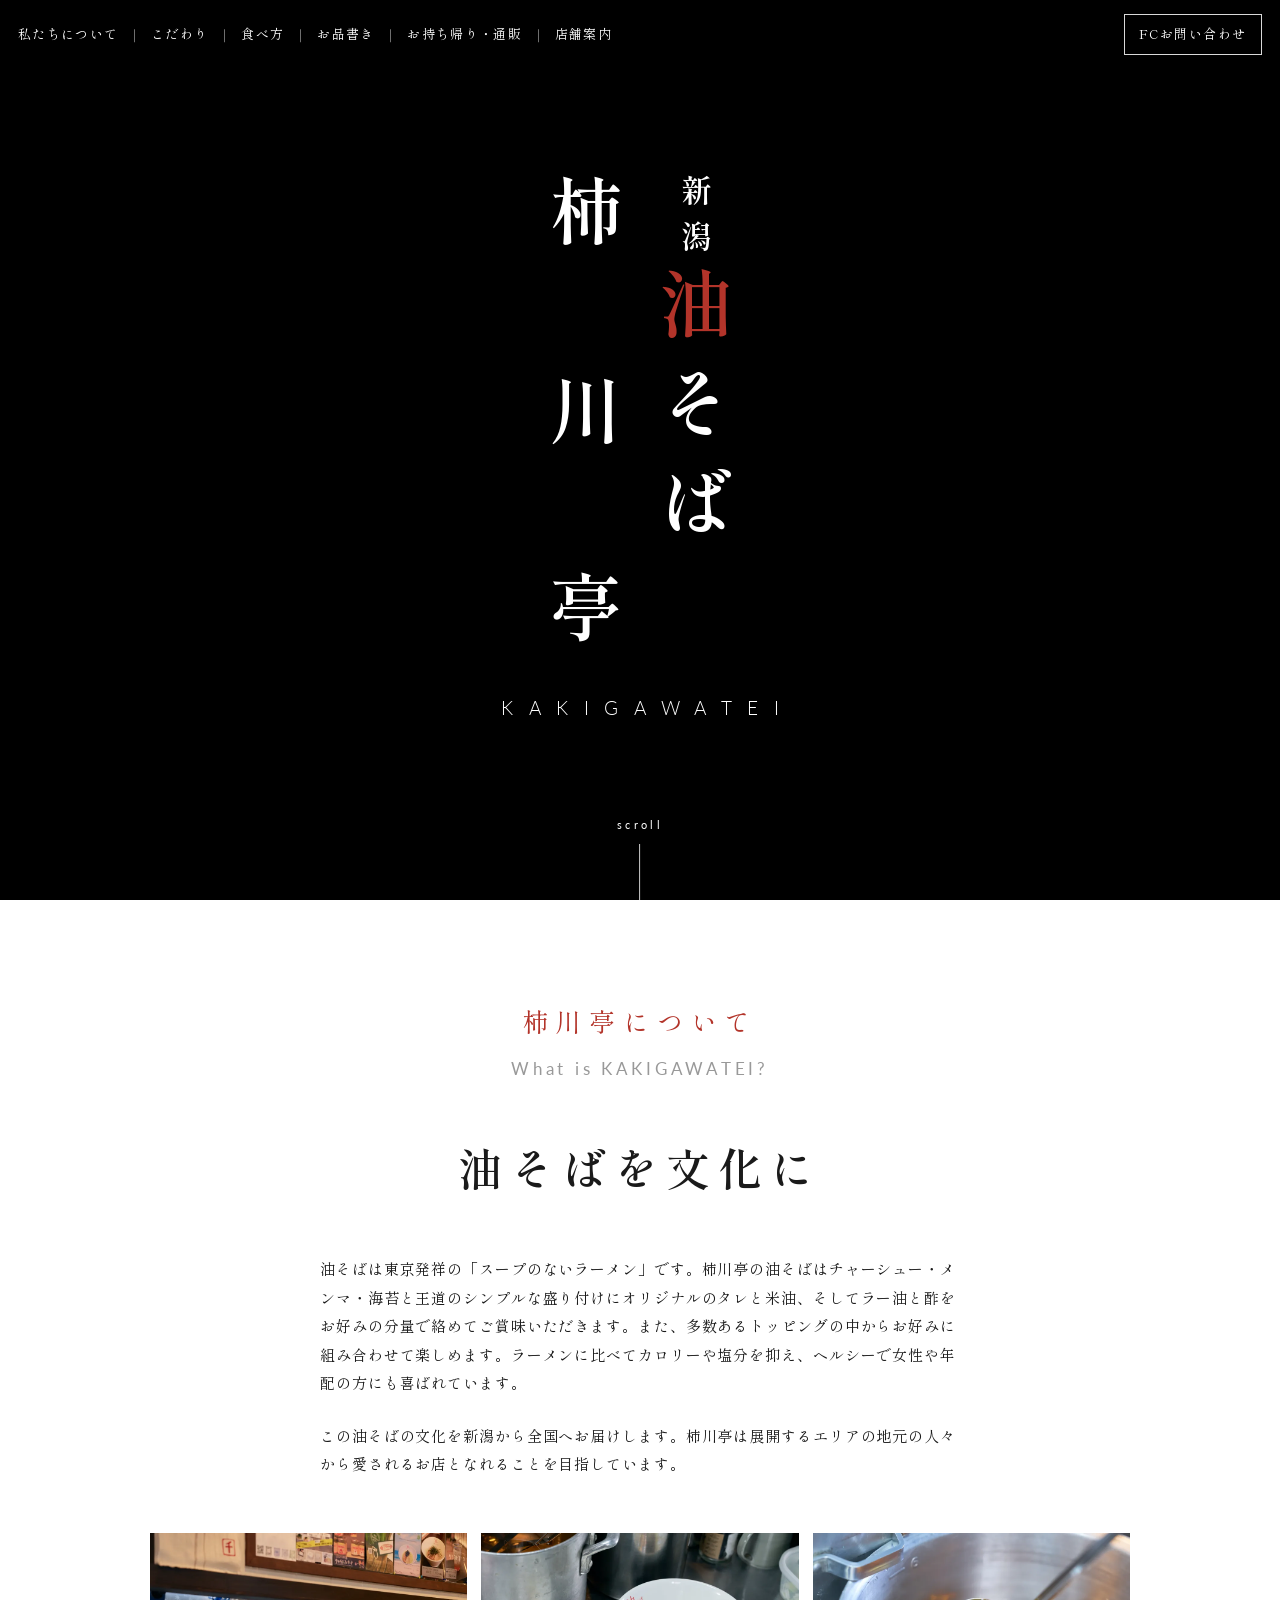
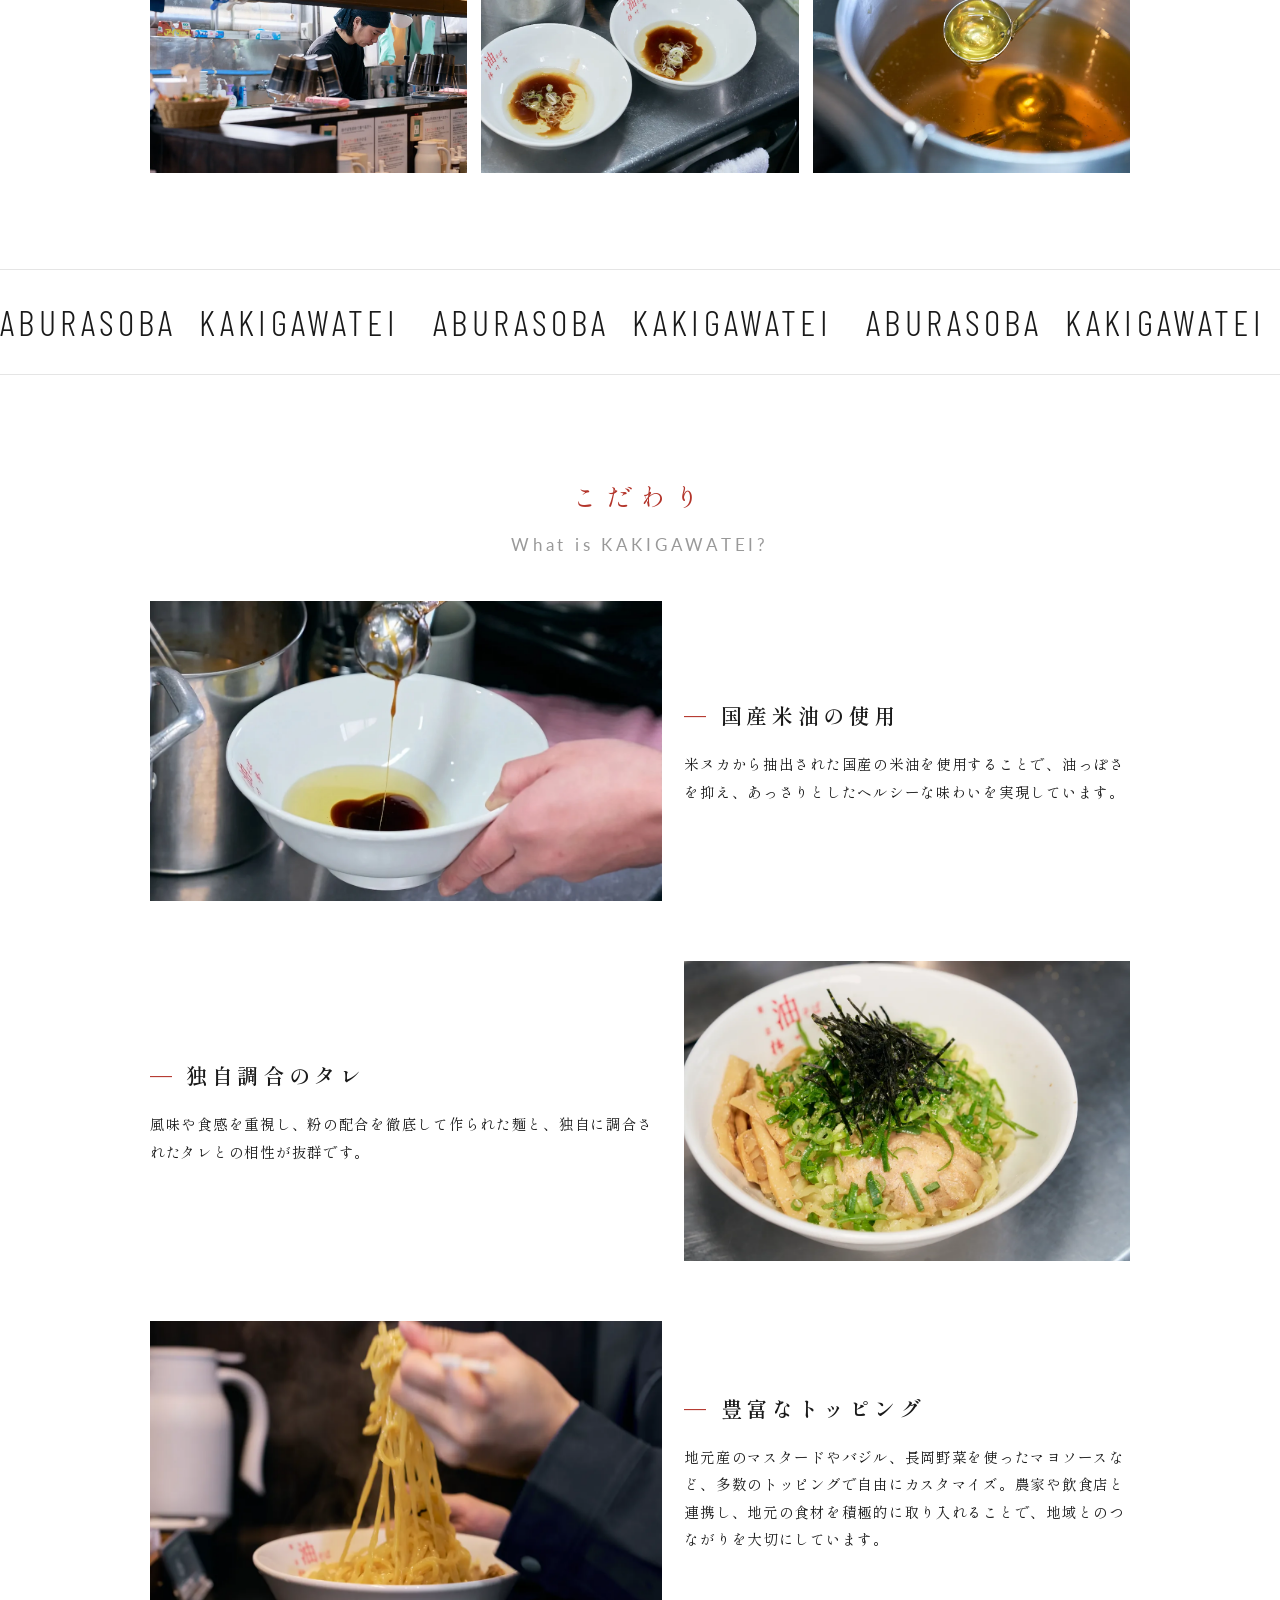
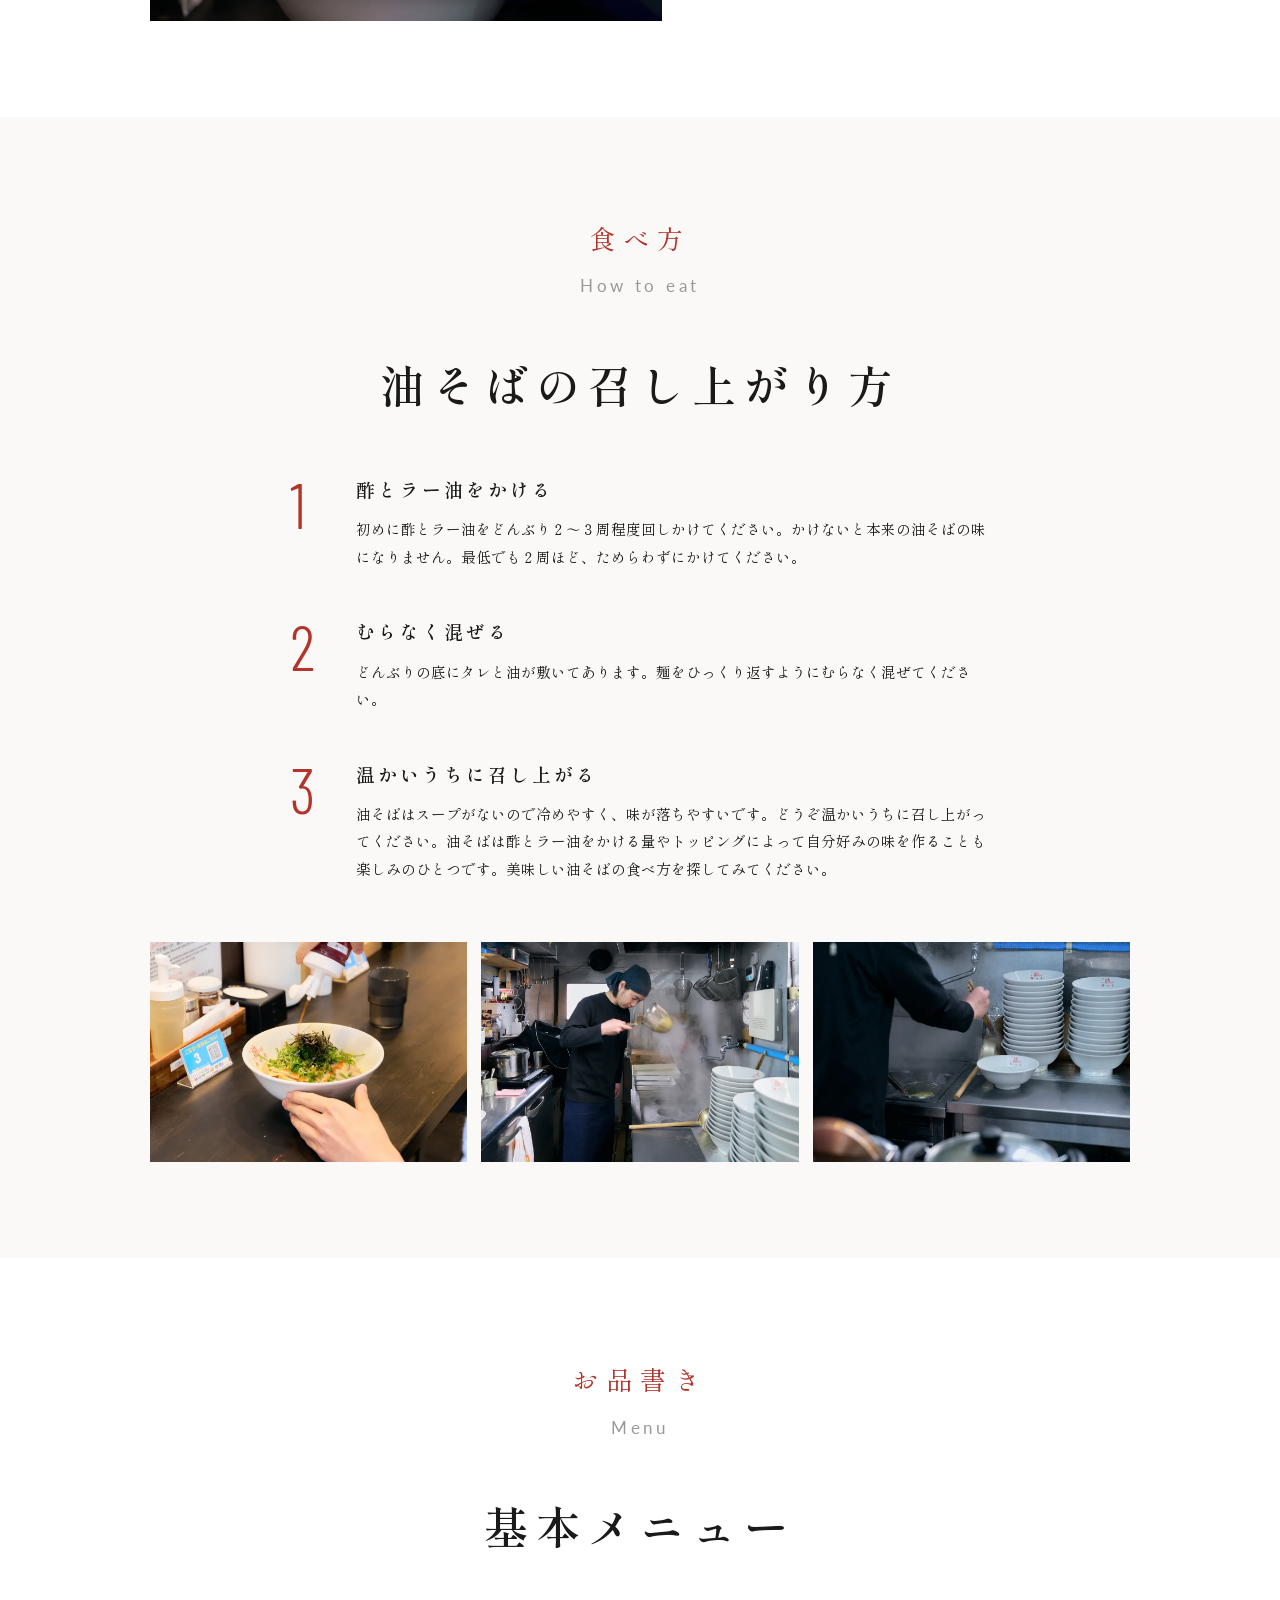
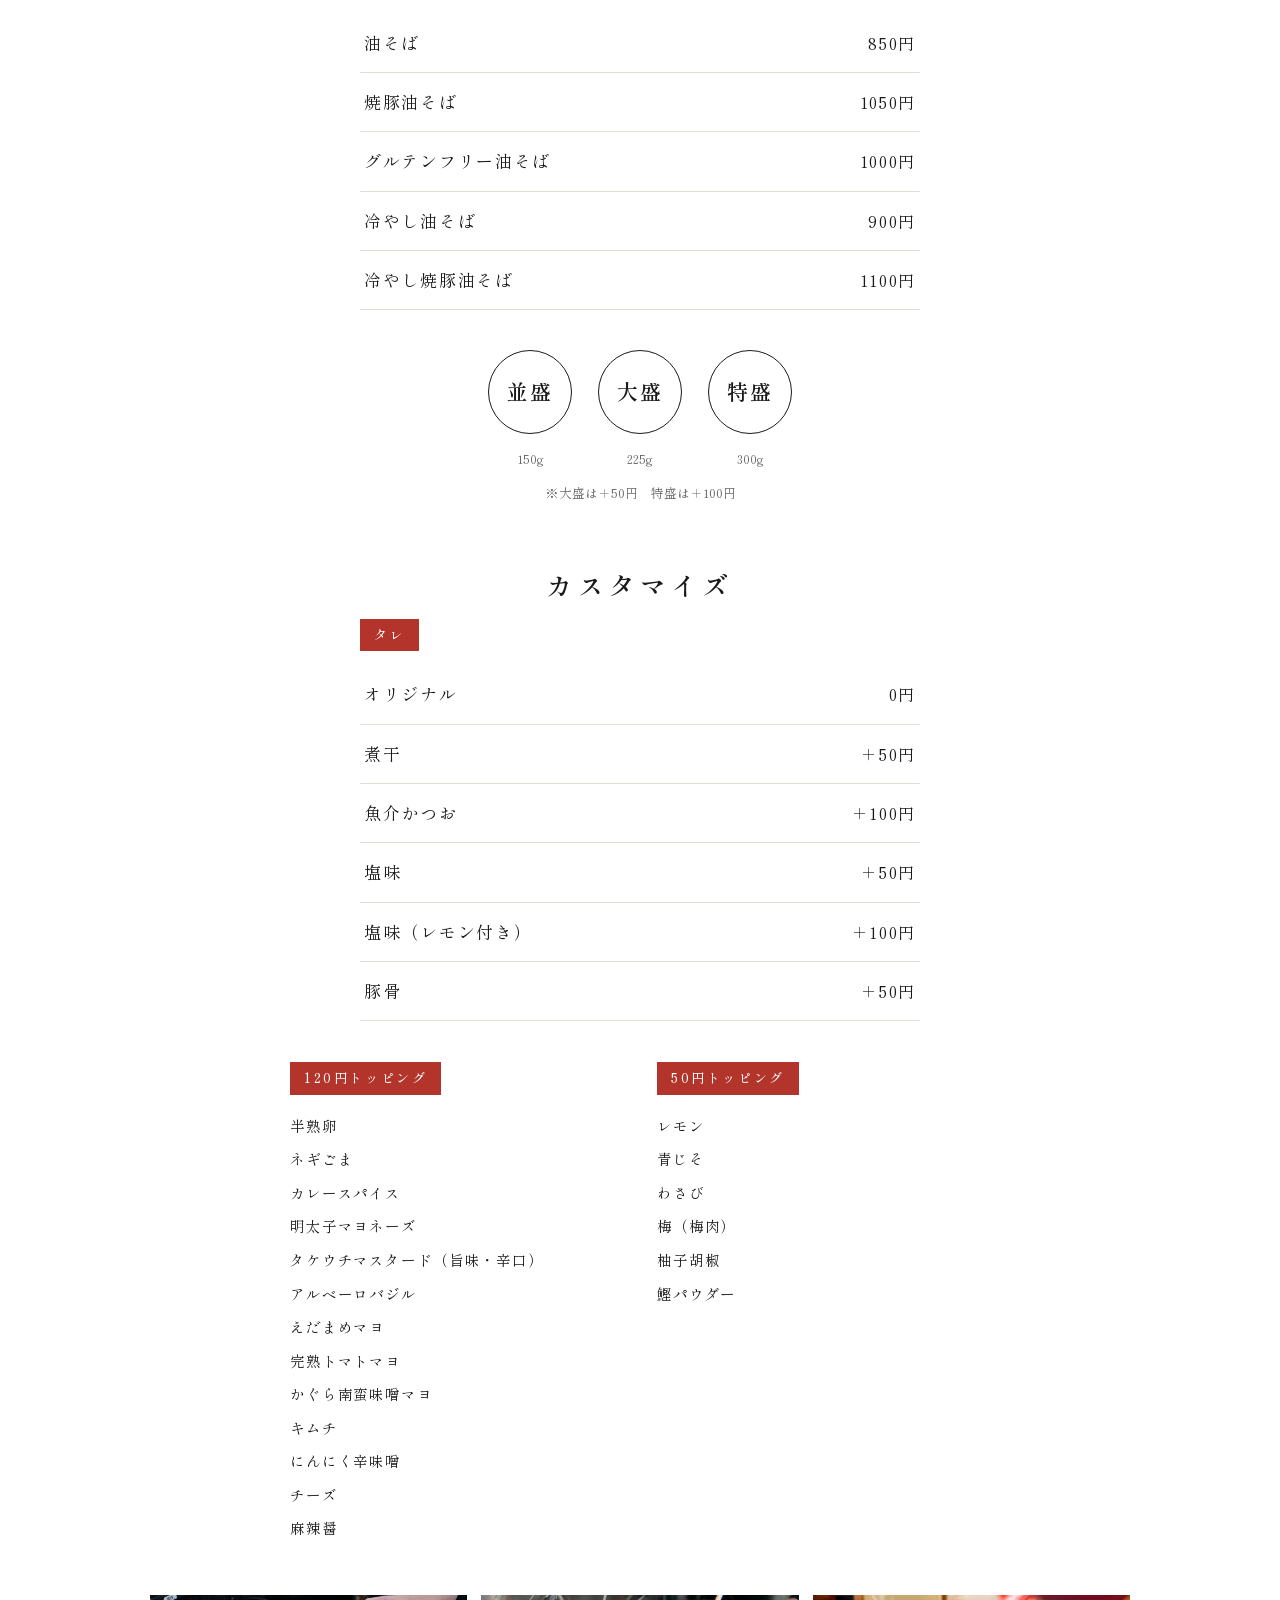
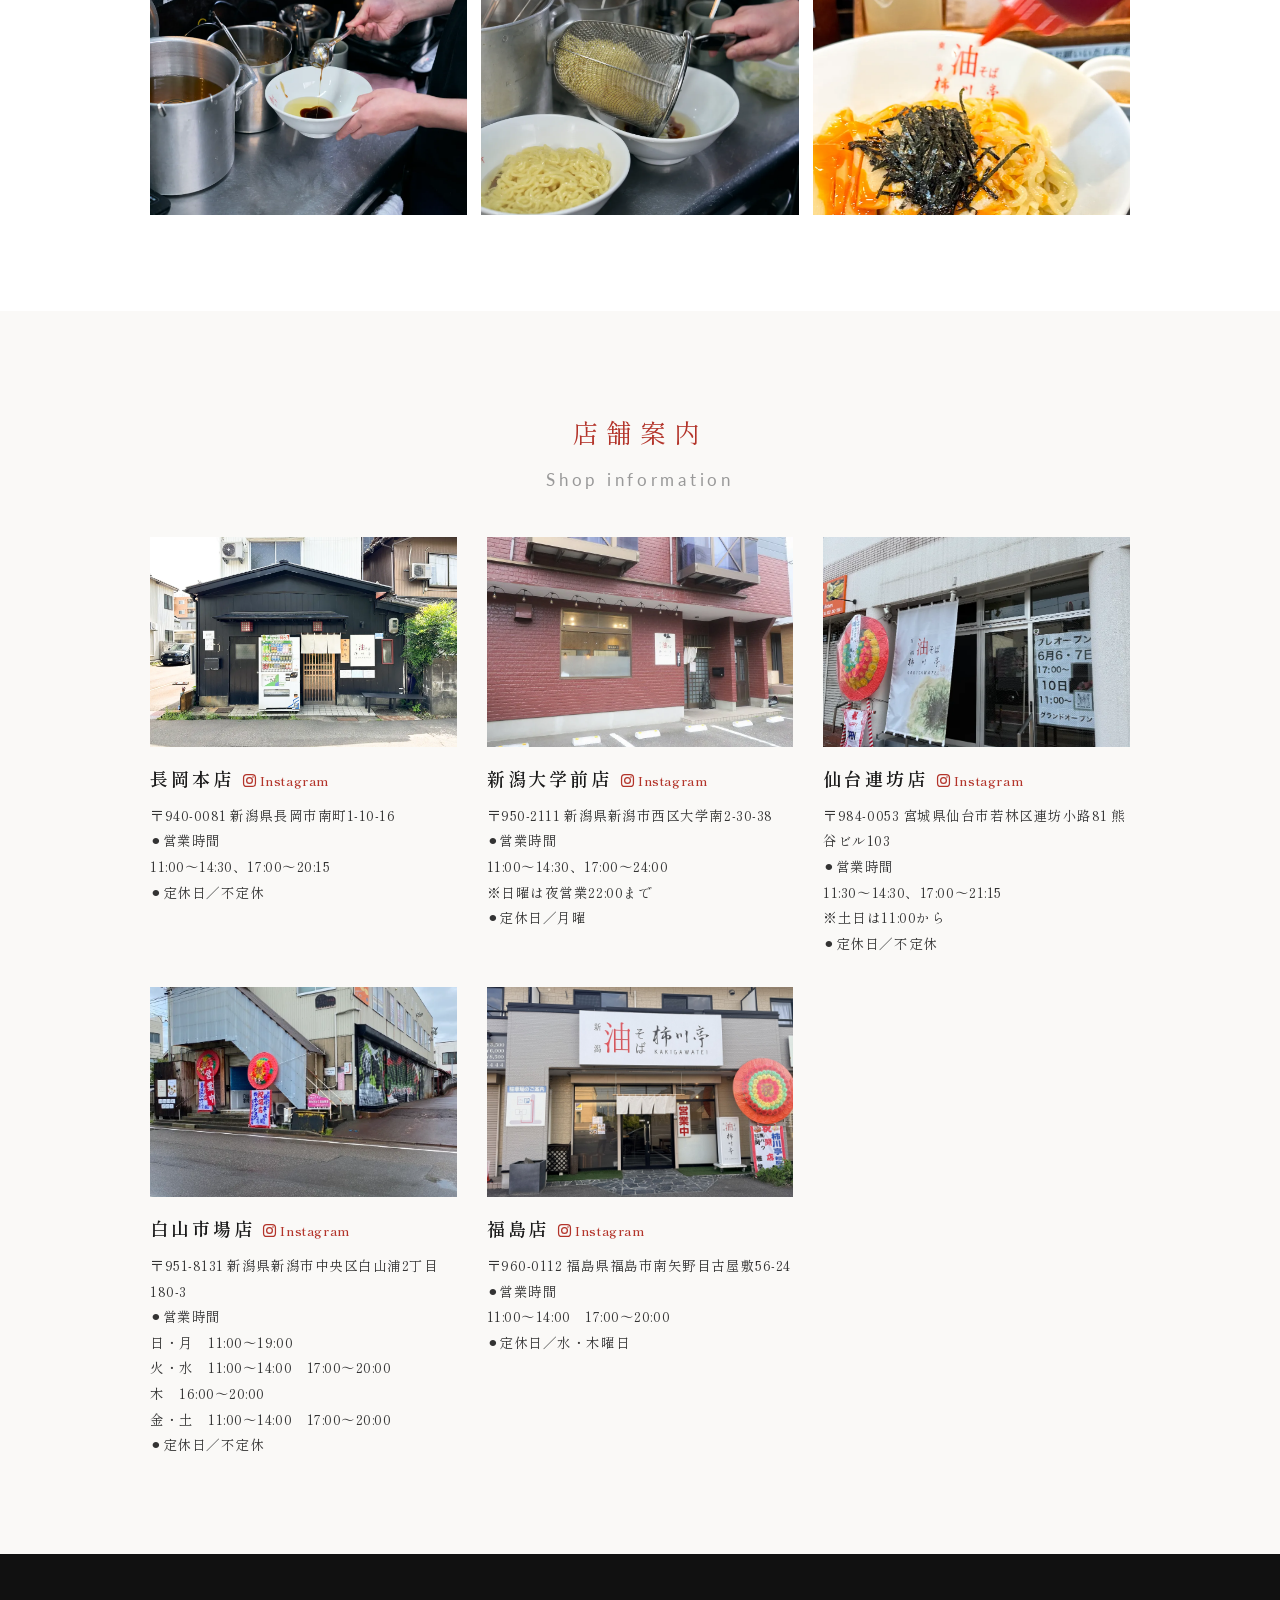
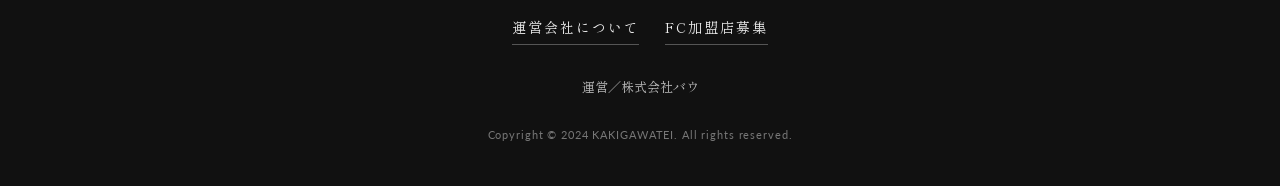
==== index.html @ a72e9637 "menu: replace duplicated photo with the chili-oil shot Co-Authored-By: Claude Fable 5 <noreply@anthr" ====
<!DOCTYPE html>
<html lang="ja">
<head>
<meta charset="UTF-8">
<meta name="viewport" content="width=device-width, initial-scale=1.0">
<title>新潟油そば｜柿川亭グループ</title>
<meta name="description" content="油そばは東京発祥の「スープのないラーメン」。柿川亭の油そばは王道のシンプルな盛り付けにオリジナルのタレと米油、そしてラー油と酢を絡めてご賞味いただきます。この油そばの文化を新潟から全国へお届けします。柿川亭は展開するエリアの地元の人々から愛されるお店となれることを目指しています。FC展開の申し込みも受付中！">
<link rel="preconnect" href="https://fonts.googleapis.com">
<link rel="preconnect" href="https://fonts.gstatic.com" crossorigin>
<link href="https://fonts.googleapis.com/css2?family=Shippori+Mincho:wght@400;500;600;700&family=Lato:wght@300;400;700&family=Barlow+Condensed:wght@300;400&display=swap" rel="stylesheet">
<style>
  :root {
    --shu: #b3342a;
    --sumi: #1a1a1a;
    --hai: #666;
  }
  * { margin: 0; padding: 0; box-sizing: border-box; }
  html { scroll-behavior: smooth; }
  body {
    font-family: "Shippori Mincho", "Yu Mincho", "Hiragino Mincho ProN", serif;
    color: var(--sumi); background: #fff; line-height: 1.9;
  }
  img { max-width: 100%; display: block; }
  .en { font-family: "Lato", sans-serif; }
  .cond { font-family: "Barlow Condensed", sans-serif; }

  /* ===== header ===== */
  header {
    position: fixed; top: 0; left: 0; right: 0; width: 100%; z-index: 100;
    display: flex; align-items: center; justify-content: space-between;
    flex-wrap: wrap; gap: 6px;
    padding: 14px 18px;
    color: #fff; font-size: 13px;
    background: linear-gradient(rgba(0,0,0,.45), transparent);
  }
  header nav { display: flex; gap: 4px; flex-wrap: wrap; align-items: center; min-width: 0; flex: 1 1 200px; }
  header nav a { color: #fff; text-decoration: none; letter-spacing: .1em; white-space: nowrap; }
  header nav .sep { opacity: .55; margin: 0 6px; font-weight: 300; }
  header .fc {
    color: #fff; text-decoration: none; letter-spacing: .12em;
    border: 1px solid rgba(255,255,255,.85); padding: 7px 14px;
    white-space: nowrap; flex: 0 0 auto;
  }
  @media (max-width: 720px) {
    header { font-size: 10.5px; padding: 10px 10px; }
    header .fc { padding: 5px 8px; }
  }

  /* ===== hero ===== */
  .hero { position: relative; height: clamp(560px, 100svh, 920px); overflow: hidden; background: #000; }
  .hero .slide {
    position: absolute; inset: 0; background-size: cover; background-position: center;
    opacity: 0; animation: slidefade 25s infinite;
  }
  .hero .slide:nth-child(1) { animation-delay: 0s; }
  .hero .slide:nth-child(2) { animation-delay: 5s; }
  .hero .slide:nth-child(3) { animation-delay: 10s; }
  .hero .slide:nth-child(4) { animation-delay: 15s; }
  .hero .slide:nth-child(5) { animation-delay: 20s; }
  @keyframes slidefade {
    0% { opacity: 0; } 6% { opacity: 1; } 24% { opacity: 1; } 32% { opacity: 0; } 100% { opacity: 0; }
  }
  .hero::after { content: ""; position: absolute; inset: 0; background: rgba(0,0,0,.28); }
  .hero .logo {
    position: absolute; inset: 0; z-index: 2;
    display: flex; flex-direction: column; align-items: center; justify-content: center;
    color: #fff; text-shadow: 0 1px 14px rgba(0,0,0,.5);
  }
  .hero .logo .v {
    writing-mode: vertical-rl; font-weight: 600; white-space: nowrap;
    font-size: clamp(34px, min(9.6vw, 8.2vh), 84px); letter-spacing: .34em; line-height: 1.5;
  }
  .hero .logo .v .chisai { font-size: .42em; letter-spacing: .5em; }
  .hero .logo .v .abura { color: var(--shu); }
  .hero .logo .roma { margin-top: 20px; font-size: clamp(13px, 2.6vw, 19px); letter-spacing: .82em; text-indent: .82em; font-weight: 300; }
  .hero .scroll {
    position: absolute; z-index: 2; bottom: 0; left: 50%;
    color: #fff; font-size: 11px; letter-spacing: .3em;
    display: flex; flex-direction: column; align-items: center; gap: 8px;
    transform: translateX(-50%);
  }
  .hero .scroll::after { content: ""; width: 1px; height: 56px; background: rgba(255,255,255,.8); }

  /* ===== 共通ラベル ===== */
  section { padding: 96px 22px; }
  .label { text-align: center; margin-bottom: 40px; }
  .label .jp { color: var(--shu); font-size: 26px; letter-spacing: .3em; }
  .label .en2 { display: block; color: #999; font-size: 17px; letter-spacing: .22em; margin-top: 8px; font-family: "Lato", sans-serif; }
  .big {
    text-align: center; font-size: clamp(27px, 6.4vw, 44px);
    font-weight: 600; letter-spacing: .18em; margin-bottom: 46px;
  }
  .inner { max-width: 980px; margin: 0 auto; }

  /* ===== about ===== */
  .about-body { max-width: 640px; margin: 0 auto 54px; font-size: 15px; letter-spacing: .06em; }
  .about-body p + p { margin-top: 1.6em; }
  .about-photos { display: grid; grid-template-columns: repeat(auto-fit, minmax(220px, 1fr)); gap: 14px; max-width: 980px; margin: 0 auto; }
  .about-photos img { width: 100%; height: 240px; object-fit: cover; }

  /* ===== ticker ===== */
  .ticker { border-top: 1px solid #e5e5e5; border-bottom: 1px solid #e5e5e5; overflow: hidden; white-space: nowrap; padding: 18px 0; }
  .ticker span {
    display: inline-block; font-family: "Barlow Condensed", sans-serif;
    font-size: clamp(22px, 4.2vw, 36px); letter-spacing: .12em; color: var(--sumi);
    animation: tick 30s linear infinite; font-weight: 300;
  }
  @keyframes tick { from { transform: translateX(0); } to { transform: translateX(-50%); } }

  /* ===== kodawari ===== */
  .kd { display: grid; gap: 60px; max-width: 980px; margin: 0 auto; }
  .kd-item { display: grid; grid-template-columns: 1fr; gap: 22px; align-items: center; }
  @media (min-width: 760px) {
    .kd-item { grid-template-columns: 1.15fr 1fr; }
    .kd-item:nth-child(even) .kd-photo { order: 2; }
  }
  .kd-photo img { width: 100%; height: 300px; object-fit: cover; }
  .kd-text h3 { font-size: 21px; font-weight: 600; letter-spacing: .22em; margin-bottom: 14px; color: var(--sumi); }
  .kd-text h3::before { content: "— "; color: var(--shu); }
  .kd-text p { font-size: 14.5px; letter-spacing: .05em; }

  /* ===== tabekata ===== */
  .steps { display: grid; gap: 44px; max-width: 700px; margin: 0 auto 60px; }
  .step { display: flex; gap: 22px; align-items: flex-start; }
  .step .num { font-family: "Barlow Condensed", sans-serif; font-size: 64px; color: var(--shu); line-height: 1; font-weight: 300; min-width: 44px; }
  .step h3 { font-size: 18.5px; font-weight: 600; letter-spacing: .16em; margin-bottom: 8px; }
  .step p { font-size: 14.5px; }
  .tk-photos { display: grid; grid-template-columns: repeat(auto-fit, minmax(200px, 1fr)); gap: 14px; max-width: 980px; margin: 0 auto; }
  .tk-photos img { width: 100%; height: 220px; object-fit: cover; }

  /* ===== menu ===== */
  .menu-bg { background: #faf9f7; }
  .menu-list { max-width: 560px; margin: 0 auto 40px; }
  .menu-row { display: flex; justify-content: space-between; align-items: baseline; padding: 13px 4px; border-bottom: 1px solid #e2ded6; font-size: 17px; letter-spacing: .1em; }
  .menu-row .p { font-size: 16px; }
  .sizes { display: flex; gap: 26px; justify-content: center; margin: 36px 0 8px; }
  .size { text-align: center; }
  .size .maru {
    width: 84px; height: 84px; border: 1px solid var(--sumi); border-radius: 50%;
    display: flex; align-items: center; justify-content: center; flex-direction: column;
    font-size: 21px; font-weight: 600; letter-spacing: .1em; margin: 0 auto 8px;
  }
  .size .g { font-size: 12px; color: var(--hai); }
  .size-note { text-align: center; font-size: 12.5px; color: var(--hai); margin-bottom: 44px; }
  .tare h4, .tp h4 {
    display: inline-block; background: var(--shu); color: #fff;
    font-size: 13px; letter-spacing: .2em; font-weight: 500; padding: 4px 14px; margin-bottom: 14px;
  }
  .tare { max-width: 560px; margin: 0 auto 40px; }
  .tp-wrap { display: grid; grid-template-columns: repeat(auto-fit, minmax(240px, 1fr)); gap: 34px; max-width: 700px; margin: 0 auto 50px; }
  .tp ul { list-style: none; font-size: 14.5px; letter-spacing: .06em; }
  .tp li { padding: 3px 0; }
  .menu-photos { display: grid; grid-template-columns: repeat(auto-fit, minmax(200px, 1fr)); gap: 14px; max-width: 980px; margin: 0 auto; }
  .menu-photos img { width: 100%; height: 220px; object-fit: cover; }

  /* ===== shop ===== */
  .shops { display: grid; grid-template-columns: repeat(auto-fit, minmax(260px, 1fr)); gap: 30px; max-width: 980px; margin: 0 auto; }
  .shop-card img { width: 100%; height: 210px; object-fit: cover; margin-bottom: 14px; }
  .shop-card h3 { font-size: 18px; font-weight: 600; letter-spacing: .16em; margin-bottom: 8px; }
  .shop-card h3 a { color: var(--sumi); text-decoration: none; }
  .shop-card h3 .ig { font-size: 12px; color: var(--shu); margin-left: 8px; letter-spacing: .05em; white-space: nowrap; }
  .shop-card h3 .ig svg { width: 15px; height: 15px; vertical-align: -2.5px; margin-right: 3px; }
  .shop-card p { font-size: 13.5px; color: #333; letter-spacing: .04em; line-height: 1.9; }
  .shop-card .open { color: var(--shu); font-weight: 600; }

  /* ===== footer ===== */
  footer { background: #111; color: #eee; padding: 60px 22px 40px; text-align: center; }
  footer .flinks { display: flex; gap: 26px; justify-content: center; flex-wrap: wrap; margin-bottom: 30px; }
  footer .flinks a { color: #eee; text-decoration: none; font-size: 14px; letter-spacing: .14em; border-bottom: 1px solid #555; padding-bottom: 3px; }
  footer .un { font-size: 13px; color: #bbb; margin-bottom: 26px; }
  footer .cp { font-size: 11px; color: #777; letter-spacing: .08em; font-family: "Lato", sans-serif; }
</style>
</head>
<body>

<header>
  <nav class="cond-nav">
    <a href="#about">私たちについて</a><span class="sep">｜</span>
    <a href="#kodawari">こだわり</a><span class="sep">｜</span>
    <a href="#tabekata">食べ方</a><span class="sep">｜</span>
    <a href="#menu">お品書き</a><span class="sep">｜</span>
    <a href="shop.html">お持ち帰り・通販</a><span class="sep">｜</span>
    <a href="#shop">店舗案内</a>
  </nav>
  <a class="fc" href="fc.html">FCお問い合わせ</a>
</header>

<div class="hero">
  <div class="slide" style="background-image:url('assets/s-2400x1601_v-frms_webp_0baad882-9eae-4a06-b4d8-a6057e43362a.webp')"></div>
  <div class="slide" style="background-image:url('assets/s-2400x1601_v-frms_webp_5b145f1c-3665-4850-8364-5ec2a7b749ff.webp')"></div>
  <div class="slide" style="background-image:url('assets/s-2400x1601_v-frms_webp_f18cfd95-57c5-4f96-8f11-a9c2c007b874.webp')"></div>
  <div class="slide" style="background-image:url('assets/s-2400x1601_v-frms_webp_f67d4a2a-49f4-480c-9101-075db5a5b9a3.webp')"></div>
  <div class="slide" style="background-image:url('assets/s-2400x1601_v-frms_webp_f483af4a-6b31-4eff-a465-026971982562.webp')"></div>
  <div class="logo">
    <div class="v"><span class="chisai">新潟</span><span class="abura">油</span>そば<br>柿　川　亭</div>
    <div class="roma en">KAKIGAWATEI</div>
  </div>
  <div class="scroll en">scroll</div>
</div>

<section id="about">
  <div class="label"><span class="jp">柿川亭について</span><span class="en2">What is KAKIGAWATEI?</span></div>
  <h2 class="big">油そばを文化に</h2>
  <div class="about-body">
    <p>油そばは東京発祥の「スープのないラーメン」です。柿川亭の油そばはチャーシュー・メンマ・海苔と王道のシンプルな盛り付けにオリジナルのタレと米油、そしてラー油と酢をお好みの分量で絡めてご賞味いただきます。また、多数あるトッピングの中からお好みに組み合わせて楽しめます。ラーメンに比べてカロリーや塩分を抑え、ヘルシーで女性や年配の方にも喜ばれています。</p>
    <p>この油そばの文化を新潟から全国へお届けします。柿川亭は展開するエリアの地元の人々から愛されるお店となれることを目指しています。</p>
  </div>
  <div class="about-photos">
    <img src="assets/s-2400x1601_v-frms_webp_7df5c69b-74ec-4191-9546-46c50089843d_middle.webp" alt="店内のようす">
    <img src="assets/s-2400x1601_v-frms_webp_8817bc62-6c14-4146-af7d-d1e45c3cfa68_middle.webp" alt="仕込みのようす">
    <img src="assets/s-2400x1601_v-frms_webp_490c41a1-f0b1-4d69-ab1b-51b68235bcba_middle.webp" alt="タレの器">
  </div>
</section>

<div class="ticker"><span>ABURASOBA&nbsp;&nbsp;KAKIGAWATEI&nbsp;&nbsp;&nbsp;ABURASOBA&nbsp;&nbsp;KAKIGAWATEI&nbsp;&nbsp;&nbsp;ABURASOBA&nbsp;&nbsp;KAKIGAWATEI&nbsp;&nbsp;&nbsp;ABURASOBA&nbsp;&nbsp;KAKIGAWATEI&nbsp;&nbsp;&nbsp;</span></div>

<section id="kodawari">
  <div class="label"><span class="jp">こだわり</span><span class="en2">What is KAKIGAWATEI?</span></div>
  <div class="kd">
    <div class="kd-item">
      <div class="kd-photo"><img src="assets/kodawari-komeabura.webp" alt="国産米油"></div>
      <div class="kd-text">
        <h3>国産米油の使用</h3>
        <p>米ヌカから抽出された国産の米油を使用することで、油っぽさを抑え、あっさりとしたヘルシーな味わいを実現しています。</p>
      </div>
    </div>
    <div class="kd-item">
      <div class="kd-photo"><img src="assets/s-2400x1601_v-frms_webp_5b145f1c-3665-4850-8364-5ec2a7b749ff_middle.webp" alt="独自調合のタレ"></div>
      <div class="kd-text">
        <h3>独自調合のタレ</h3>
        <p>風味や食感を重視し、粉の配合を徹底して作られた麺と、独自に調合されたタレとの相性が抜群です。</p>
      </div>
    </div>
    <div class="kd-item">
      <div class="kd-photo"><img src="assets/s-2400x1601_v-frms_webp_bf62875e-ea1b-48c4-af7d-51327308245a_middle.webp" alt="豊富なトッピング"></div>
      <div class="kd-text">
        <h3>豊富なトッピング</h3>
        <p>地元産のマスタードやバジル、長岡野菜を使ったマヨソースなど、多数のトッピングで自由にカスタマイズ。農家や飲食店と連携し、地元の食材を積極的に取り入れることで、地域とのつながりを大切にしています。</p>
      </div>
    </div>
  </div>
</section>

<section id="tabekata" style="background:#faf9f7">
  <div class="label"><span class="jp">食べ方</span><span class="en2">How to eat</span></div>
  <h2 class="big">油そばの召し上がり方</h2>
  <div class="steps">
    <div class="step">
      <div class="num">1</div>
      <div>
        <h3>酢とラー油をかける</h3>
        <p>初めに酢とラー油をどんぶり２〜３周程度回しかけてください。かけないと本来の油そばの味になりません。最低でも２周ほど、ためらわずにかけてください。</p>
      </div>
    </div>
    <div class="step">
      <div class="num">2</div>
      <div>
        <h3>むらなく混ぜる</h3>
        <p>どんぶりの底にタレと油が敷いてあります。麺をひっくり返すようにむらなく混ぜてください。</p>
      </div>
    </div>
    <div class="step">
      <div class="num">3</div>
      <div>
        <h3>温かいうちに召し上がる</h3>
        <p>油そばはスープがないので冷めやすく、味が落ちやすいです。どうぞ温かいうちに召し上がってください。油そばは酢とラー油をかける量やトッピングによって自分好みの味を作ることも楽しみのひとつです。美味しい油そばの食べ方を探してみてください。</p>
      </div>
    </div>
  </div>
  <div class="tk-photos">
    <img src="assets/s-2400x1601_v-frms_webp_71ac1973-0d76-4467-84bd-2d392a3df30a_middle.webp" alt="食べ方1">
    <img src="assets/s-2400x1601_v-frms_webp_fcfb6867-cef2-4c68-a608-bc56808cc090_middle.webp" alt="食べ方2">
    <img src="assets/s-2400x1601_v-frms_webp_10c63cbe-a76b-4a90-92e0-cf79517a3c8e_middle.webp" alt="食べ方3">
  </div>
</section>

<section id="menu" class="menu-bg" style="background:#fff">
  <div class="label"><span class="jp">お品書き</span><span class="en2">Menu</span></div>
  <h2 class="big">基本メニュー</h2>
  <div class="menu-list">
    <div class="menu-row"><span>油そば</span><span class="p">850円</span></div>
    <div class="menu-row"><span>焼豚油そば</span><span class="p">1050円</span></div>
    <div class="menu-row"><span>グルテンフリー油そば</span><span class="p">1000円</span></div>
    <div class="menu-row"><span>冷やし油そば</span><span class="p">900円</span></div>
    <div class="menu-row"><span>冷やし焼豚油そば</span><span class="p">1100円</span></div>
  </div>
  <div class="sizes">
    <div class="size"><div class="maru">並盛</div><span class="g">150g</span></div>
    <div class="size"><div class="maru">大盛</div><span class="g">225g</span></div>
    <div class="size"><div class="maru">特盛</div><span class="g">300g</span></div>
  </div>
  <p class="size-note">※大盛は＋50円　特盛は＋100円</p>
  <h3 style="text-align:center;font-size:26px;letter-spacing:.2em;margin:56px 0 8px;font-weight:600">カスタマイズ</h3>
  <div class="tare">
    <h4>タレ</h4>
    <div class="menu-row"><span>オリジナル</span><span class="p">0円</span></div>
    <div class="menu-row"><span>煮干</span><span class="p">＋50円</span></div>
    <div class="menu-row"><span>魚介かつお</span><span class="p">＋100円</span></div>
    <div class="menu-row"><span>塩味</span><span class="p">＋50円</span></div>
    <div class="menu-row"><span>塩味（レモン付き）</span><span class="p">＋100円</span></div>
    <div class="menu-row"><span>豚骨</span><span class="p">＋50円</span></div>
  </div>
  <div class="tp-wrap">
    <div class="tp">
      <h4>120円トッピング</h4>
      <ul>
        <li>半熟卵</li><li>ネギごま</li><li>カレースパイス</li><li>明太子マヨネーズ</li>
        <li>タケウチマスタード（旨味・辛口）</li><li>アルベーロバジル</li><li>えだまめマヨ</li>
        <li>完熟トマトマヨ</li><li>かぐら南蛮味噌マヨ</li><li>キムチ</li><li>にんにく辛味噌</li>
        <li>チーズ</li><li>麻辣醤</li>
      </ul>
    </div>
    <div class="tp">
      <h4>50円トッピング</h4>
      <ul>
        <li>レモン</li><li>青じそ</li><li>わさび</li><li>梅（梅肉）</li><li>柚子胡椒</li><li>鰹パウダー</li>
      </ul>
    </div>
  </div>
  <div class="menu-photos">
    <img src="assets/s-2400x1601_v-frms_webp_718b47f8-d4a5-4a68-9108-22fee5236984_middle.webp" alt="油そば">
    <img src="assets/s-2400x1601_v-frms_webp_c7fc94dd-6321-4689-a970-6301c13cf560_middle.webp" alt="調理のようす">
    <img src="assets/s-2400x1501_v-frms_webp_f42036ed-b778-4042-bbd1-b6780b6b722f_middle.webp" alt="ラー油をかける">
  </div>
</section>

<section id="shop" style="background:#faf9f7">
  <div class="label"><span class="jp">店舗案内</span><span class="en2">Shop information</span></div>
  <div class="shops">
    <div class="shop-card">
      <img src="assets/s-2400x1801_v-frms_webp_27291dc1-9cae-443f-a1bb-c097e0380a34_middle.webp" alt="長岡本店">
      <h3><a href="https://www.instagram.com/kakigawatei/">長岡本店<span class="ig"><svg viewBox="0 0 24 24" fill="none" stroke="currentColor" stroke-width="2"><rect x="2.5" y="2.5" width="19" height="19" rx="5.2"/><circle cx="12" cy="12" r="4.6"/><circle cx="17.6" cy="6.4" r="1.3" fill="currentColor" stroke="none"/></svg>Instagram</span></a></h3>
      <p>〒940-0081 新潟県長岡市南町1-10-16<br>
      ⚫︎営業時間<br>11:00〜14:30、17:00〜20:15<br>⚫︎定休日／不定休</p>
    </div>
    <div class="shop-card">
      <img src="assets/s-1024x768_v-fs_webp_284312ee-35c1-4979-b2da-364fe519c2ea.webp" alt="新潟大学前店">
      <h3><a href="https://www.instagram.com/kakigawateisindaimae/">新潟大学前店<span class="ig"><svg viewBox="0 0 24 24" fill="none" stroke="currentColor" stroke-width="2"><rect x="2.5" y="2.5" width="19" height="19" rx="5.2"/><circle cx="12" cy="12" r="4.6"/><circle cx="17.6" cy="6.4" r="1.3" fill="currentColor" stroke="none"/></svg>Instagram</span></a></h3>
      <p>〒950-2111 新潟県新潟市西区大学南2-30-38<br>
      ⚫︎営業時間<br>11:00〜14:30、17:00〜24:00<br>※日曜は夜営業22:00まで<br>⚫︎定休日／月曜</p>
    </div>
    <div class="shop-card">
      <img src="assets/s-4284x5712_v-frms_webp_f7a834cf-44d1-43e3-8b5f-614df53a375e_middle.webp" alt="仙台連坊店">
      <h3><a href="https://www.instagram.com/kakigawatei_sendai">仙台連坊店<span class="ig"><svg viewBox="0 0 24 24" fill="none" stroke="currentColor" stroke-width="2"><rect x="2.5" y="2.5" width="19" height="19" rx="5.2"/><circle cx="12" cy="12" r="4.6"/><circle cx="17.6" cy="6.4" r="1.3" fill="currentColor" stroke="none"/></svg>Instagram</span></a></h3>
      <p>〒984-0053 宮城県仙台市若林区連坊小路81 熊谷ビル103<br>
      ⚫︎営業時間<br>11:30〜14:30、17:00〜21:15<br>※土日は11:00から<br>⚫︎定休日／不定休</p>
    </div>
    <div class="shop-card">
      <img src="assets/s-1108x1477_v-fms_webp_06f59b2a-444e-4d89-ba84-b69775ebe040_middle.webp" alt="白山市場店">
      <h3><a href="https://www.instagram.com/kakigawatei_hakusan">白山市場店<span class="ig"><svg viewBox="0 0 24 24" fill="none" stroke="currentColor" stroke-width="2"><rect x="2.5" y="2.5" width="19" height="19" rx="5.2"/><circle cx="12" cy="12" r="4.6"/><circle cx="17.6" cy="6.4" r="1.3" fill="currentColor" stroke="none"/></svg>Instagram</span></a></h3>
      <p>〒951-8131 新潟県新潟市中央区白山浦2丁目180-3<br>
      ⚫︎営業時間<br>日・月　11:00〜19:00<br>火・水　11:00〜14:00　17:00〜20:00<br>木　16:00〜20:00<br>金・土　11:00〜14:00　17:00〜20:00<br>⚫︎定休日／不定休</p>
    </div>
    <div class="shop-card">
      <img src="assets/fukushima-shop-web.jpg" alt="福島店">
      <h3><a href="https://www.instagram.com/kakigawatei_fukushima">福島店<span class="ig"><svg viewBox="0 0 24 24" fill="none" stroke="currentColor" stroke-width="2"><rect x="2.5" y="2.5" width="19" height="19" rx="5.2"/><circle cx="12" cy="12" r="4.6"/><circle cx="17.6" cy="6.4" r="1.3" fill="currentColor" stroke="none"/></svg>Instagram</span></a></h3>
      <p>〒960-0112 福島県福島市南矢野目古屋敷56-24<br>
      ⚫︎営業時間<br>11:00〜14:00　17:00〜20:00<br>⚫︎定休日／水・木曜日</p>
    </div>
  </div>
</section>

<footer>
  <div class="flinks">
    <a href="company.html">運営会社について</a>
    <a href="fc.html">FC加盟店募集</a>
  </div>
  <p class="un">運営／株式会社バウ</p>
  <p class="cp">Copyright © 2024 KAKIGAWATEI. All rights reserved.</p>
</footer>

</body>
</html>
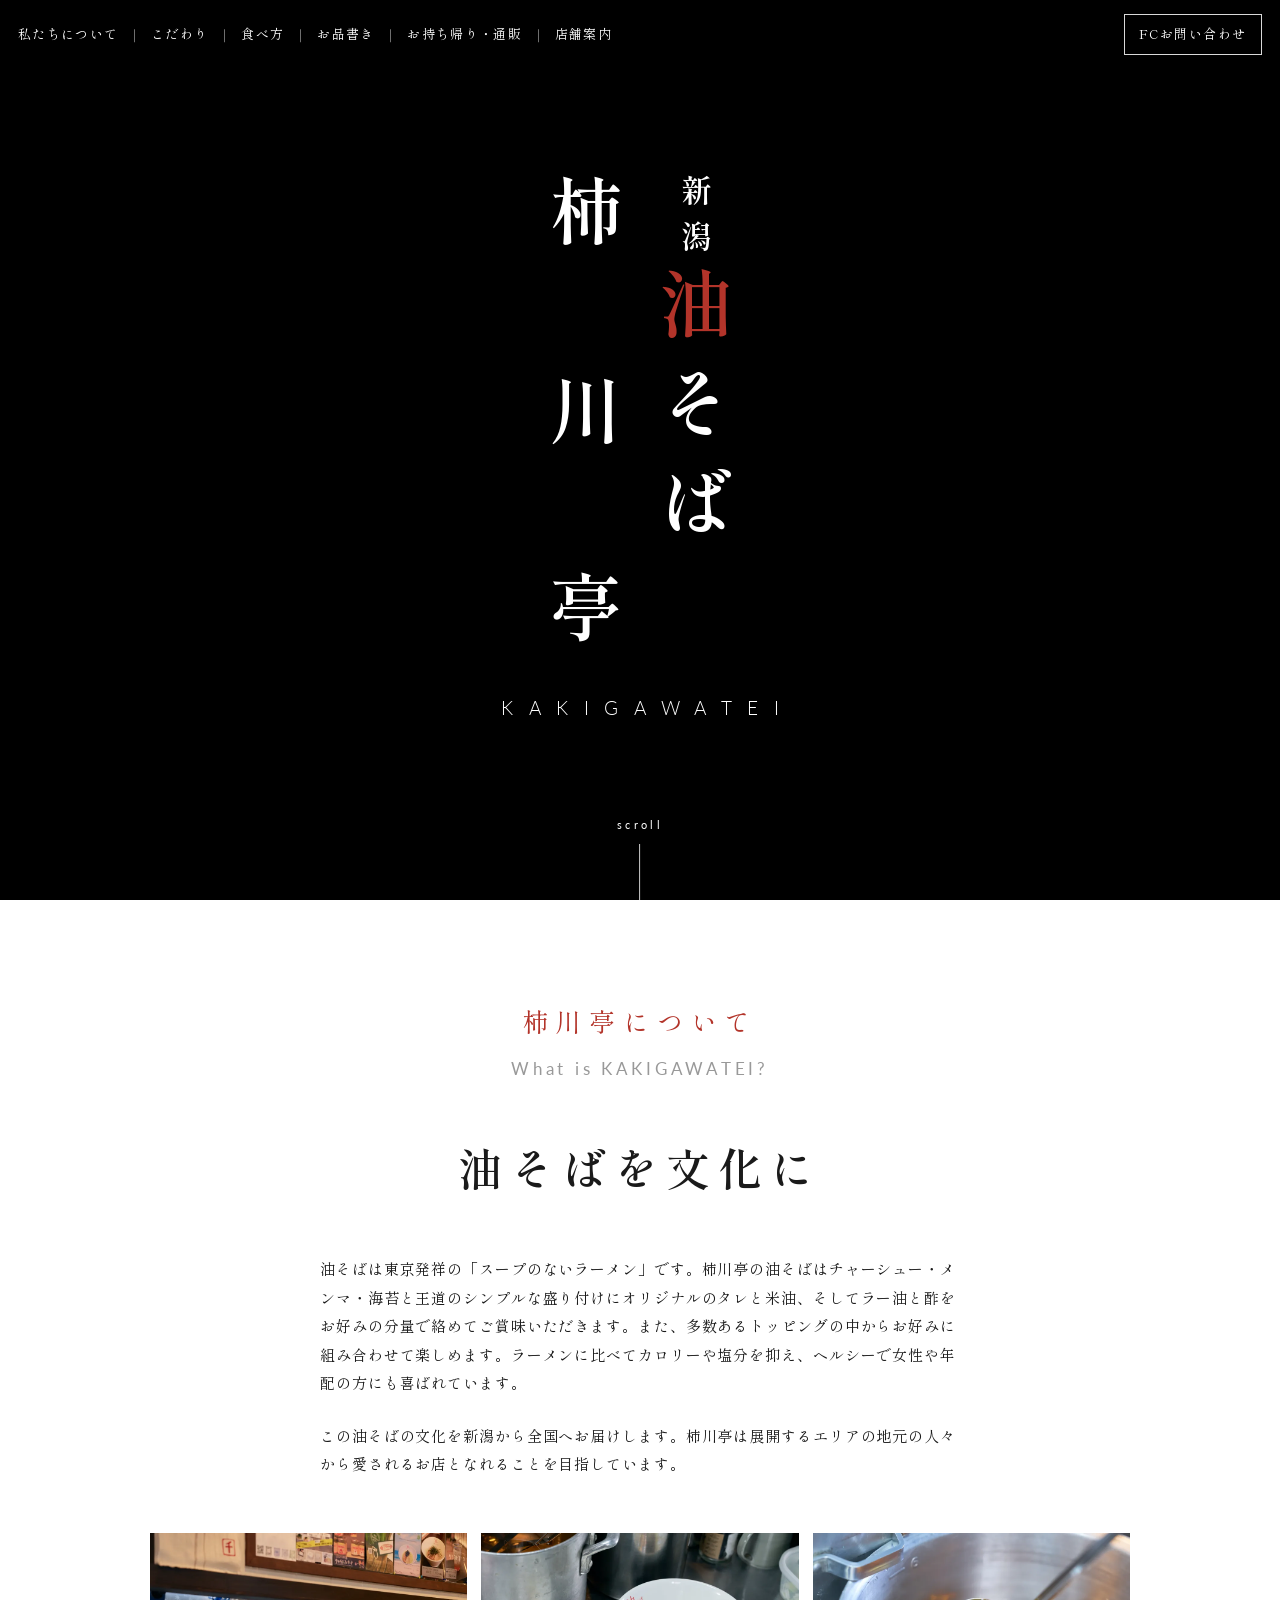
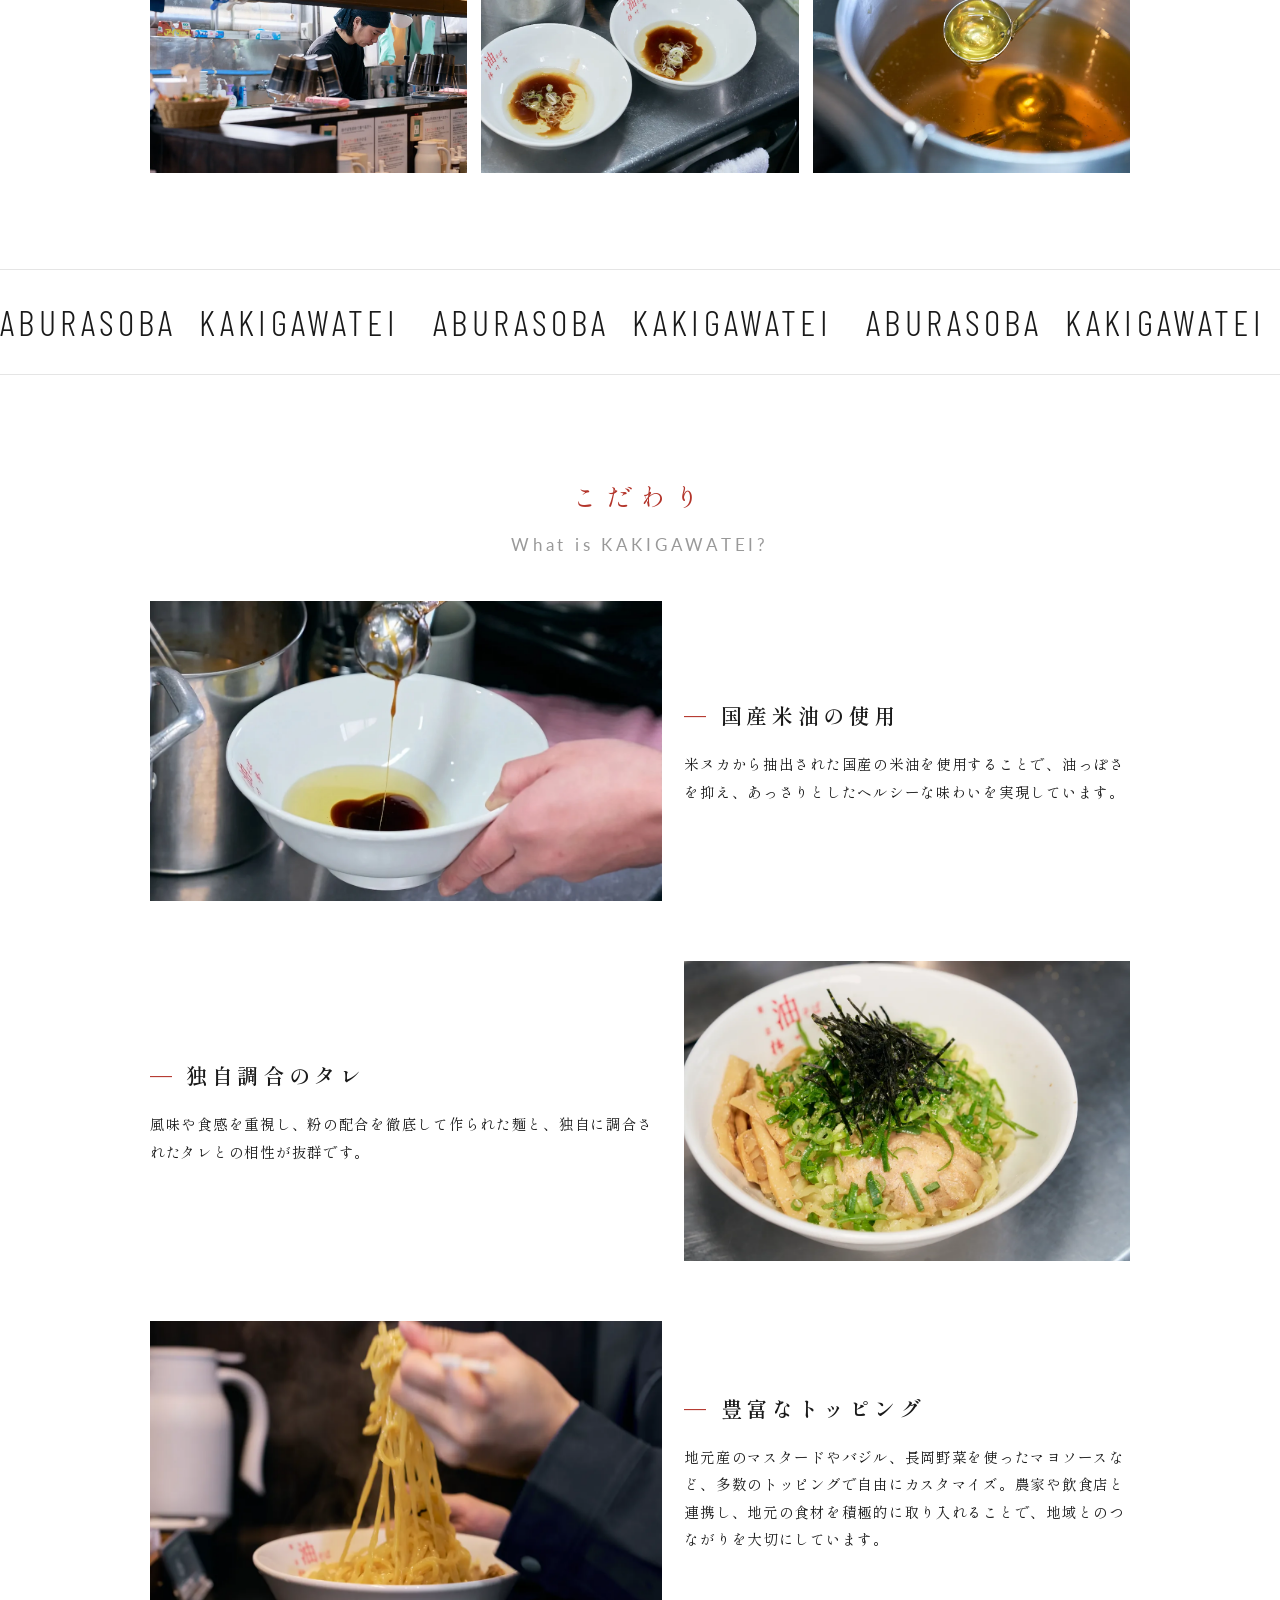
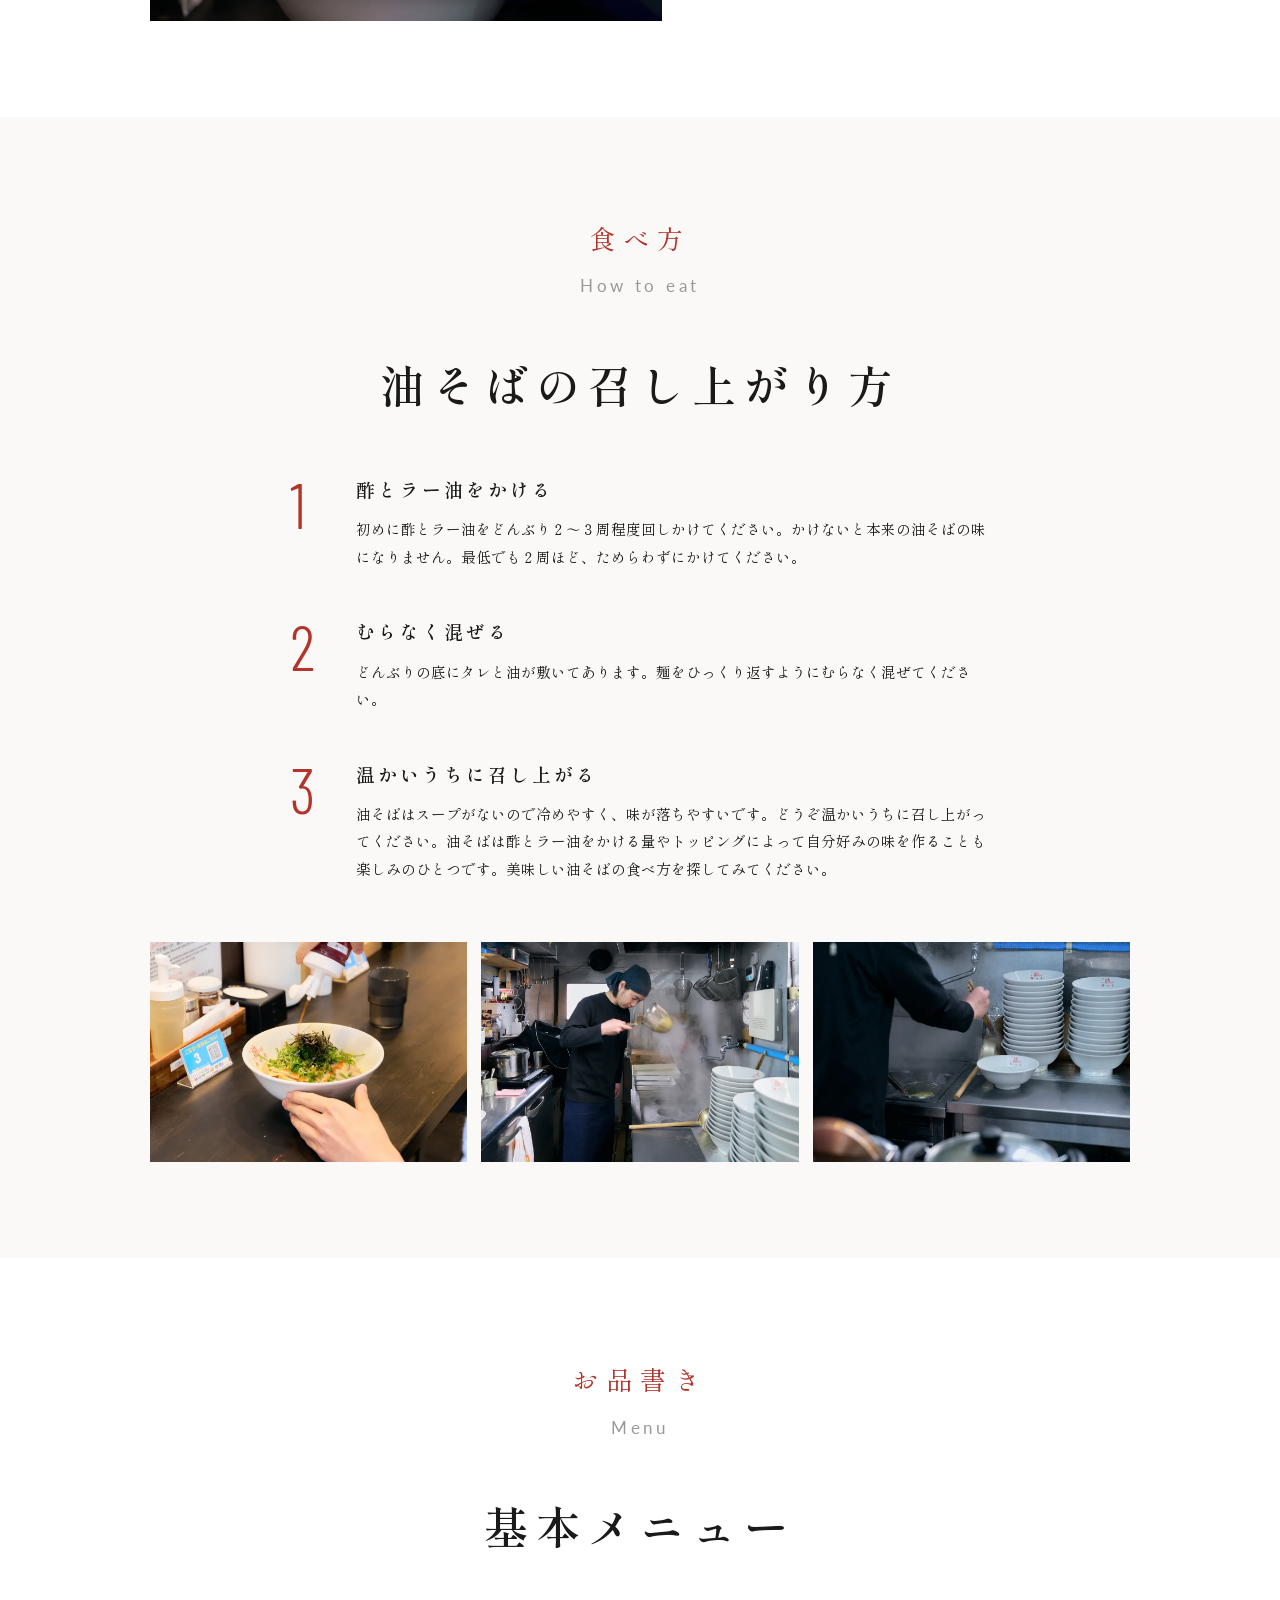
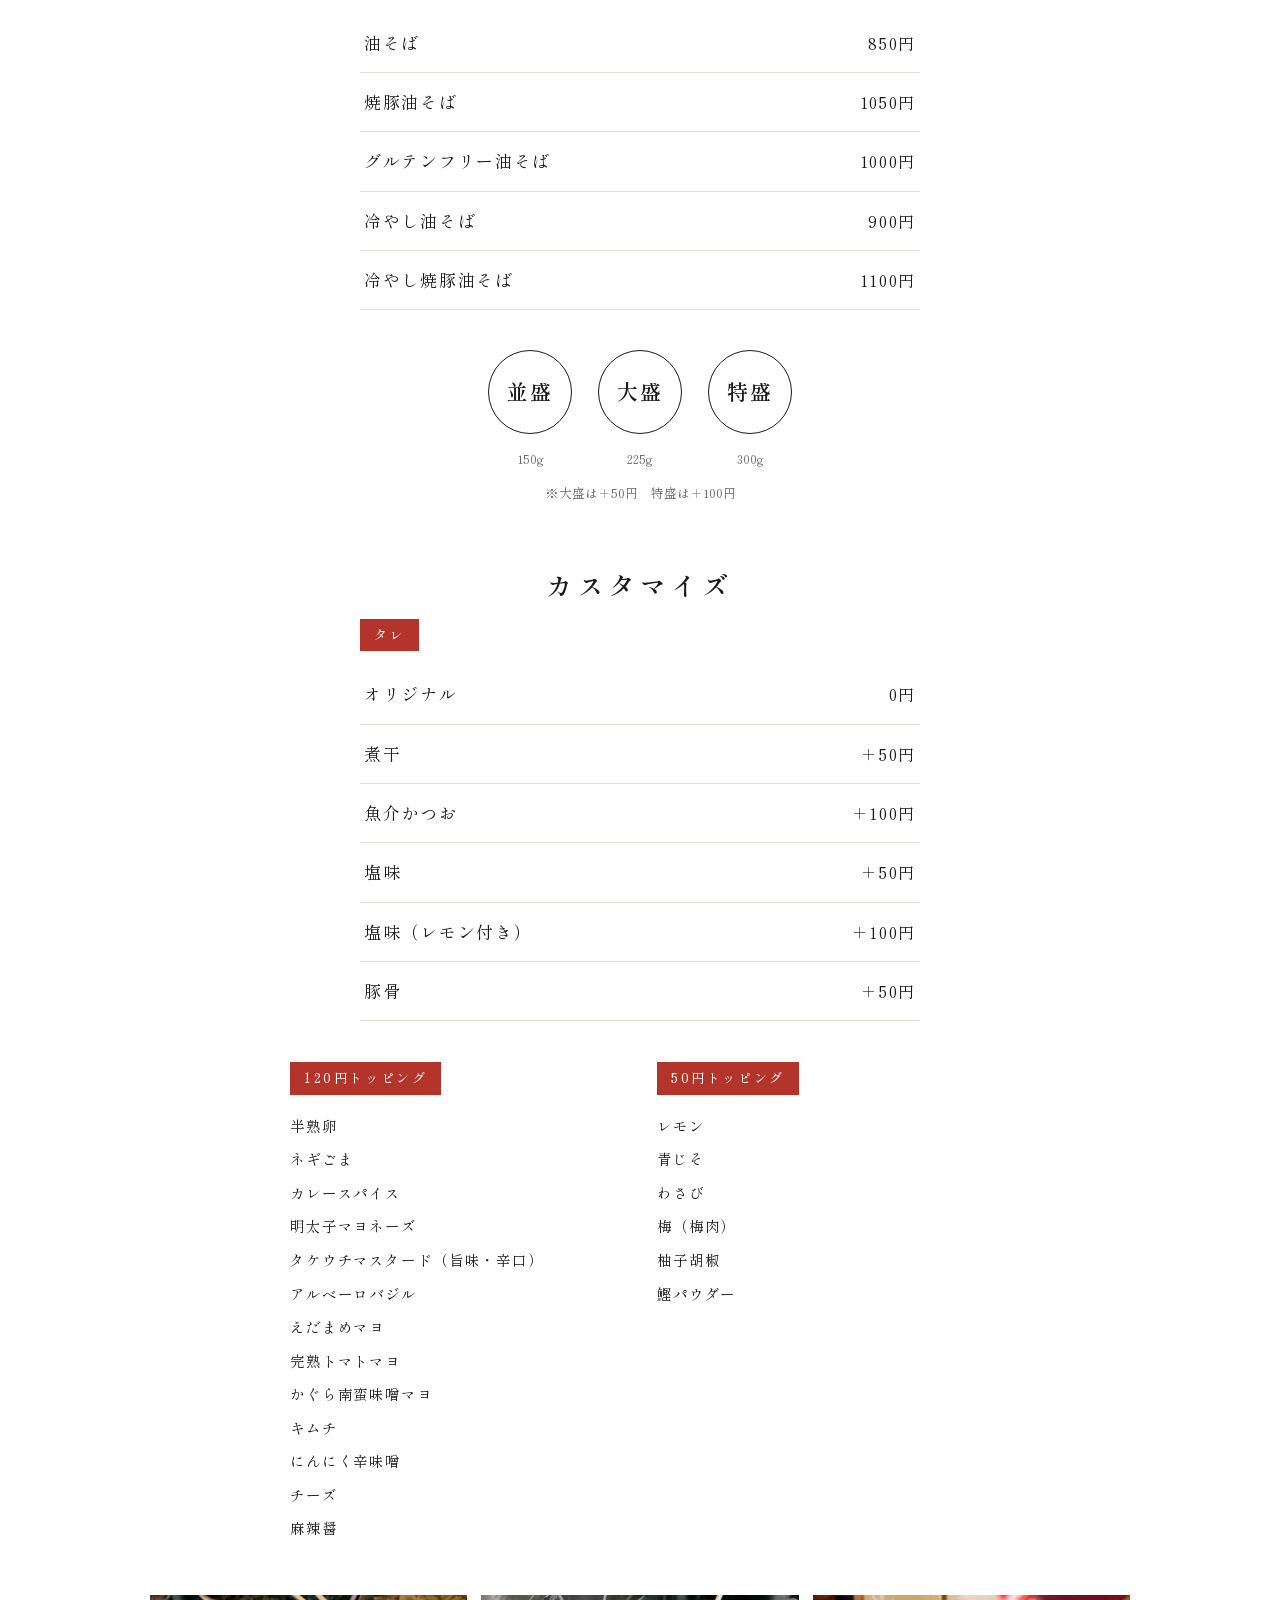
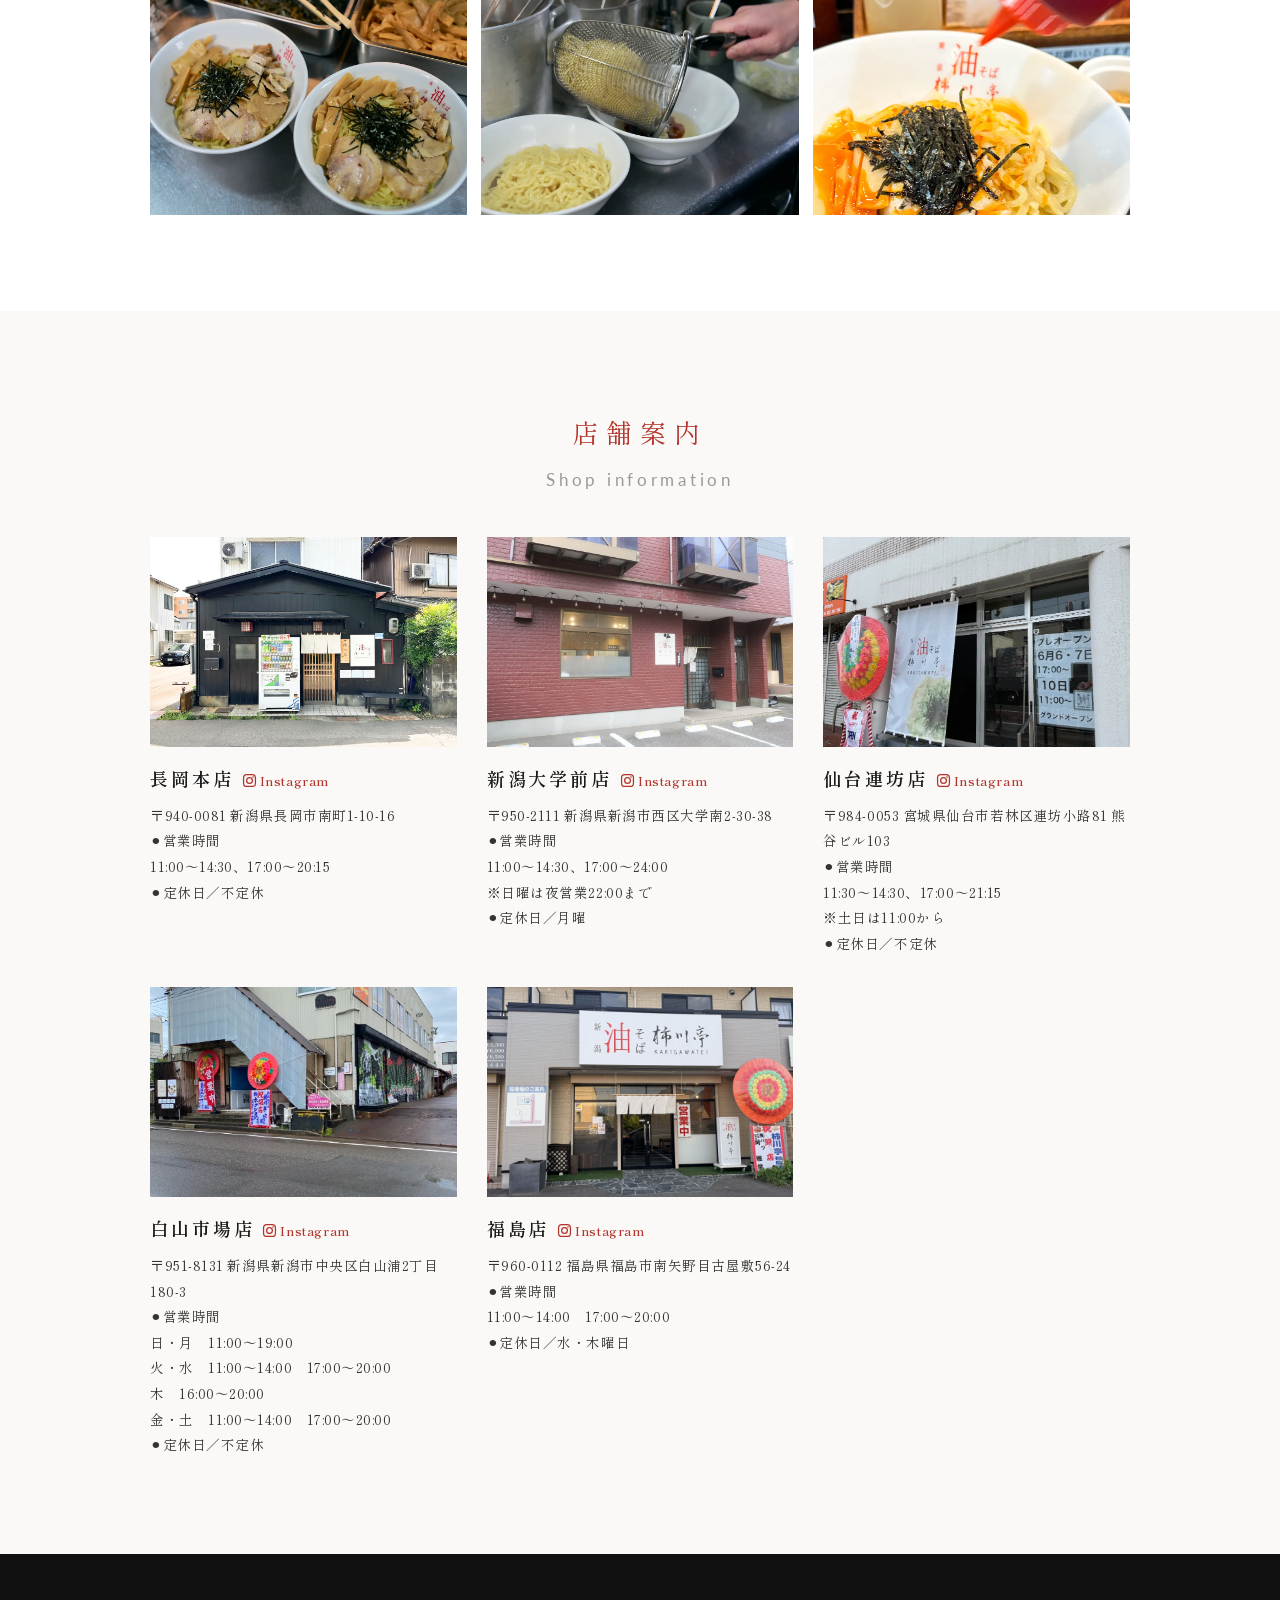
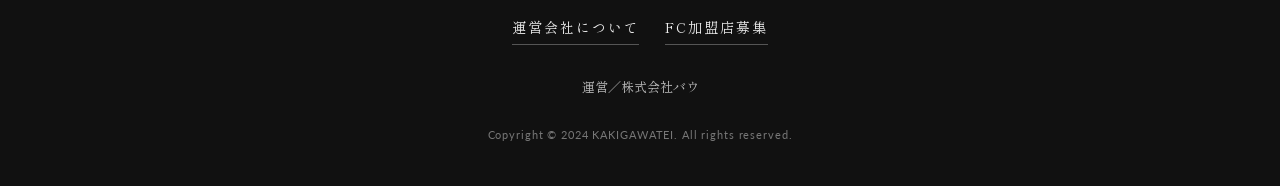
==== commit 35e00fa0: "menu: swap the drip-marked sauce photo for the finished aburasoba shot Co-Authored-By: Claude Opus 5" ====
--- a/index.html
+++ b/index.html
@@ -318,7 +318,7 @@
     </div>
   </div>
   <div class="menu-photos">
-    <img src="assets/s-2400x1601_v-frms_webp_718b47f8-d4a5-4a68-9108-22fee5236984_middle.webp" alt="油そば">
+    <img src="assets/menu-aburasoba.webp" alt="油そば">
     <img src="assets/s-2400x1601_v-frms_webp_c7fc94dd-6321-4689-a970-6301c13cf560_middle.webp" alt="調理のようす">
     <img src="assets/s-2400x1501_v-frms_webp_f42036ed-b778-4042-bbd1-b6780b6b722f_middle.webp" alt="ラー油をかける">
   </div>
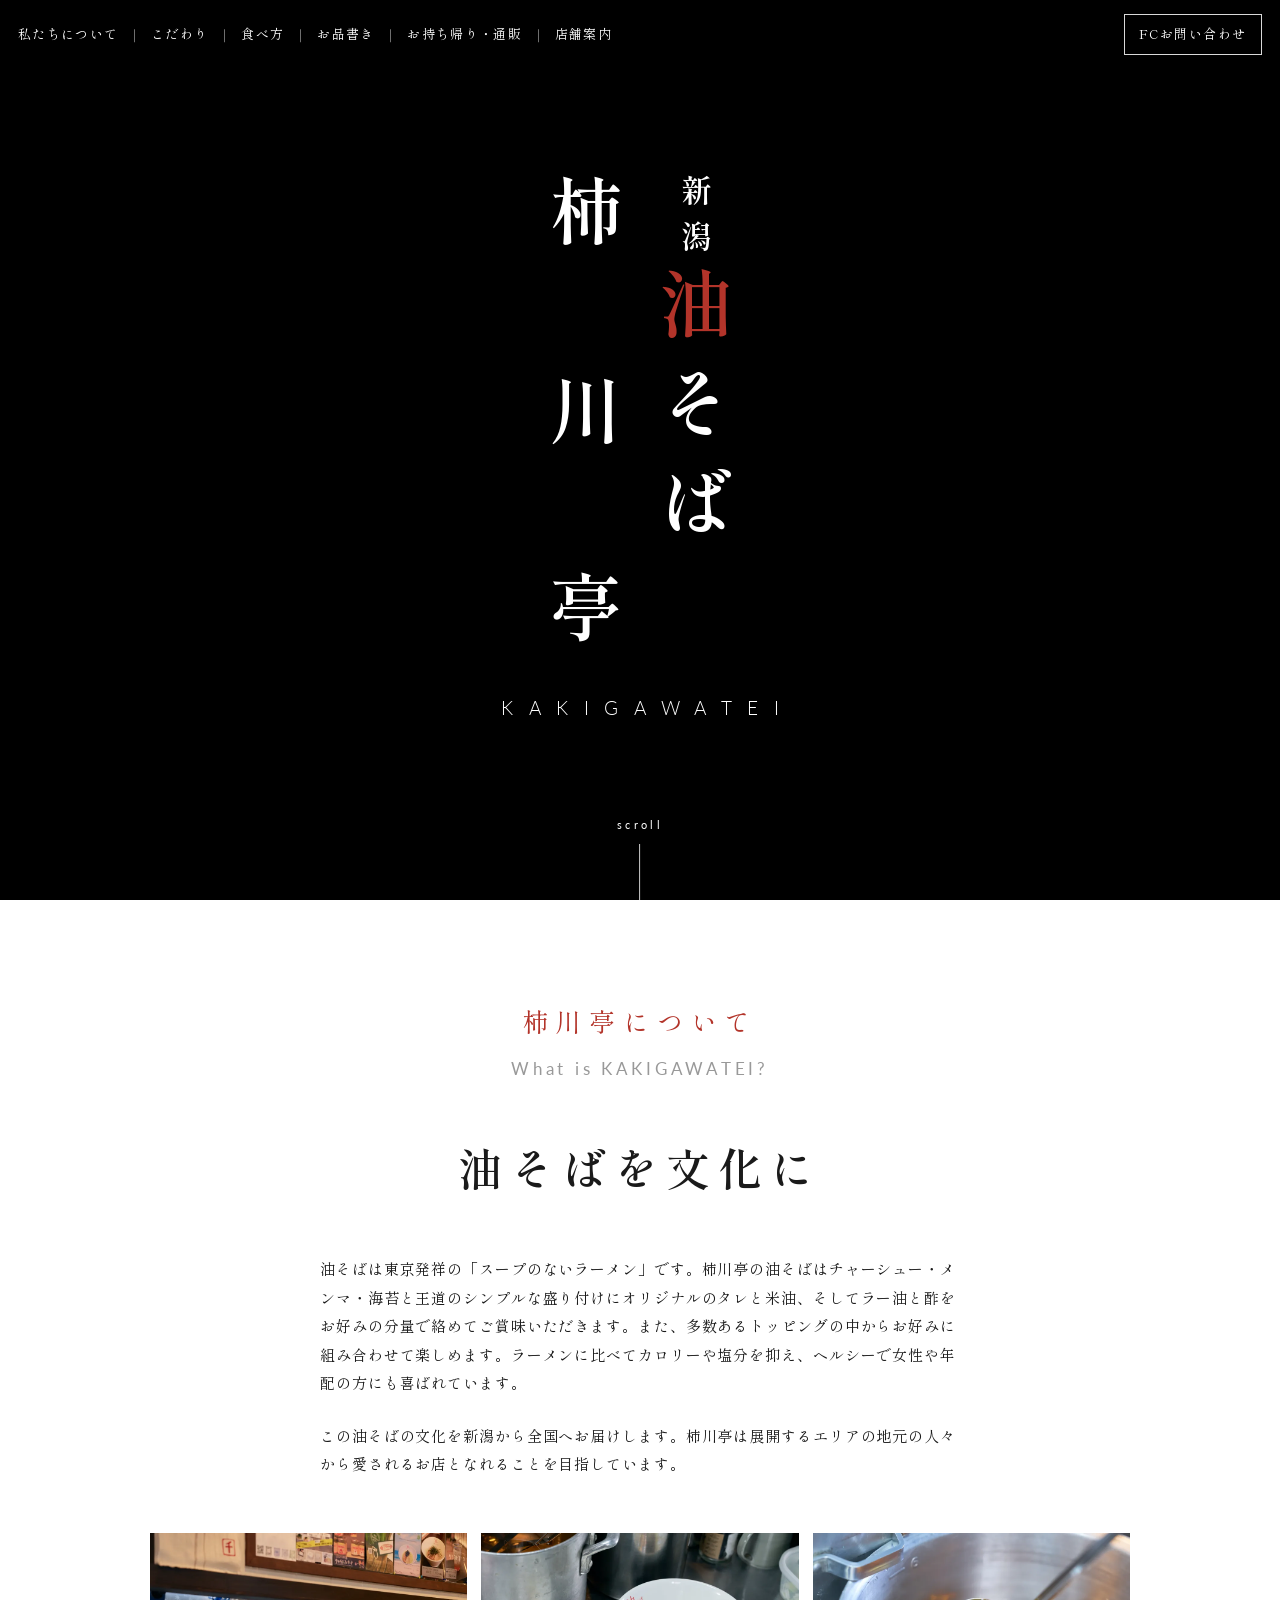
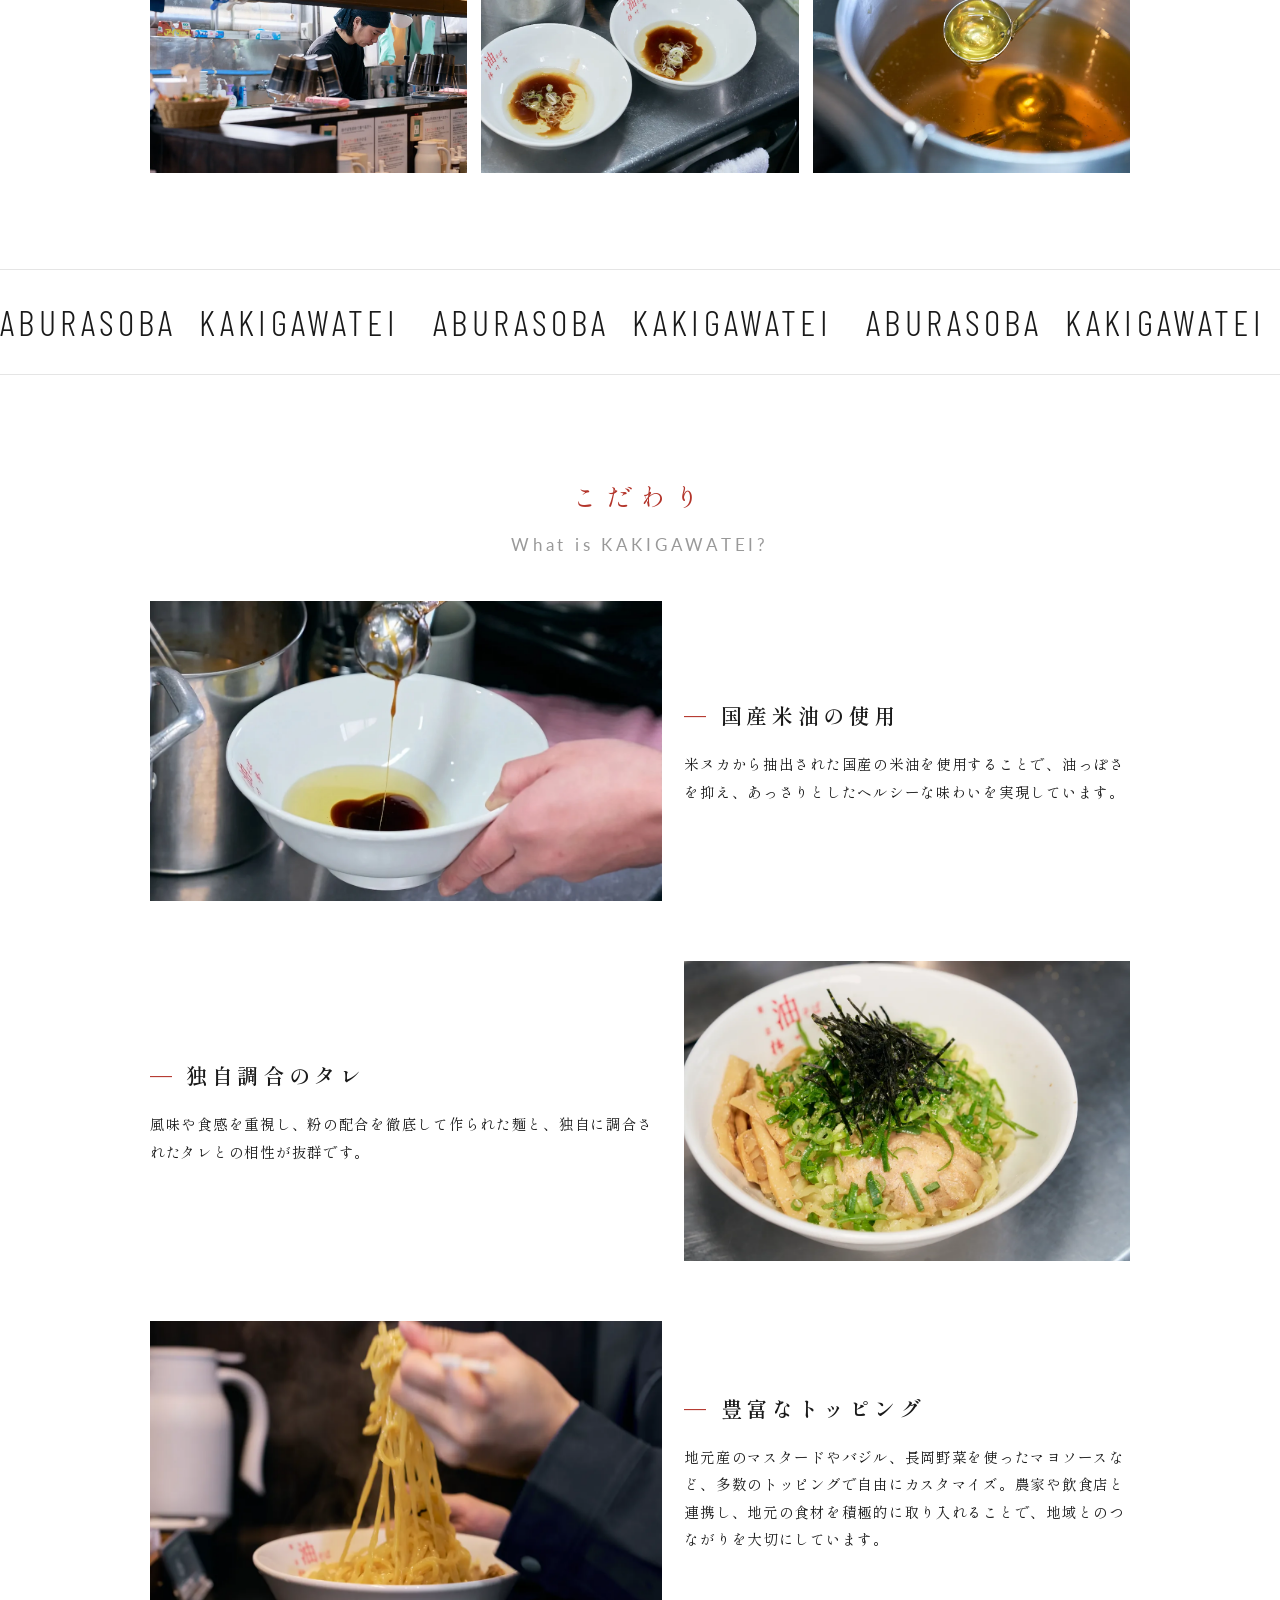
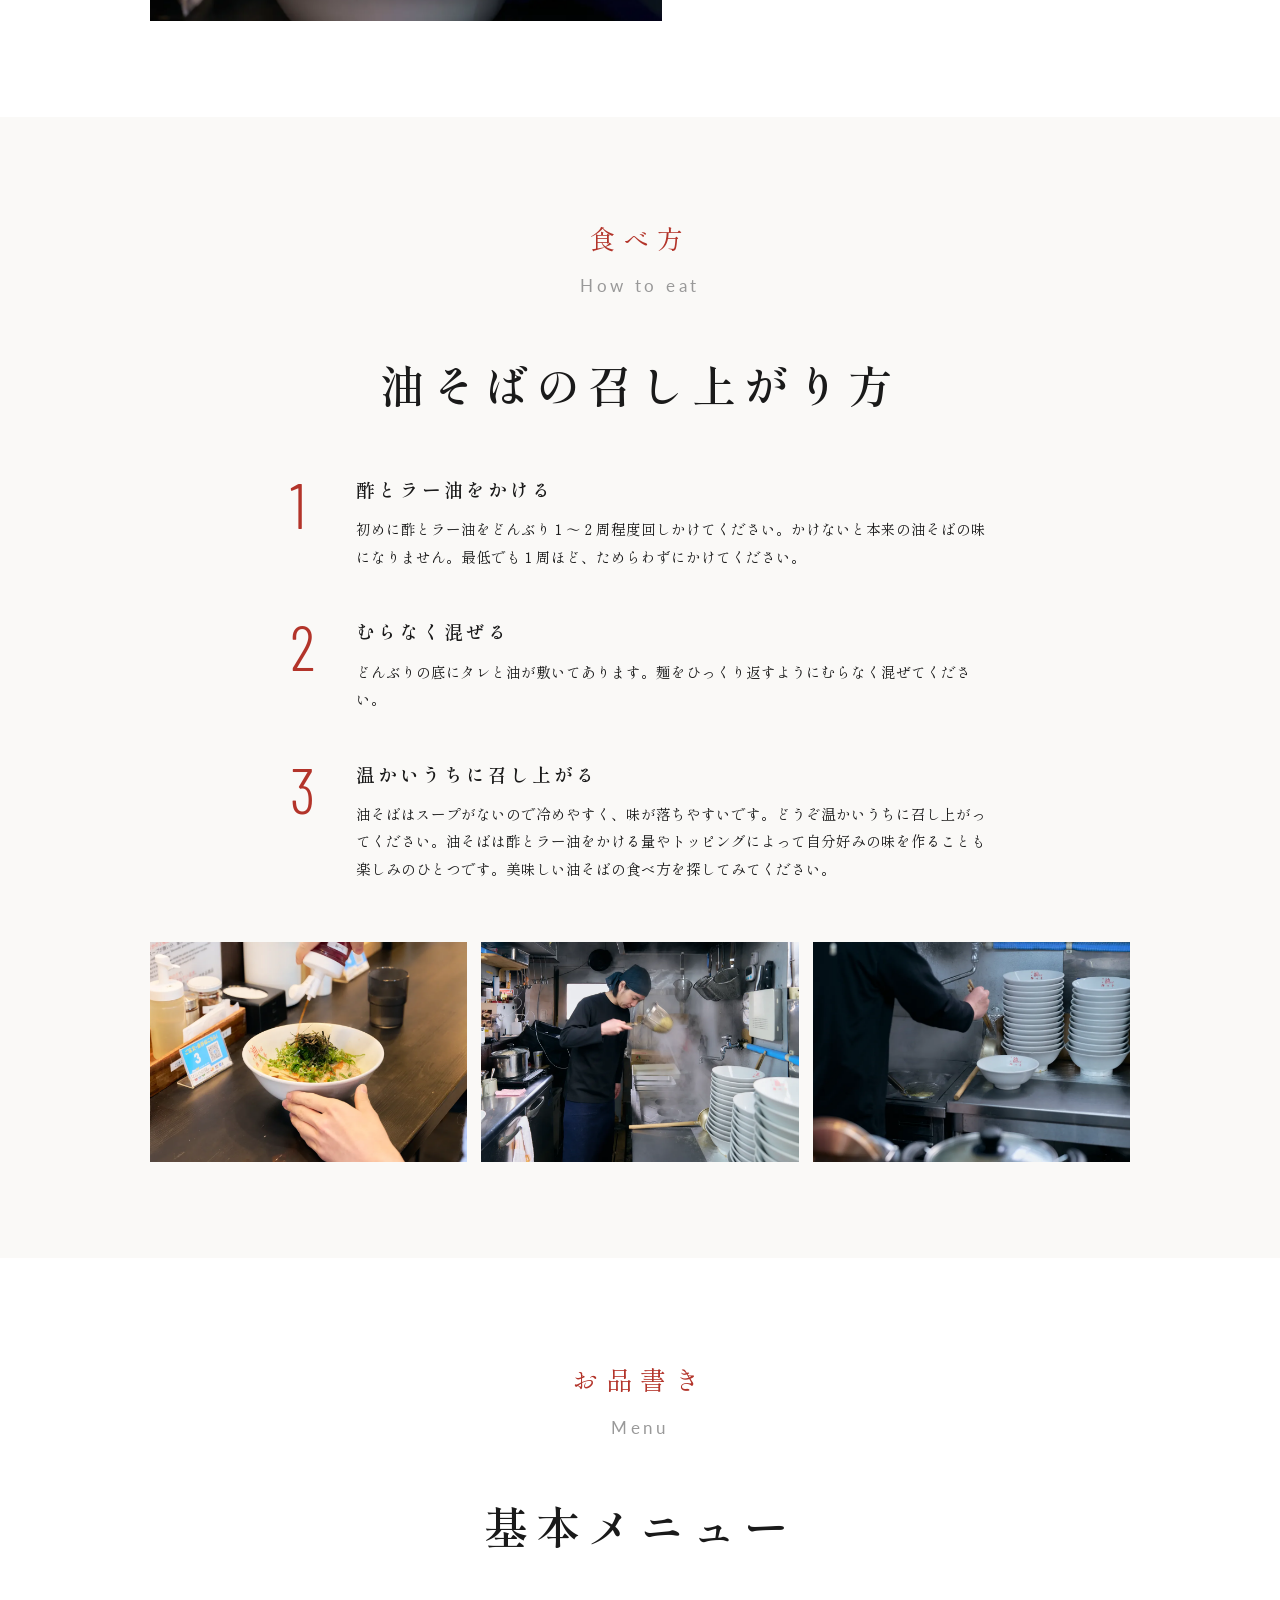
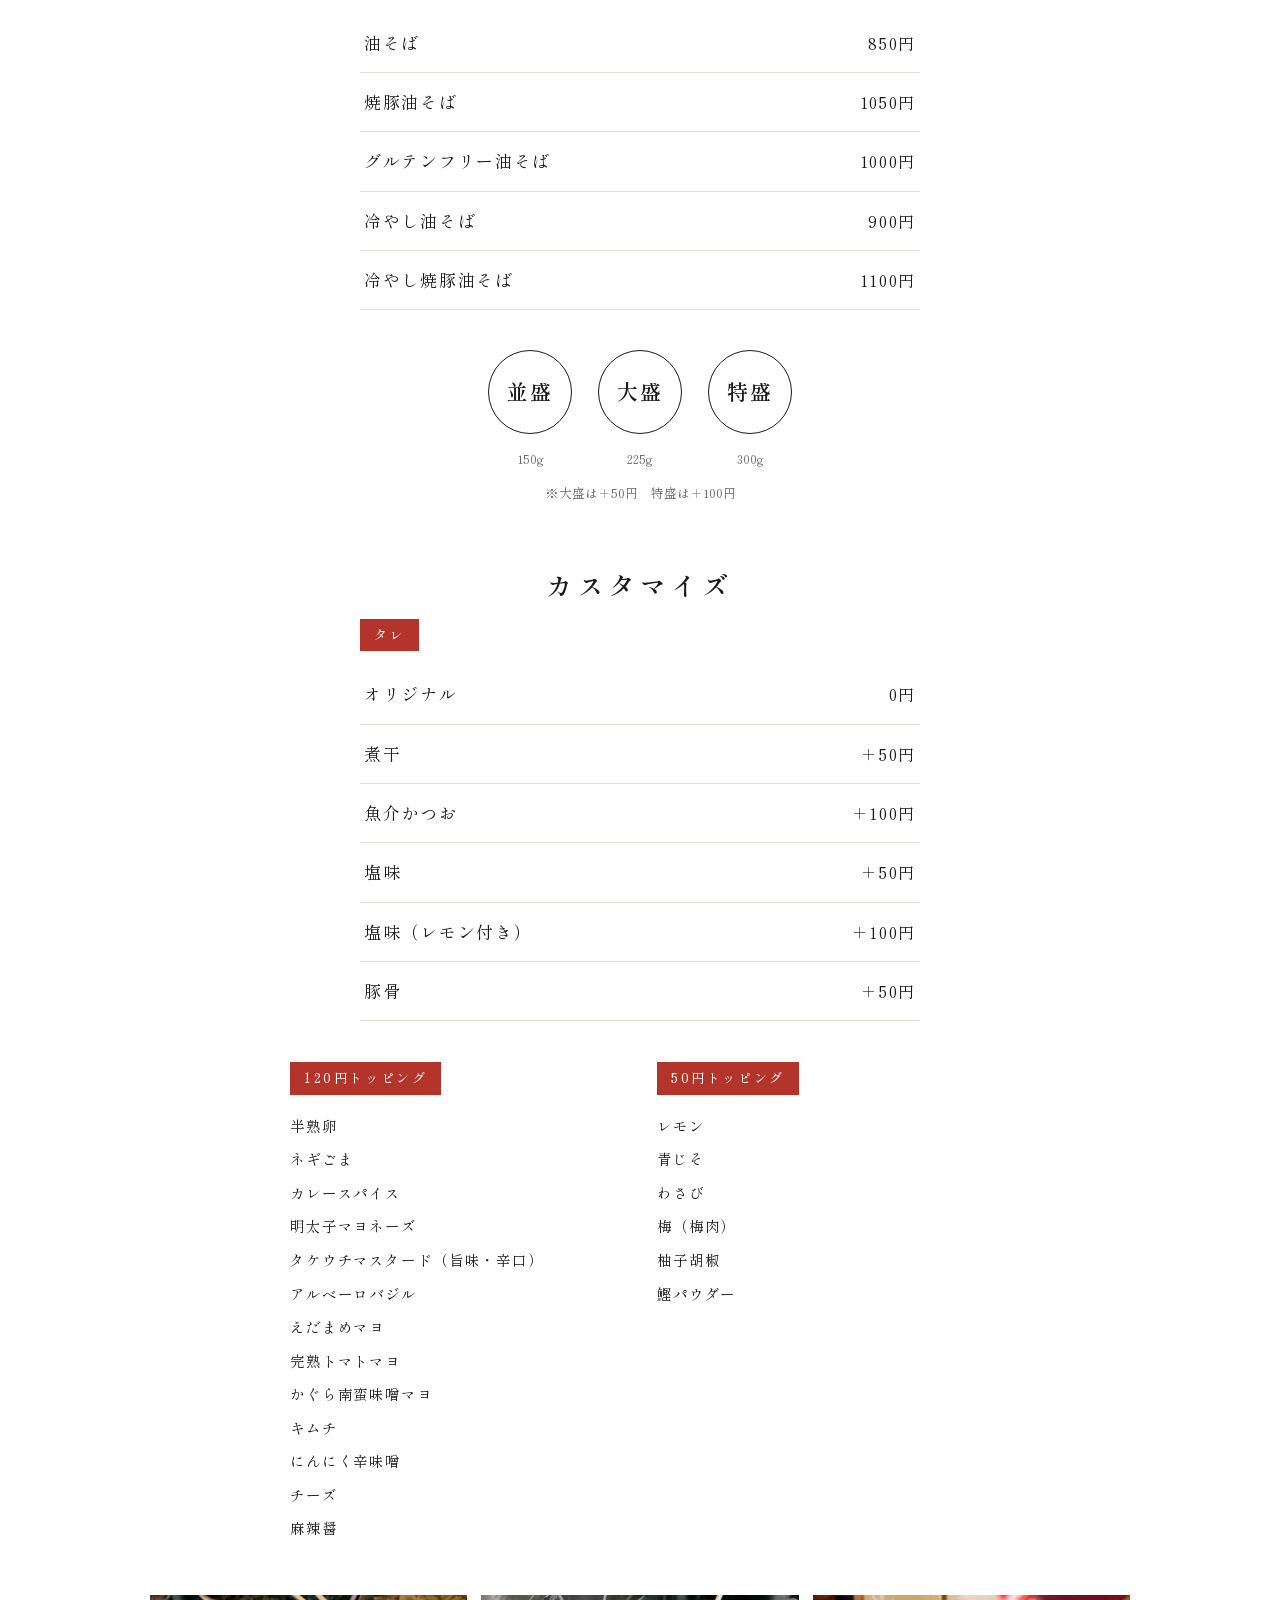
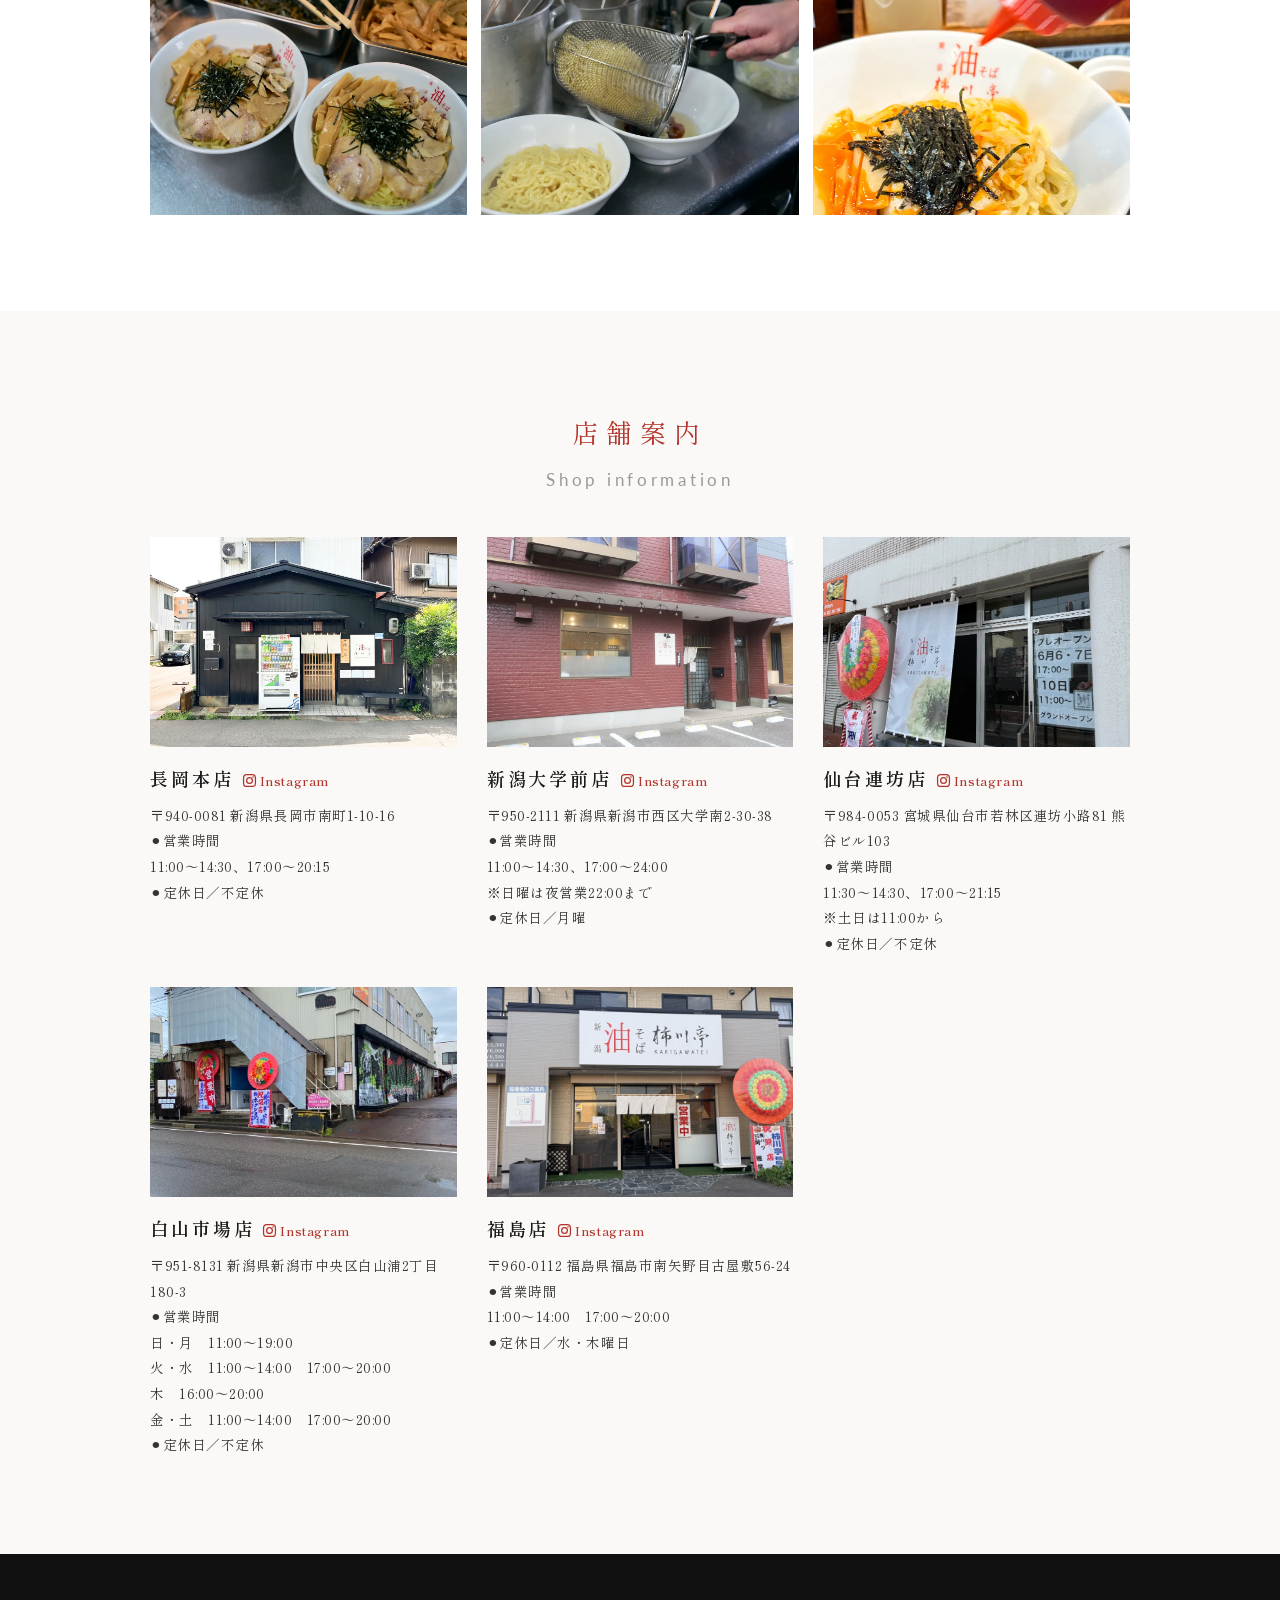
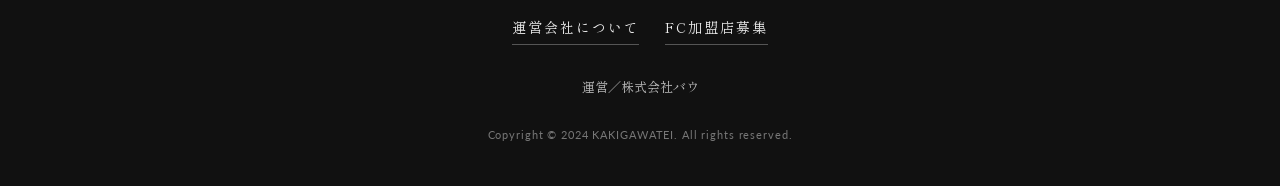
==== commit fe3f25bd: "食べ方の説明を「酢とラー油は1〜2周」に変更（masa指示） - 2〜3周・最低でも2周 → 1〜2周・最低でも1周 - 英語/中国語の同じ文も合わせて修正 - 本番トップとプレビューの両方に反映  " ====
--- a/index.html
+++ b/index.html
@@ -249,7 +249,7 @@
       <div class="num">1</div>
       <div>
         <h3>酢とラー油をかける</h3>
-        <p>初めに酢とラー油をどんぶり２〜３周程度回しかけてください。かけないと本来の油そばの味になりません。最低でも２周ほど、ためらわずにかけてください。</p>
+        <p>初めに酢とラー油をどんぶり１〜２周程度回しかけてください。かけないと本来の油そばの味になりません。最低でも１周ほど、ためらわずにかけてください。</p>
       </div>
     </div>
     <div class="step">
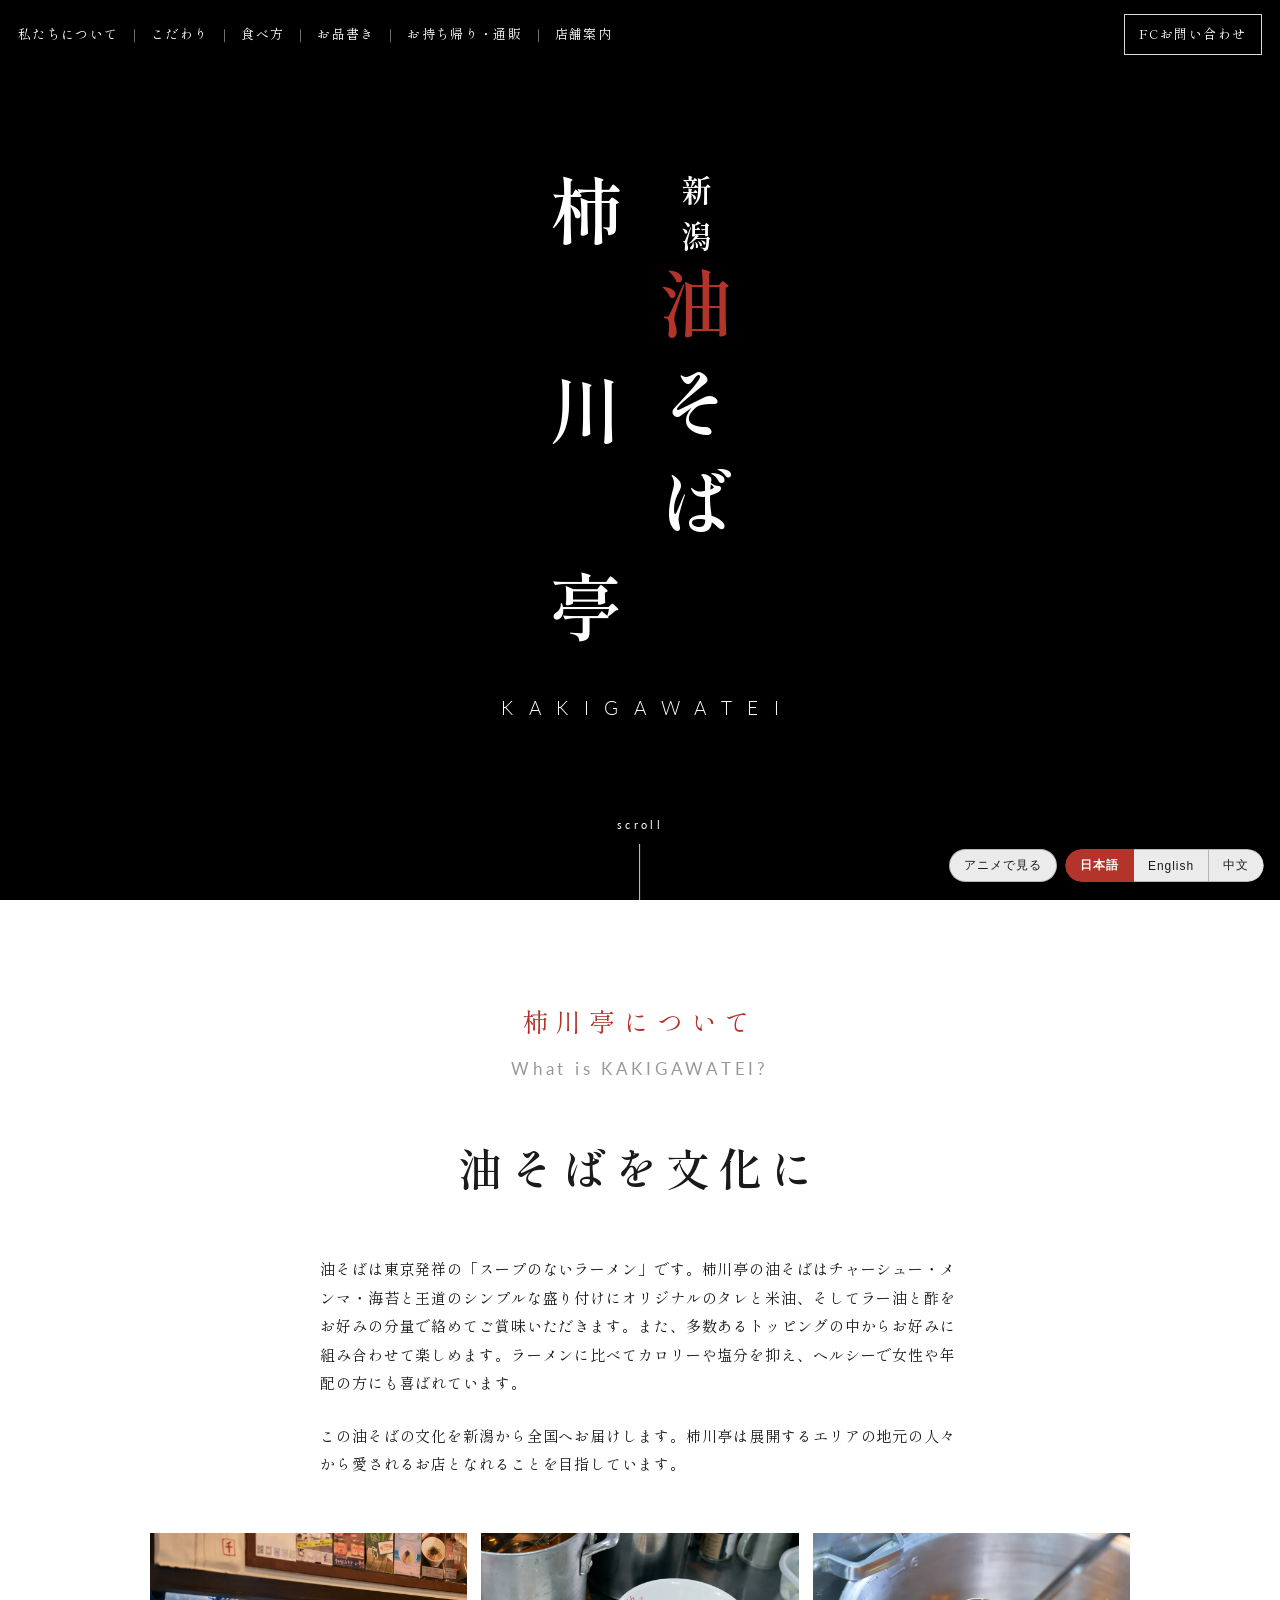
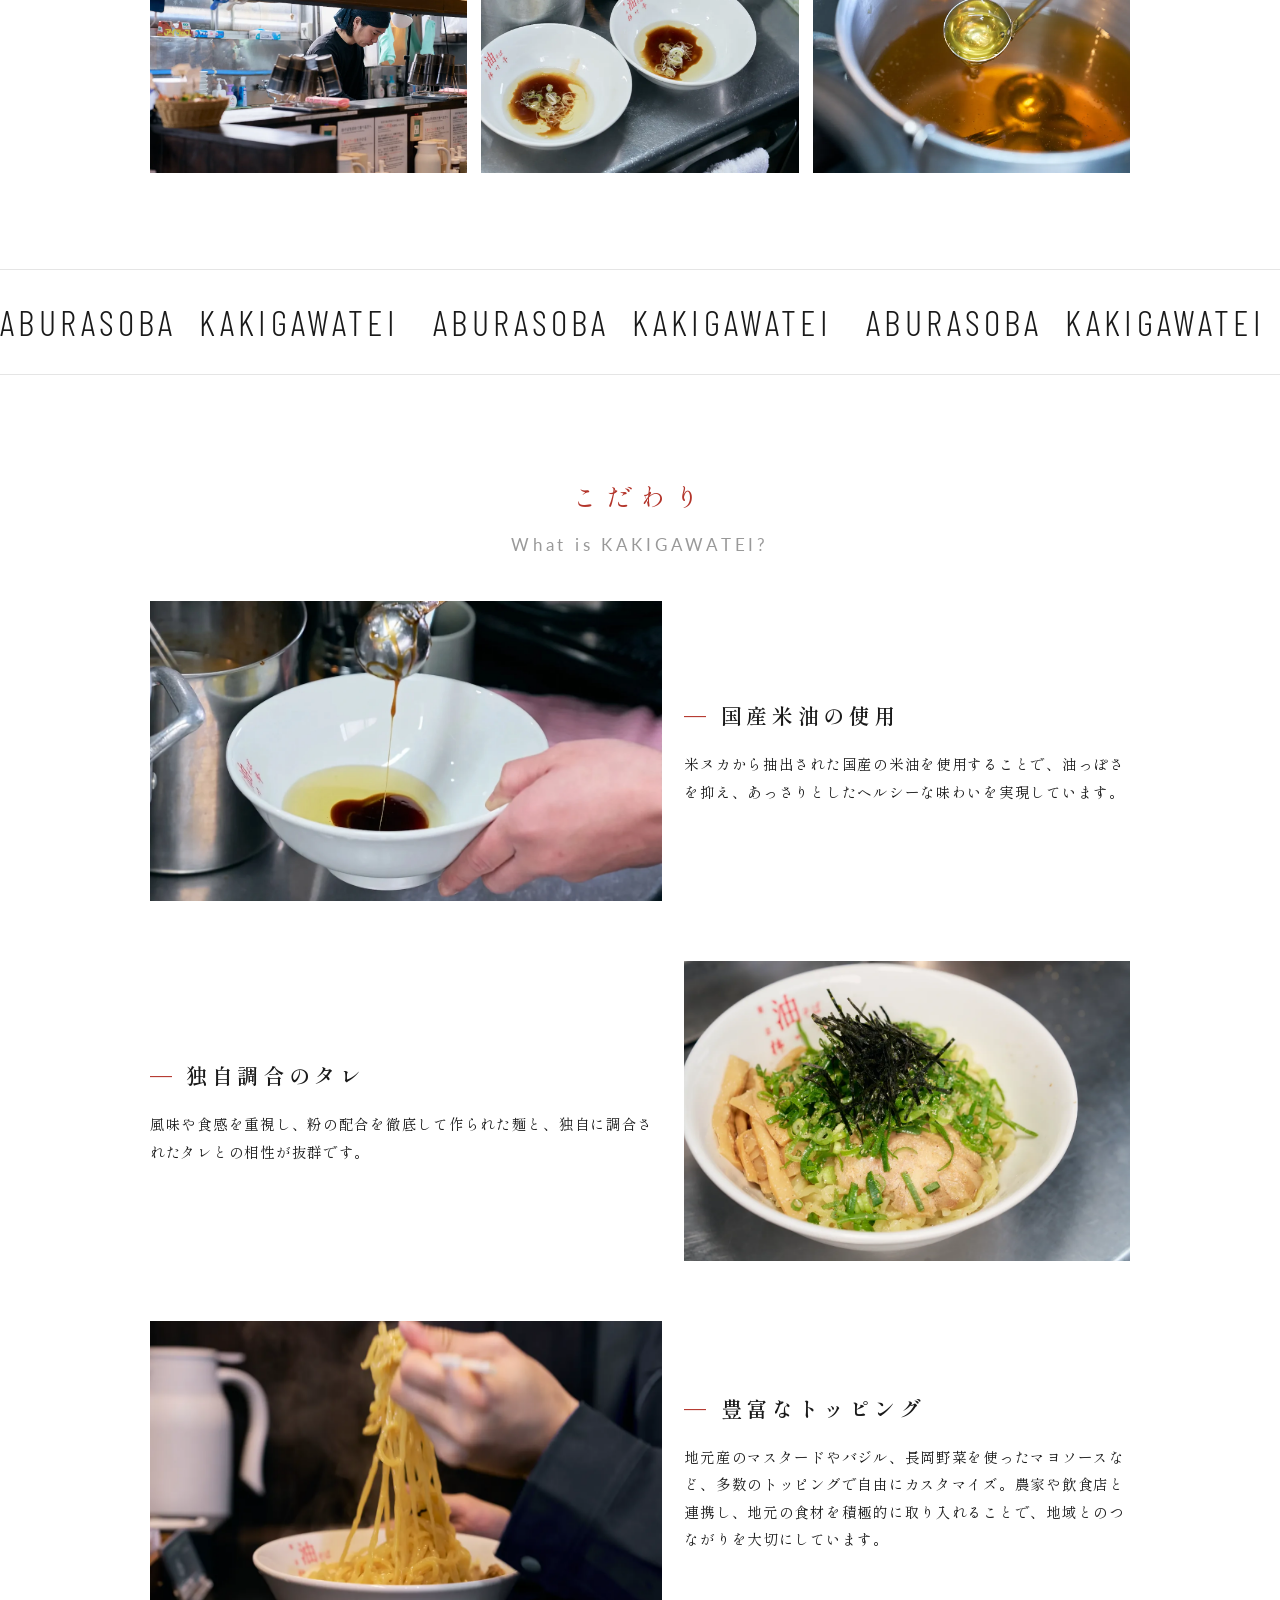
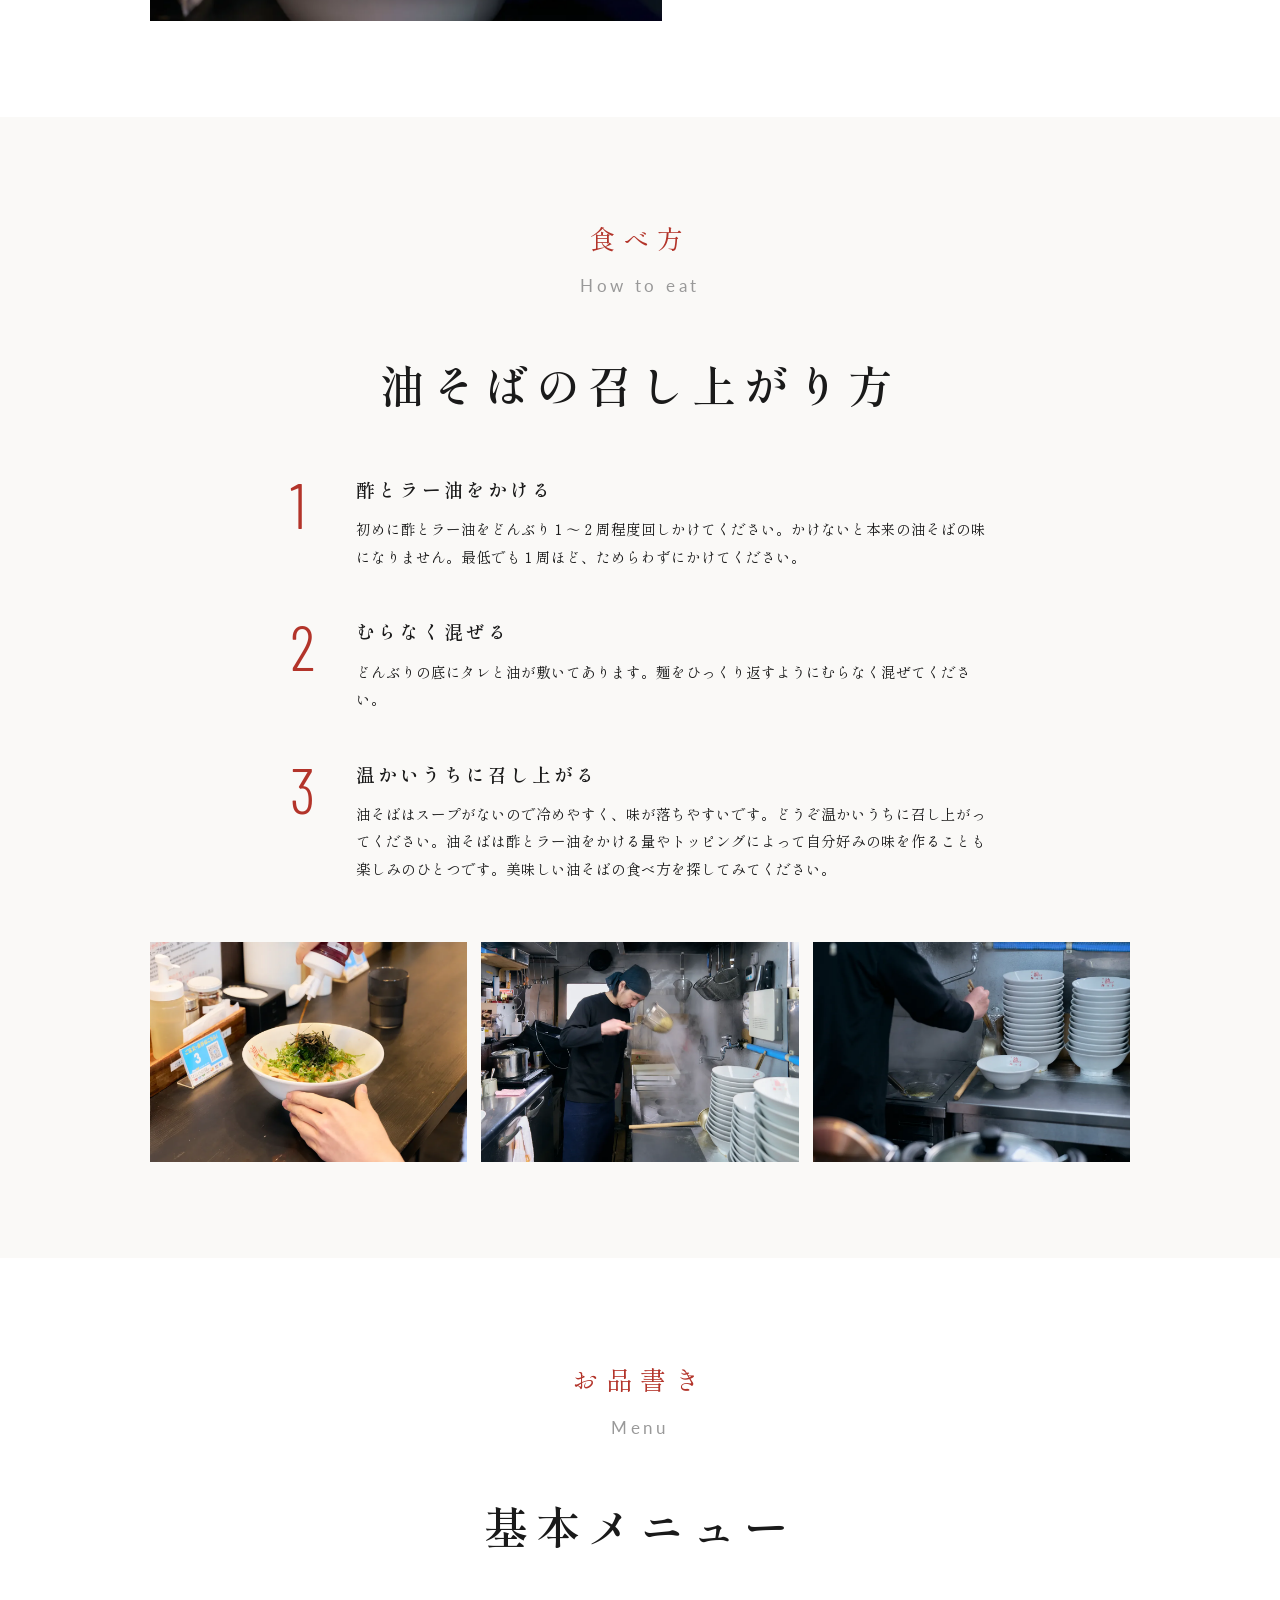
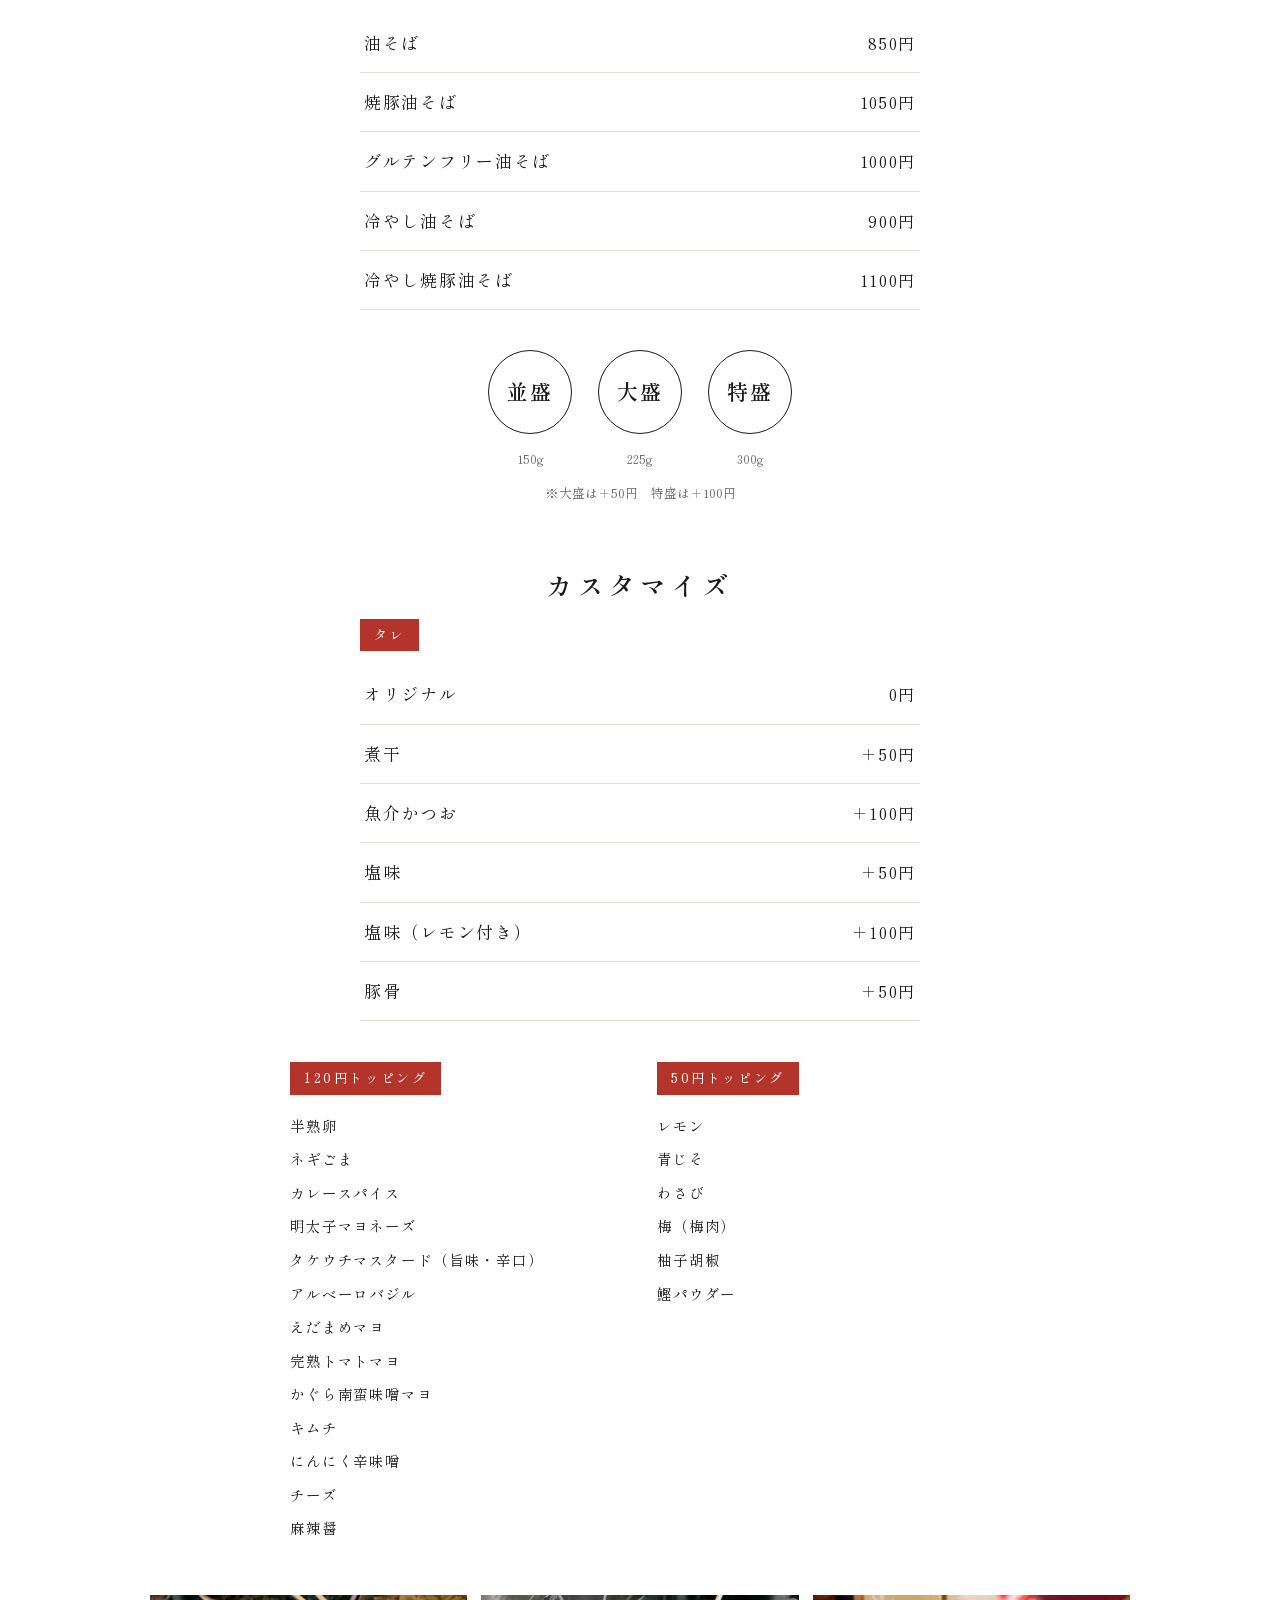
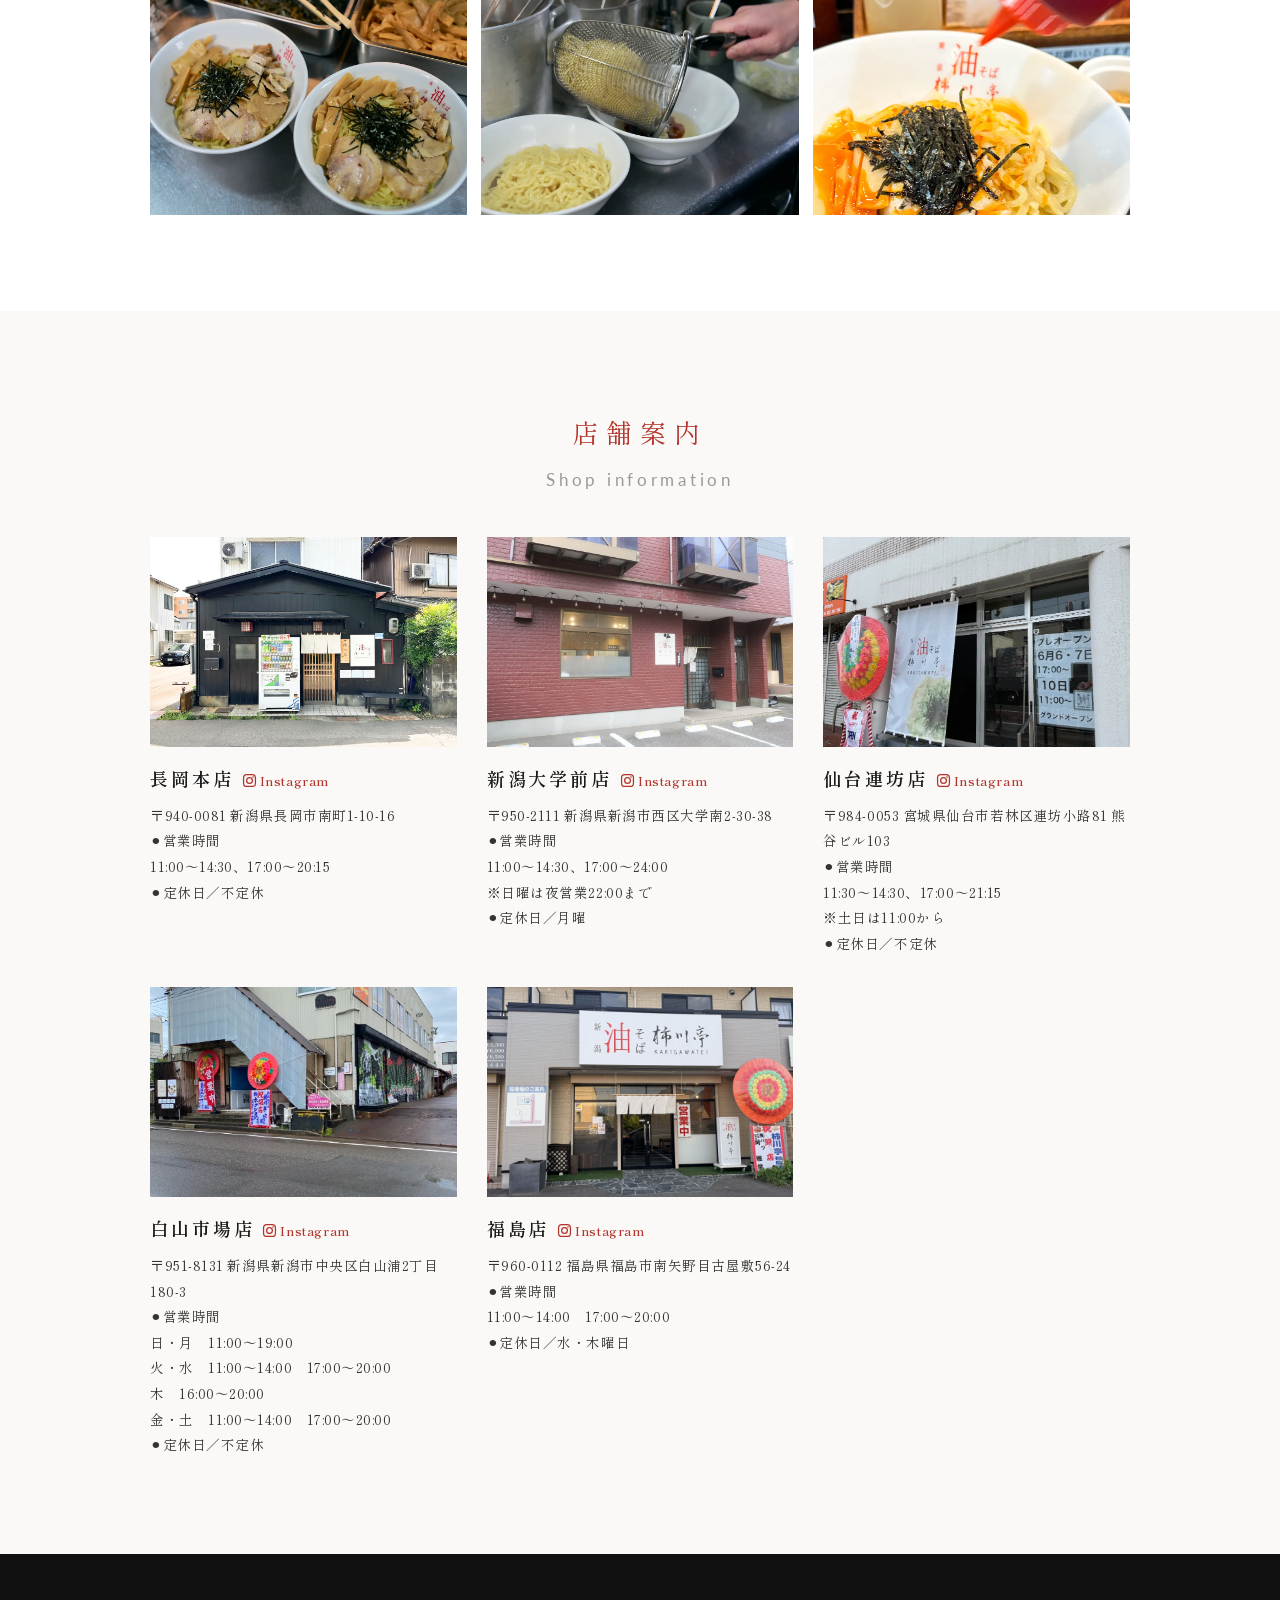
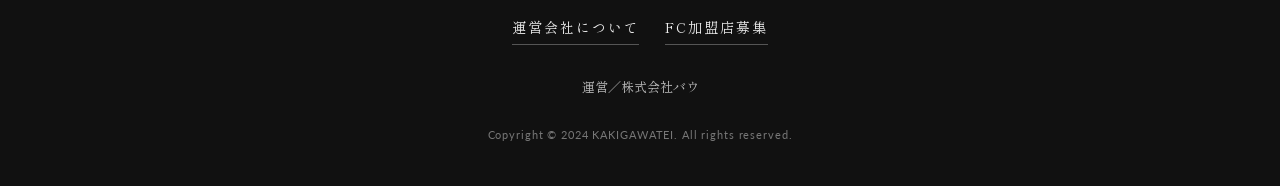
==== commit c4fb177b: "本番トップにアニメ／多言語の切替を反映（masa承認 2026-08-22） - assets/mode.css?v=4 と assets/mode.js?v=4 を読み込み、Zen Maru Got" ====
--- a/index.html
+++ b/index.html
@@ -7,7 +7,7 @@
 <meta name="description" content="油そばは東京発祥の「スープのないラーメン」。柿川亭の油そばは王道のシンプルな盛り付けにオリジナルのタレと米油、そしてラー油と酢を絡めてご賞味いただきます。この油そばの文化を新潟から全国へお届けします。柿川亭は展開するエリアの地元の人々から愛されるお店となれることを目指しています。FC展開の申し込みも受付中！">
 <link rel="preconnect" href="https://fonts.googleapis.com">
 <link rel="preconnect" href="https://fonts.gstatic.com" crossorigin>
-<link href="https://fonts.googleapis.com/css2?family=Shippori+Mincho:wght@400;500;600;700&family=Lato:wght@300;400;700&family=Barlow+Condensed:wght@300;400&display=swap" rel="stylesheet">
+<link href="https://fonts.googleapis.com/css2?family=Shippori+Mincho:wght@400;500;600;700&family=Lato:wght@300;400;700&family=Barlow+Condensed:wght@300;400&family=Zen+Maru+Gothic:wght@500;700;900&display=swap" rel="stylesheet">
 <style>
   :root {
     --shu: #b3342a;
@@ -170,6 +170,7 @@
   footer .un { font-size: 13px; color: #bbb; margin-bottom: 26px; }
   footer .cp { font-size: 11px; color: #777; letter-spacing: .08em; font-family: "Lato", sans-serif; }
 </style>
+<link rel="stylesheet" href="assets/mode.css?v=4">
 </head>
 <body>
 
@@ -369,6 +370,7 @@
   <p class="cp">Copyright © 2024 KAKIGAWATEI. All rights reserved.</p>
 </footer>
 
+<script src="assets/mode.js?v=4"></script>
 </body>
 </html>
 
--- a/assets/mode.css
+++ b/assets/mode.css
@@ -0,0 +1,102 @@
+/* ===== 切替モード（絵柄・言語）=====
+   masa依頼 2026-08-22「タブを1個つけると全部アニメ調になる／外国人向けになる」
+   レイアウト・並び順・構造は一切いじらない。中身（写真・書体・色・文章）だけ差し替える。 */
+
+/* --- 切替ボタン（右上・ヘッダーの下） --- */
+.modebar {
+  position: fixed;
+  right: 16px;
+  bottom: 18px;          /* ヘッダーのナビと重なるので下に逃がした（masa指摘 2026-08-22） */
+  z-index: 120;
+  display: flex;
+  align-items: center;
+  gap: 8px;
+  font-family: "Lato", sans-serif;
+}
+.modebar .langs {
+  display: inline-flex;
+  gap: 0;
+  border-radius: 999px;
+  overflow: hidden;
+}
+.modebar .langs button { border-radius: 0; border-left-width: 0; }
+.modebar .langs button:first-child { border-radius: 999px 0 0 999px; border-left-width: 1px; }
+.modebar .langs button:last-child { border-radius: 0 999px 999px 0; }
+@media (max-width: 720px) {
+  .modebar { right: 10px; bottom: 12px; gap: 6px; }
+}
+.modebar button {
+  appearance: none;
+  border: 1px solid rgba(26, 26, 26, .25);
+  background: rgba(255, 255, 255, .92);
+  color: #1a1a1a;
+  border-radius: 999px;
+  padding: 7px 14px;
+  font-size: 12px;
+  letter-spacing: .08em;
+  cursor: pointer;
+  backdrop-filter: blur(6px);
+  transition: background .25s, color .25s, border-color .25s;
+  white-space: nowrap;
+}
+@media (max-width: 720px) {
+  .modebar button { padding: 6px 11px; font-size: 11px; }
+}
+.modebar button:hover { background: #fff; }
+.modebar button[aria-pressed="true"] {
+  background: #b3342a;
+  color: #fff;
+  border-color: #b3342a;
+  font-weight: 700;
+}
+/* ヒーローを過ぎたら地の色に馴染ませる */
+.modebar.solid button {
+  border-color: rgba(26, 26, 26, .3);
+  background: rgba(255, 255, 255, .9);
+  color: #1a1a1a;
+}
+.modebar.solid button[aria-pressed="true"] { background: #b3342a; color: #fff; border-color: #b3342a; }
+
+/* --- 切り替わる瞬間をなめらかに（絵が"描き変わる"ように見せる） --- */
+.hero .slide, section img { transition: opacity .45s ease; }
+html.swapping .hero .slide, html.swapping section img { opacity: 0; }
+
+/* --- アニメモード --- */
+html[data-art="anime"] body {
+  font-family: "Zen Maru Gothic", "Hiragino Maru Gothic ProN", "Yu Gothic", sans-serif;
+}
+html[data-art="anime"] {
+  --shu: #d8452f;
+}
+html[data-art="anime"] .hero::after { background: rgba(0, 0, 0, .18); }
+/* 明朝の縦組みロゴだけは書体を残す（店の顔なので） */
+html[data-art="anime"] .hero .logo .v {
+  font-family: "Shippori Mincho", "Yu Mincho", serif;
+}
+html[data-art="anime"] section img { border-radius: 10px; }
+
+/* アニメモードのヒーロー動画（実写モードでは出さない） */
+.hero-anime {
+  position: absolute;
+  inset: 0;
+  width: 100%;
+  height: 100%;
+  object-fit: cover;
+  opacity: 0;
+  transition: opacity .6s ease;
+  pointer-events: none;
+  z-index: 1;
+}
+html[data-art="anime"] .hero-anime { opacity: 1; }
+html[data-art="anime"] .hero .slide { animation: none; opacity: 0; }
+
+/* --- 英語モード --- */
+html[data-lang="en"] body {
+  font-family: "Lato", "Helvetica Neue", Arial, sans-serif;
+  line-height: 1.75;
+}
+html[data-lang="en"] .hero .logo .v {
+  font-family: "Shippori Mincho", "Yu Mincho", serif;
+}
+/* 英語だと文字数が伸びるので、詰まりやすい所だけ余白を足す */
+html[data-lang="en"] .label .en2 { display: none; }
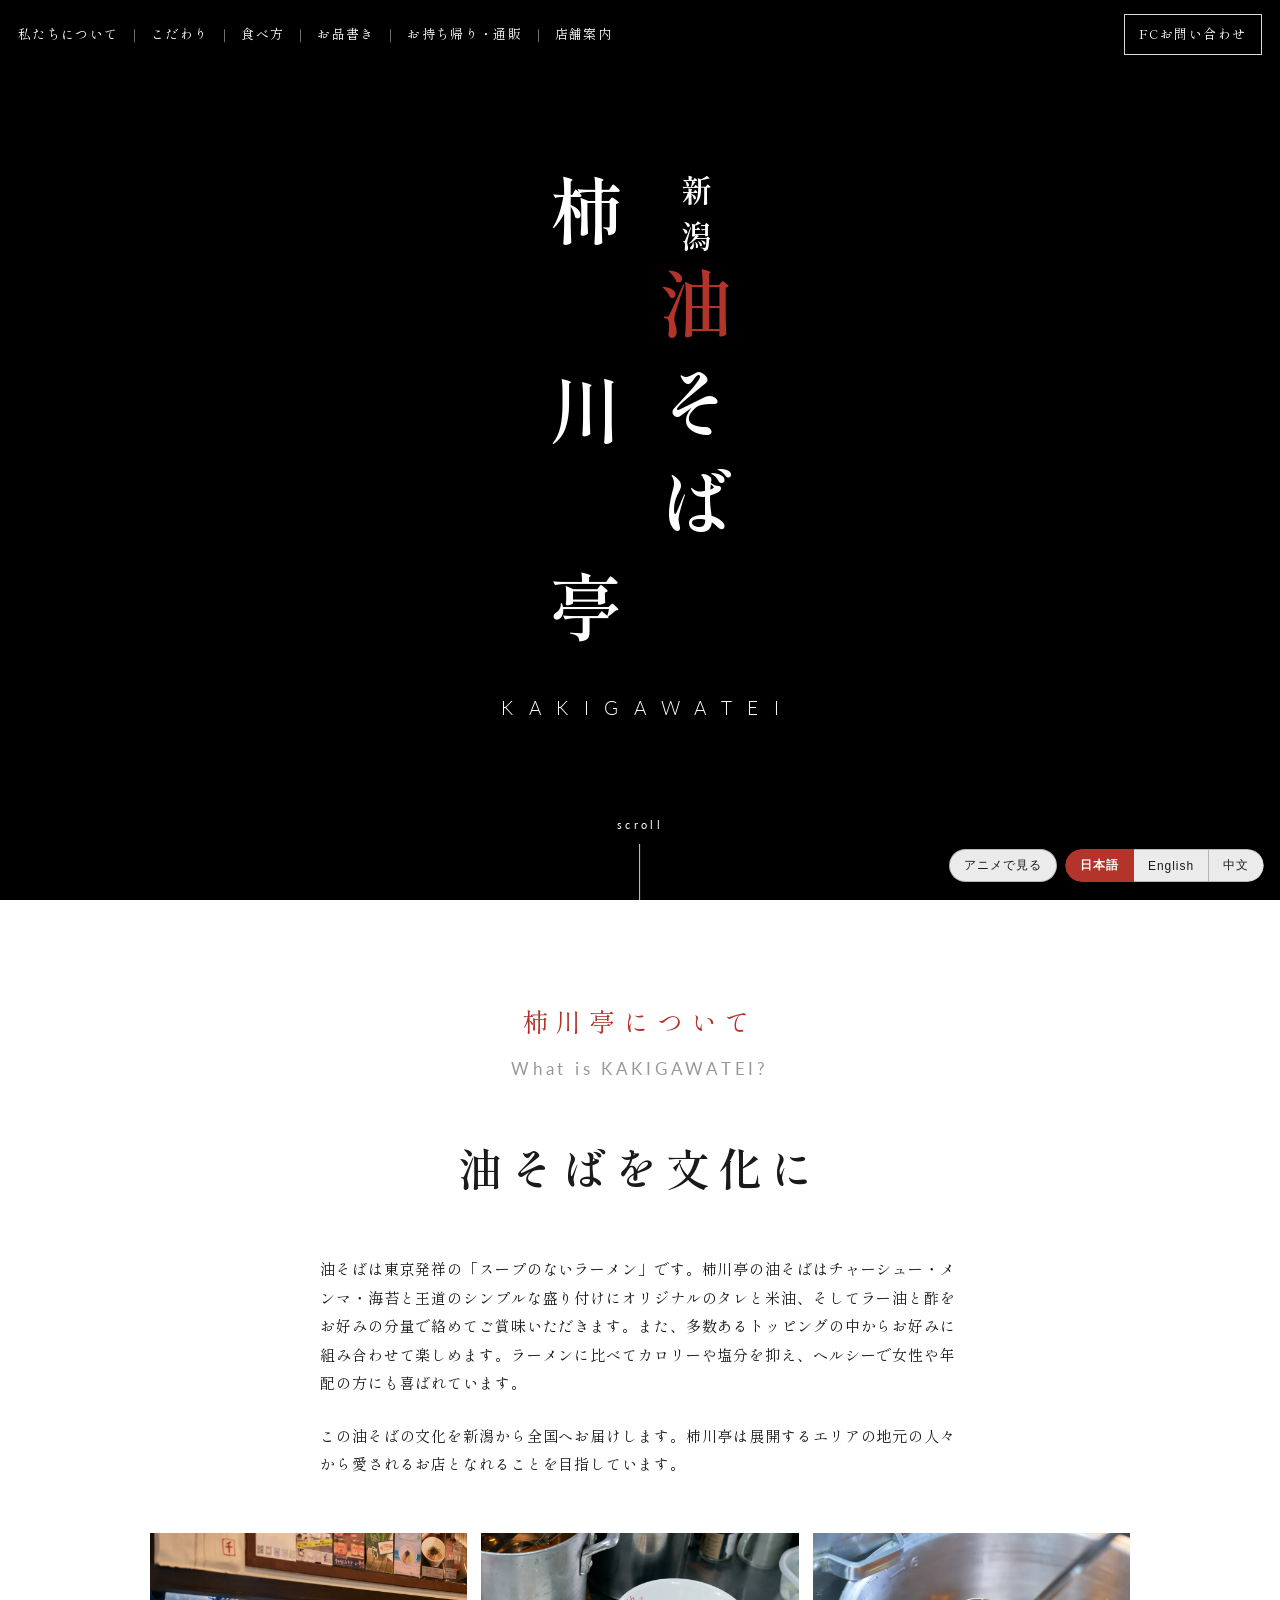
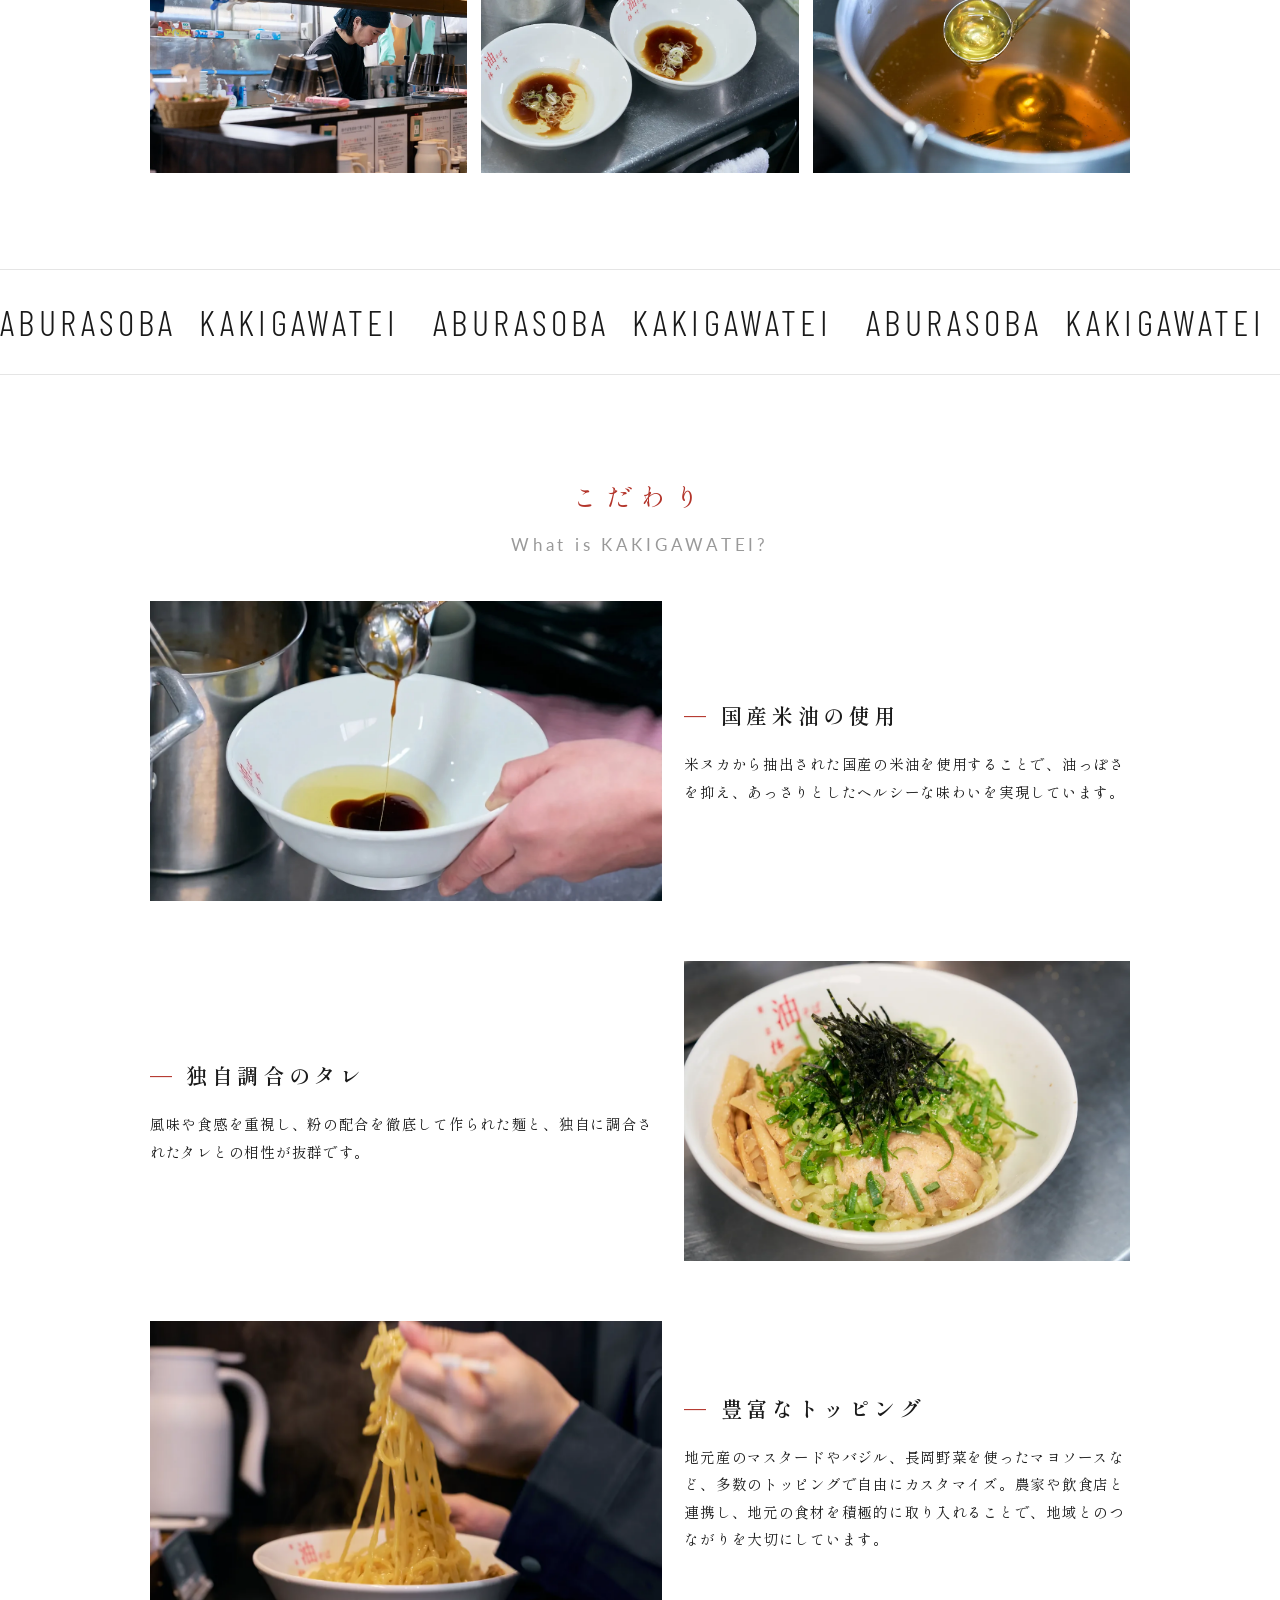
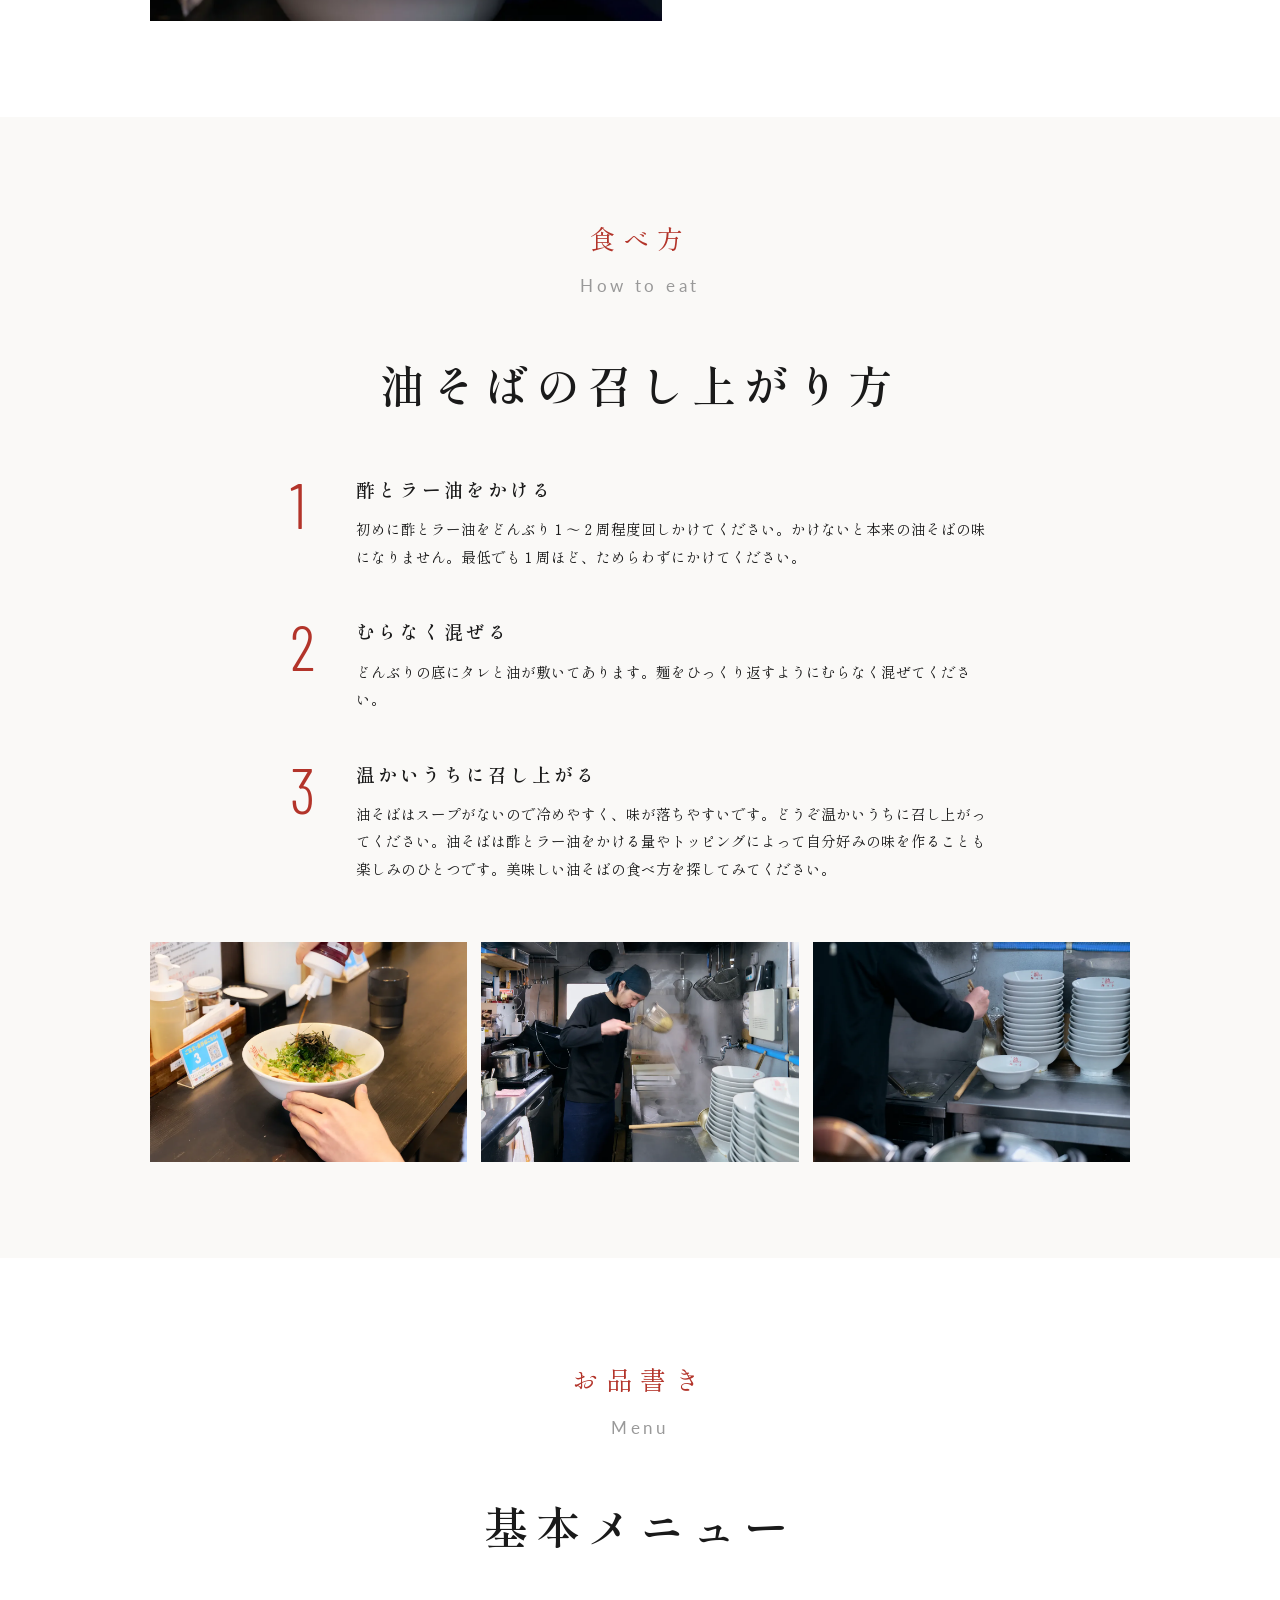
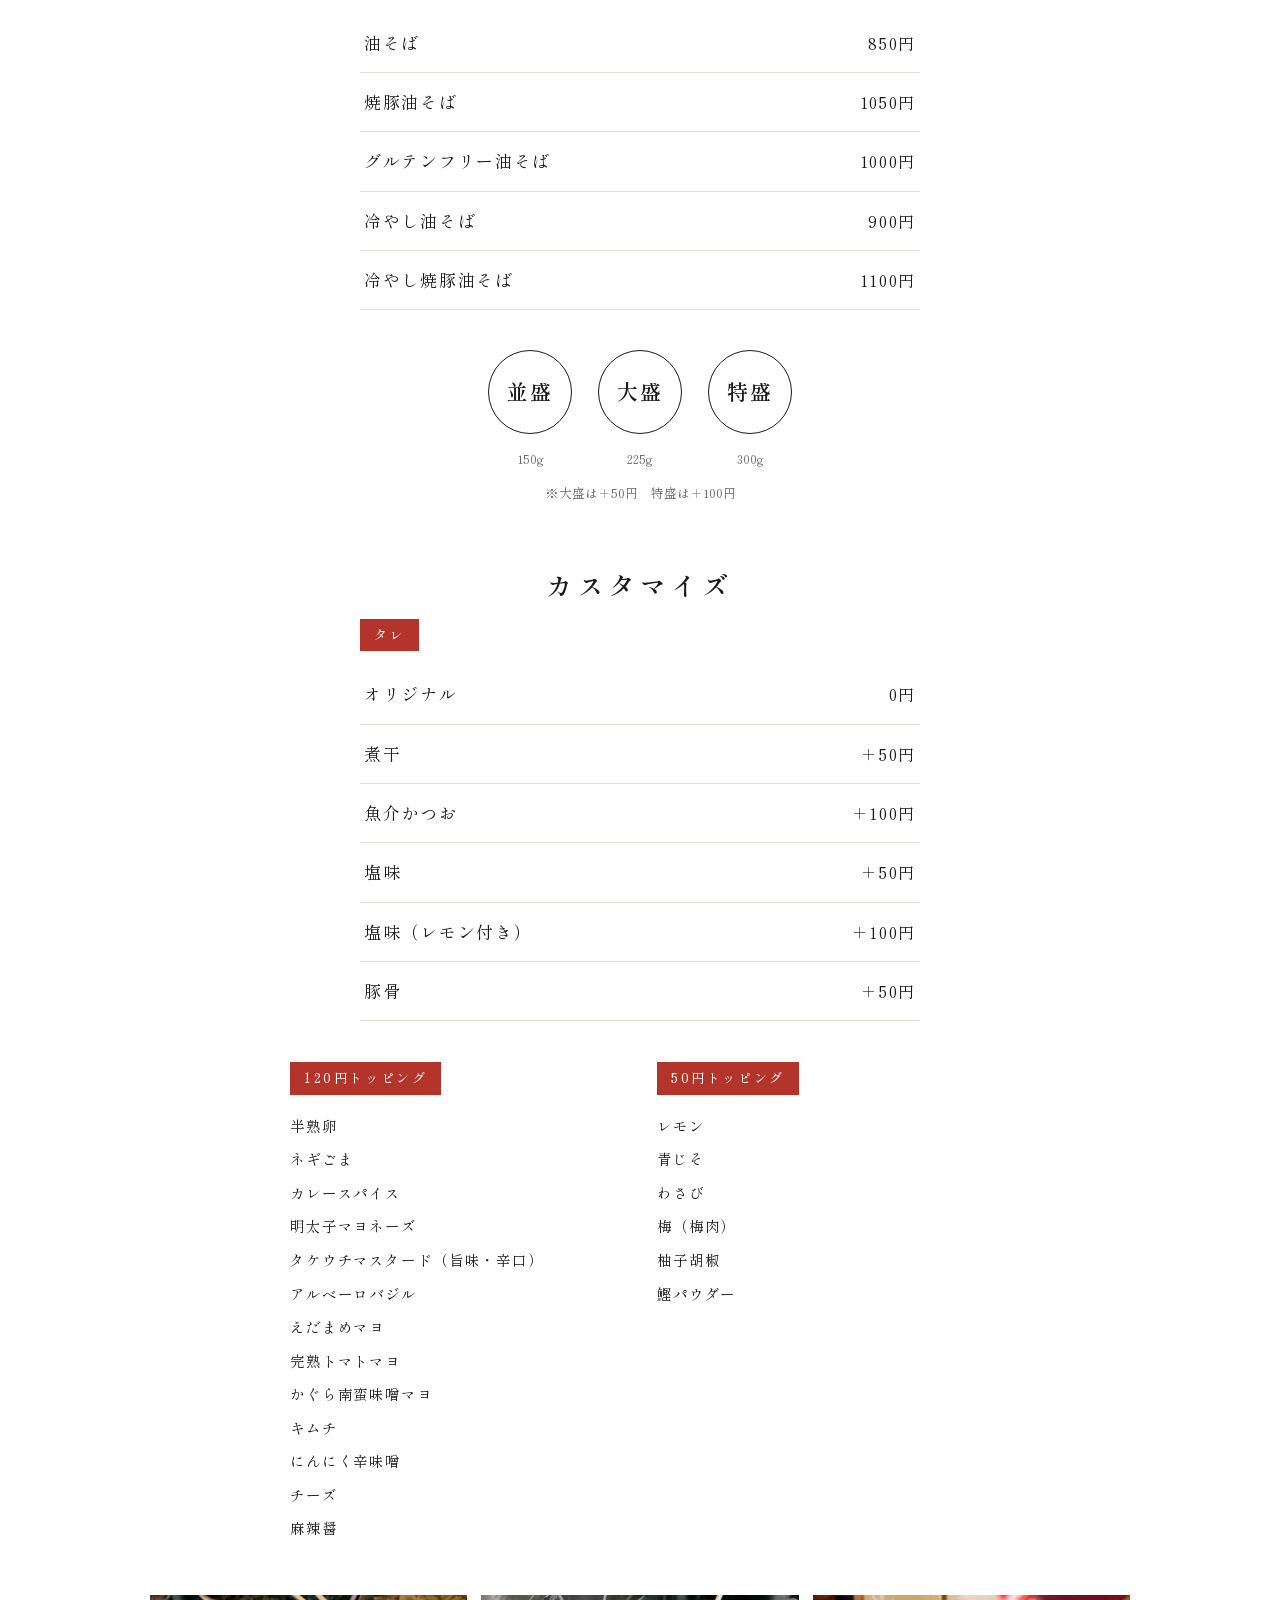
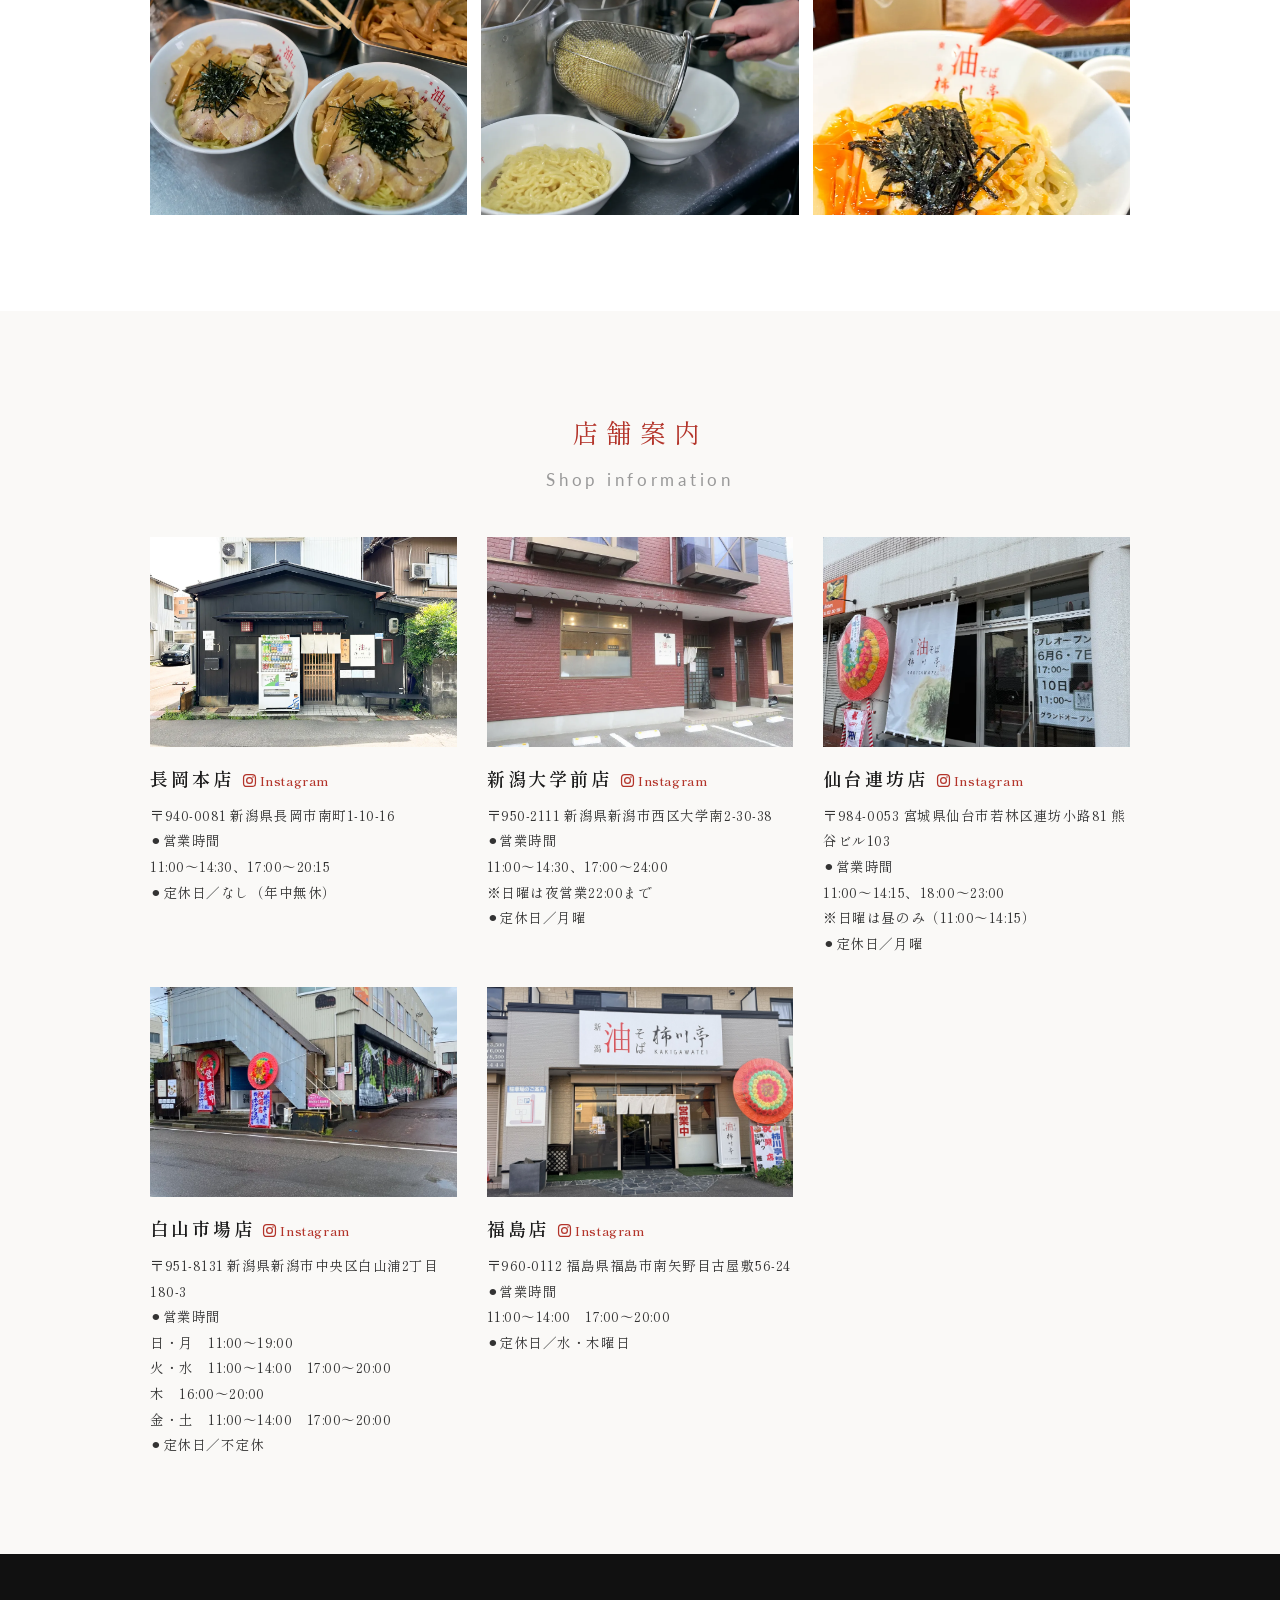
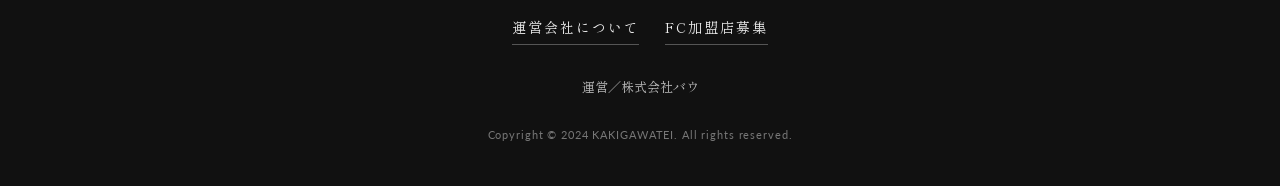
==== commit df307e4a: "店舗情報を実態に修正（仙台連坊店の営業時間・長岡本店の定休日） - 仙台連坊店: 11:30〜14:30/17:00〜21:15・不定休 → 11:00〜14:15/18:00〜23:00・月曜定休 " ====
--- a/index.html
+++ b/index.html
@@ -170,7 +170,7 @@
   footer .un { font-size: 13px; color: #bbb; margin-bottom: 26px; }
   footer .cp { font-size: 11px; color: #777; letter-spacing: .08em; font-family: "Lato", sans-serif; }
 </style>
-<link rel="stylesheet" href="assets/mode.css?v=4">
+<link rel="stylesheet" href="assets/mode.css?v=6">
 </head>
 <body>
 
@@ -332,7 +332,7 @@
       <img src="assets/s-2400x1801_v-frms_webp_27291dc1-9cae-443f-a1bb-c097e0380a34_middle.webp" alt="長岡本店">
       <h3><a href="https://www.instagram.com/kakigawatei/">長岡本店<span class="ig"><svg viewBox="0 0 24 24" fill="none" stroke="currentColor" stroke-width="2"><rect x="2.5" y="2.5" width="19" height="19" rx="5.2"/><circle cx="12" cy="12" r="4.6"/><circle cx="17.6" cy="6.4" r="1.3" fill="currentColor" stroke="none"/></svg>Instagram</span></a></h3>
       <p>〒940-0081 新潟県長岡市南町1-10-16<br>
-      ⚫︎営業時間<br>11:00〜14:30、17:00〜20:15<br>⚫︎定休日／不定休</p>
+      ⚫︎営業時間<br>11:00〜14:30、17:00〜20:15<br>⚫︎定休日／なし（年中無休）</p>
     </div>
     <div class="shop-card">
       <img src="assets/s-1024x768_v-fs_webp_284312ee-35c1-4979-b2da-364fe519c2ea.webp" alt="新潟大学前店">
@@ -344,7 +344,7 @@
       <img src="assets/s-4284x5712_v-frms_webp_f7a834cf-44d1-43e3-8b5f-614df53a375e_middle.webp" alt="仙台連坊店">
       <h3><a href="https://www.instagram.com/kakigawatei_sendai">仙台連坊店<span class="ig"><svg viewBox="0 0 24 24" fill="none" stroke="currentColor" stroke-width="2"><rect x="2.5" y="2.5" width="19" height="19" rx="5.2"/><circle cx="12" cy="12" r="4.6"/><circle cx="17.6" cy="6.4" r="1.3" fill="currentColor" stroke="none"/></svg>Instagram</span></a></h3>
       <p>〒984-0053 宮城県仙台市若林区連坊小路81 熊谷ビル103<br>
-      ⚫︎営業時間<br>11:30〜14:30、17:00〜21:15<br>※土日は11:00から<br>⚫︎定休日／不定休</p>
+      ⚫︎営業時間<br>11:00〜14:15、18:00〜23:00<br>※日曜は昼のみ（11:00〜14:15）<br>⚫︎定休日／月曜</p>
     </div>
     <div class="shop-card">
       <img src="assets/s-1108x1477_v-fms_webp_06f59b2a-444e-4d89-ba84-b69775ebe040_middle.webp" alt="白山市場店">
@@ -370,7 +370,7 @@
   <p class="cp">Copyright © 2024 KAKIGAWATEI. All rights reserved.</p>
 </footer>
 
-<script src="assets/mode.js?v=4"></script>
+<script src="assets/mode.js?v=6"></script>
 </body>
 </html>
 
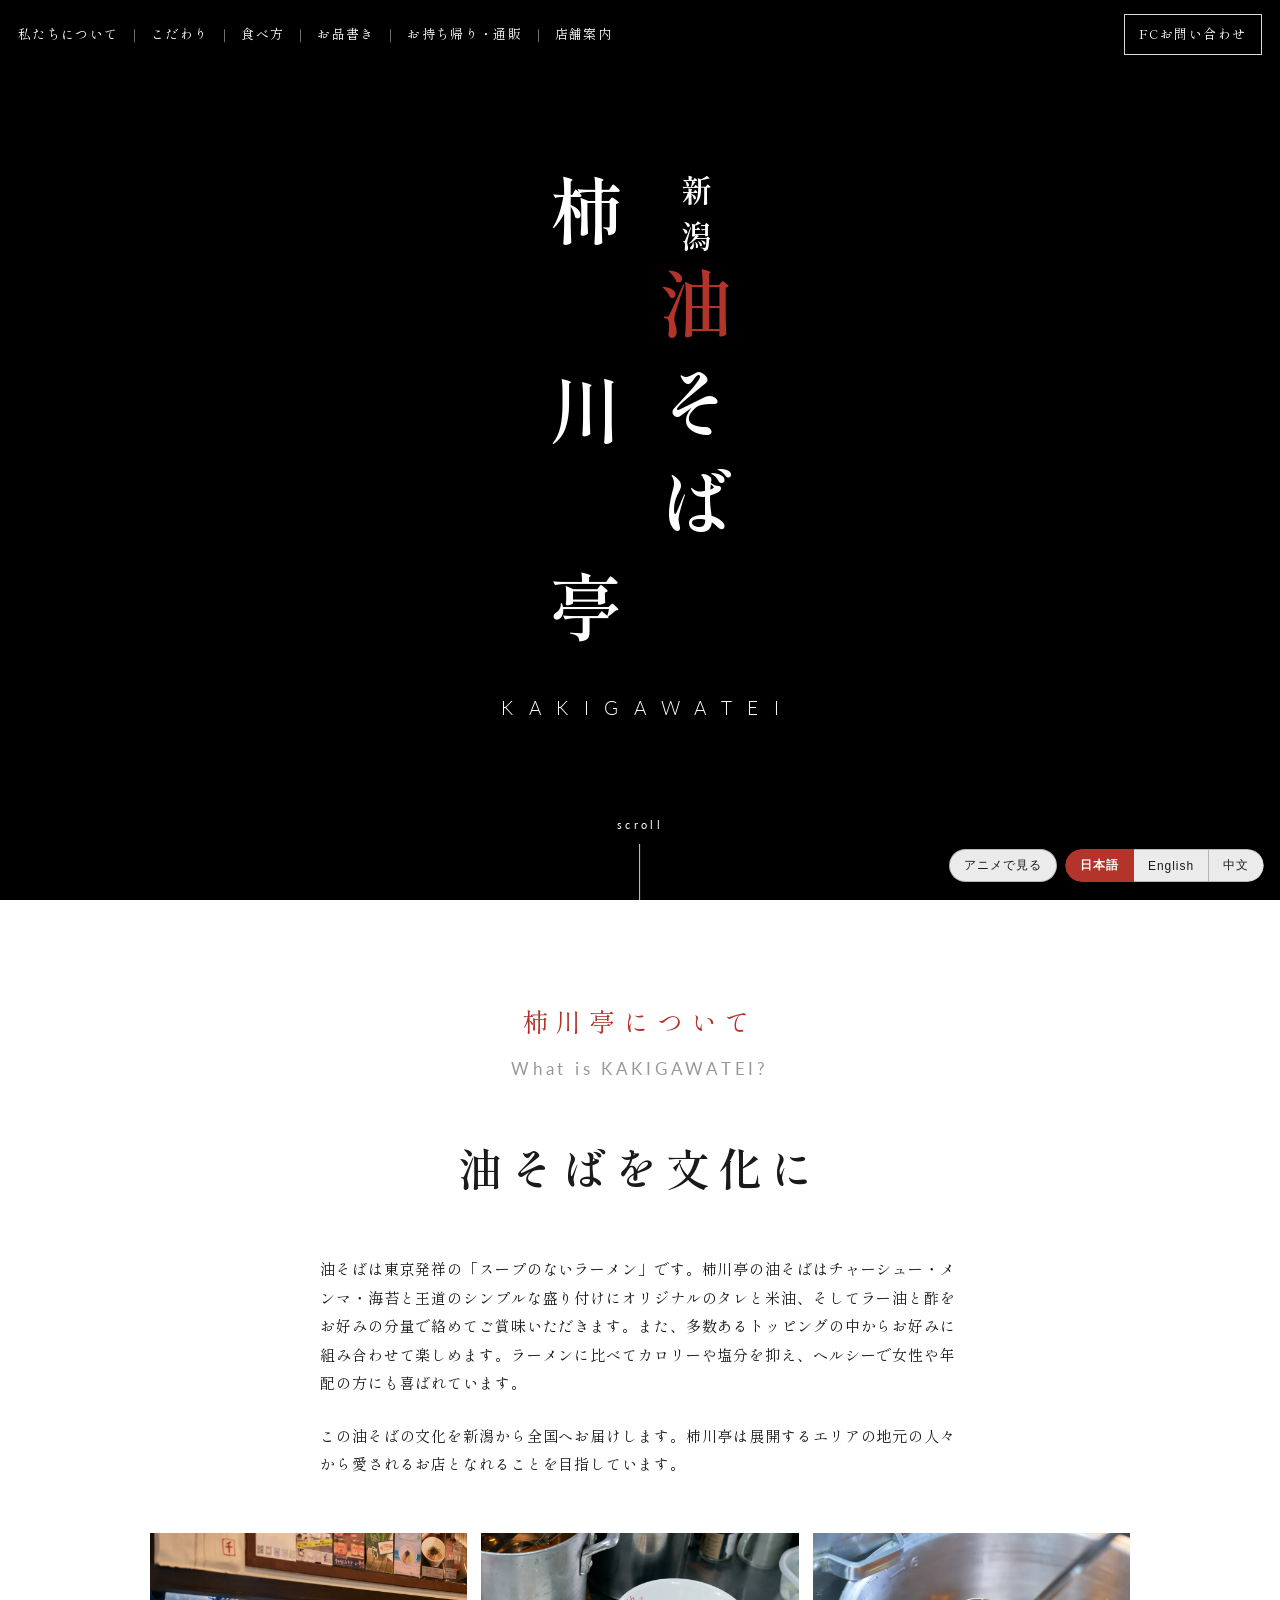
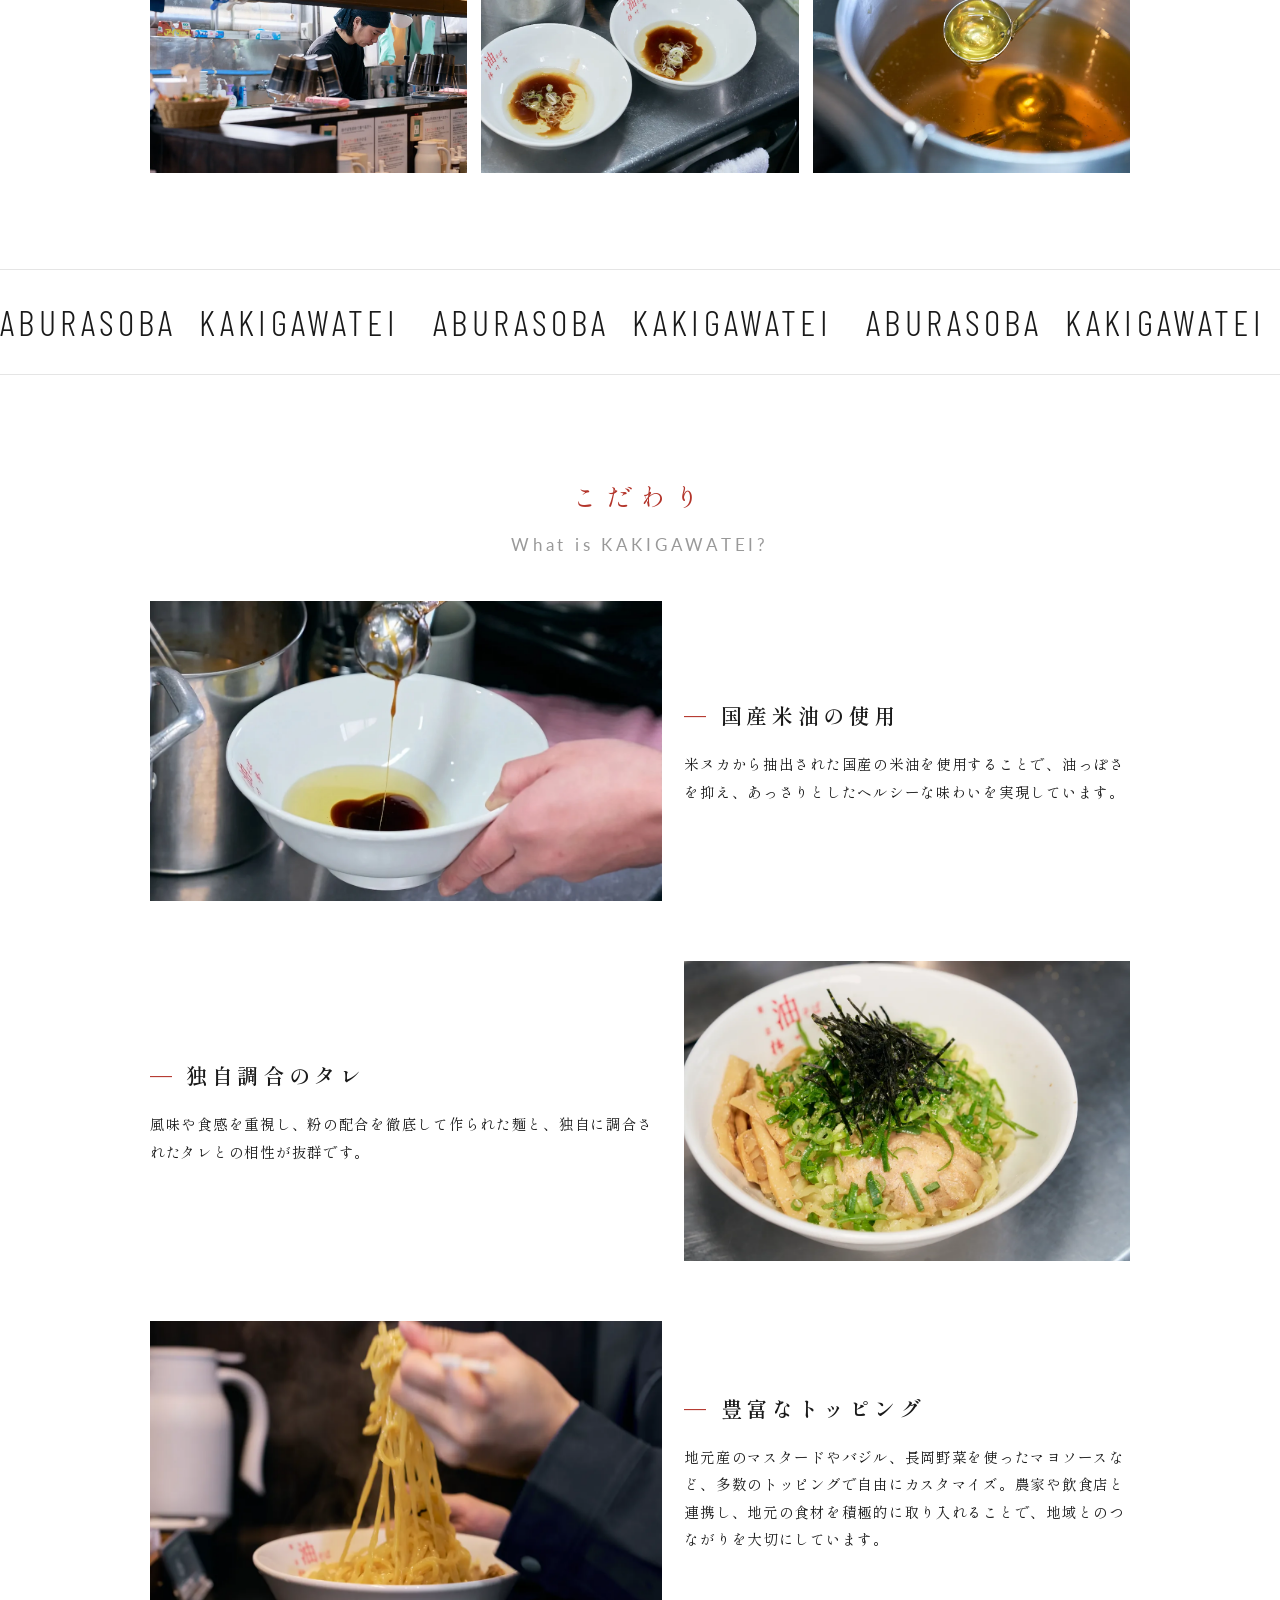
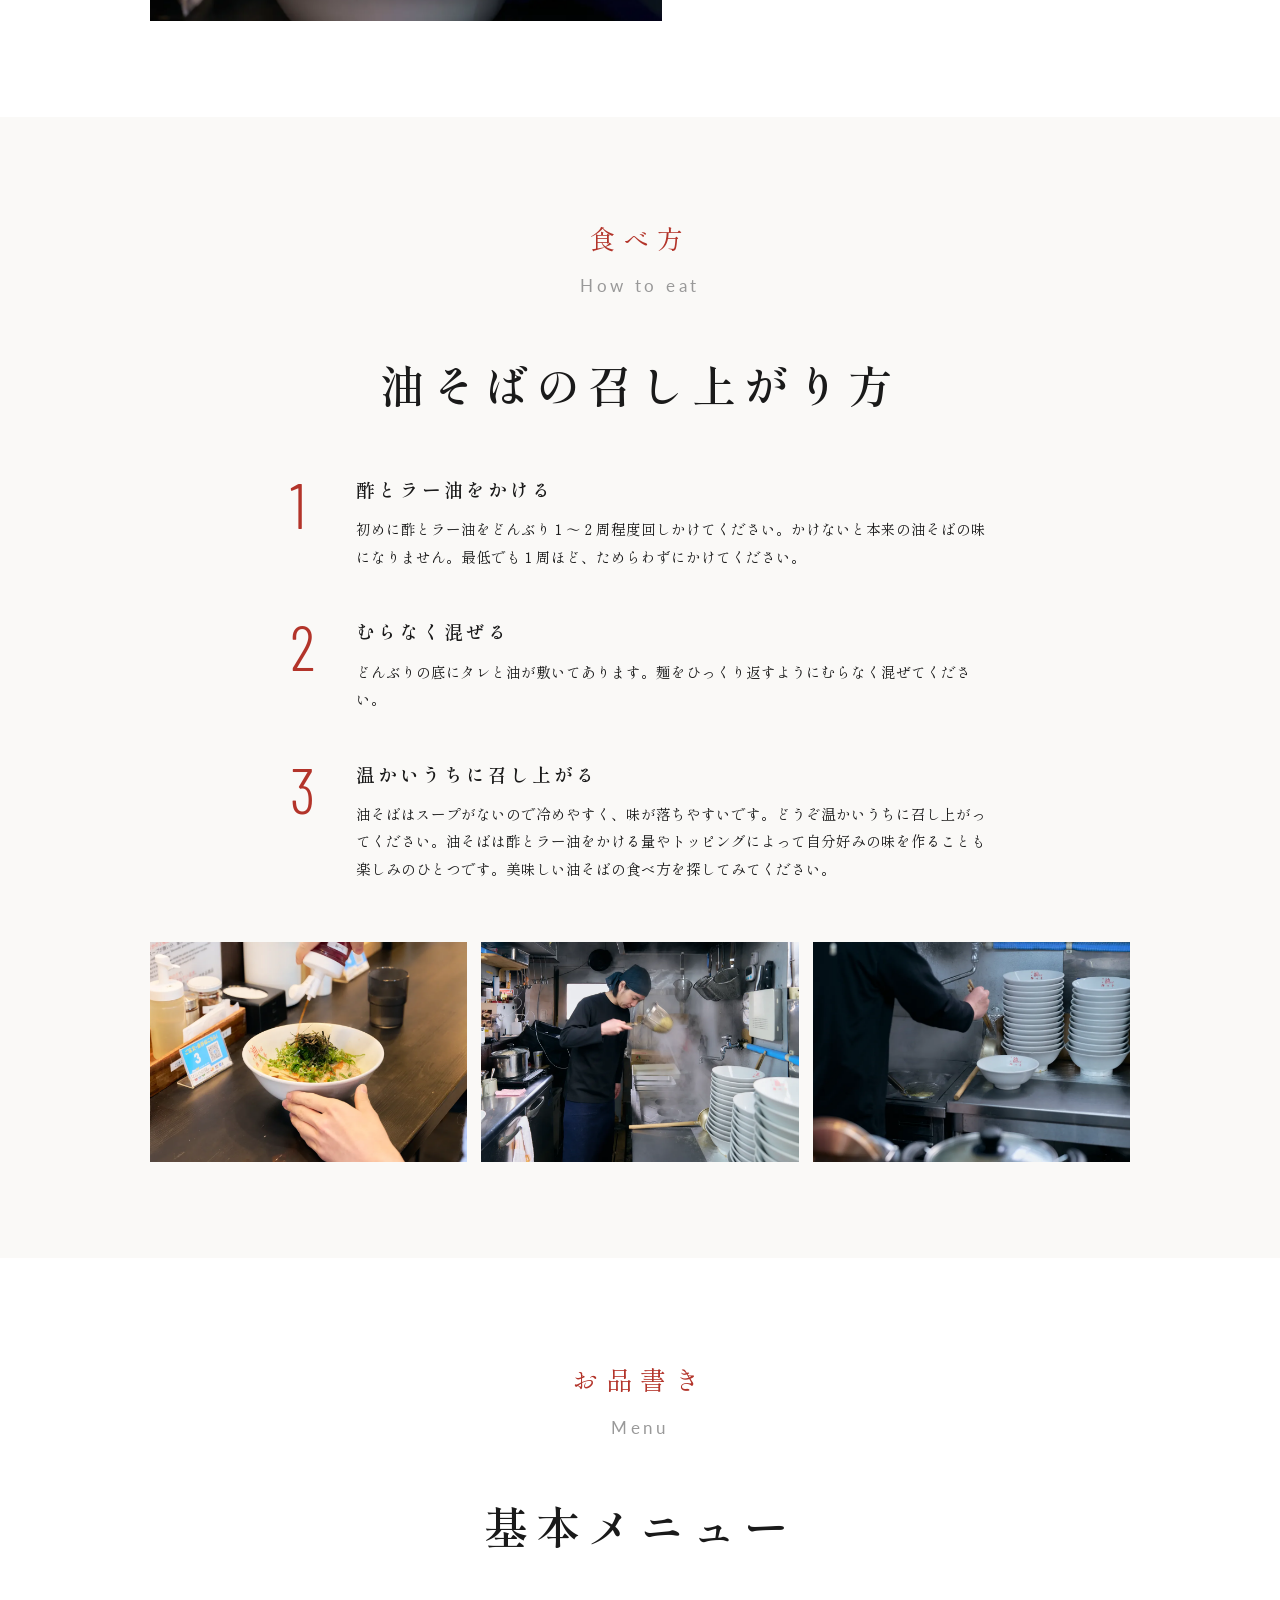
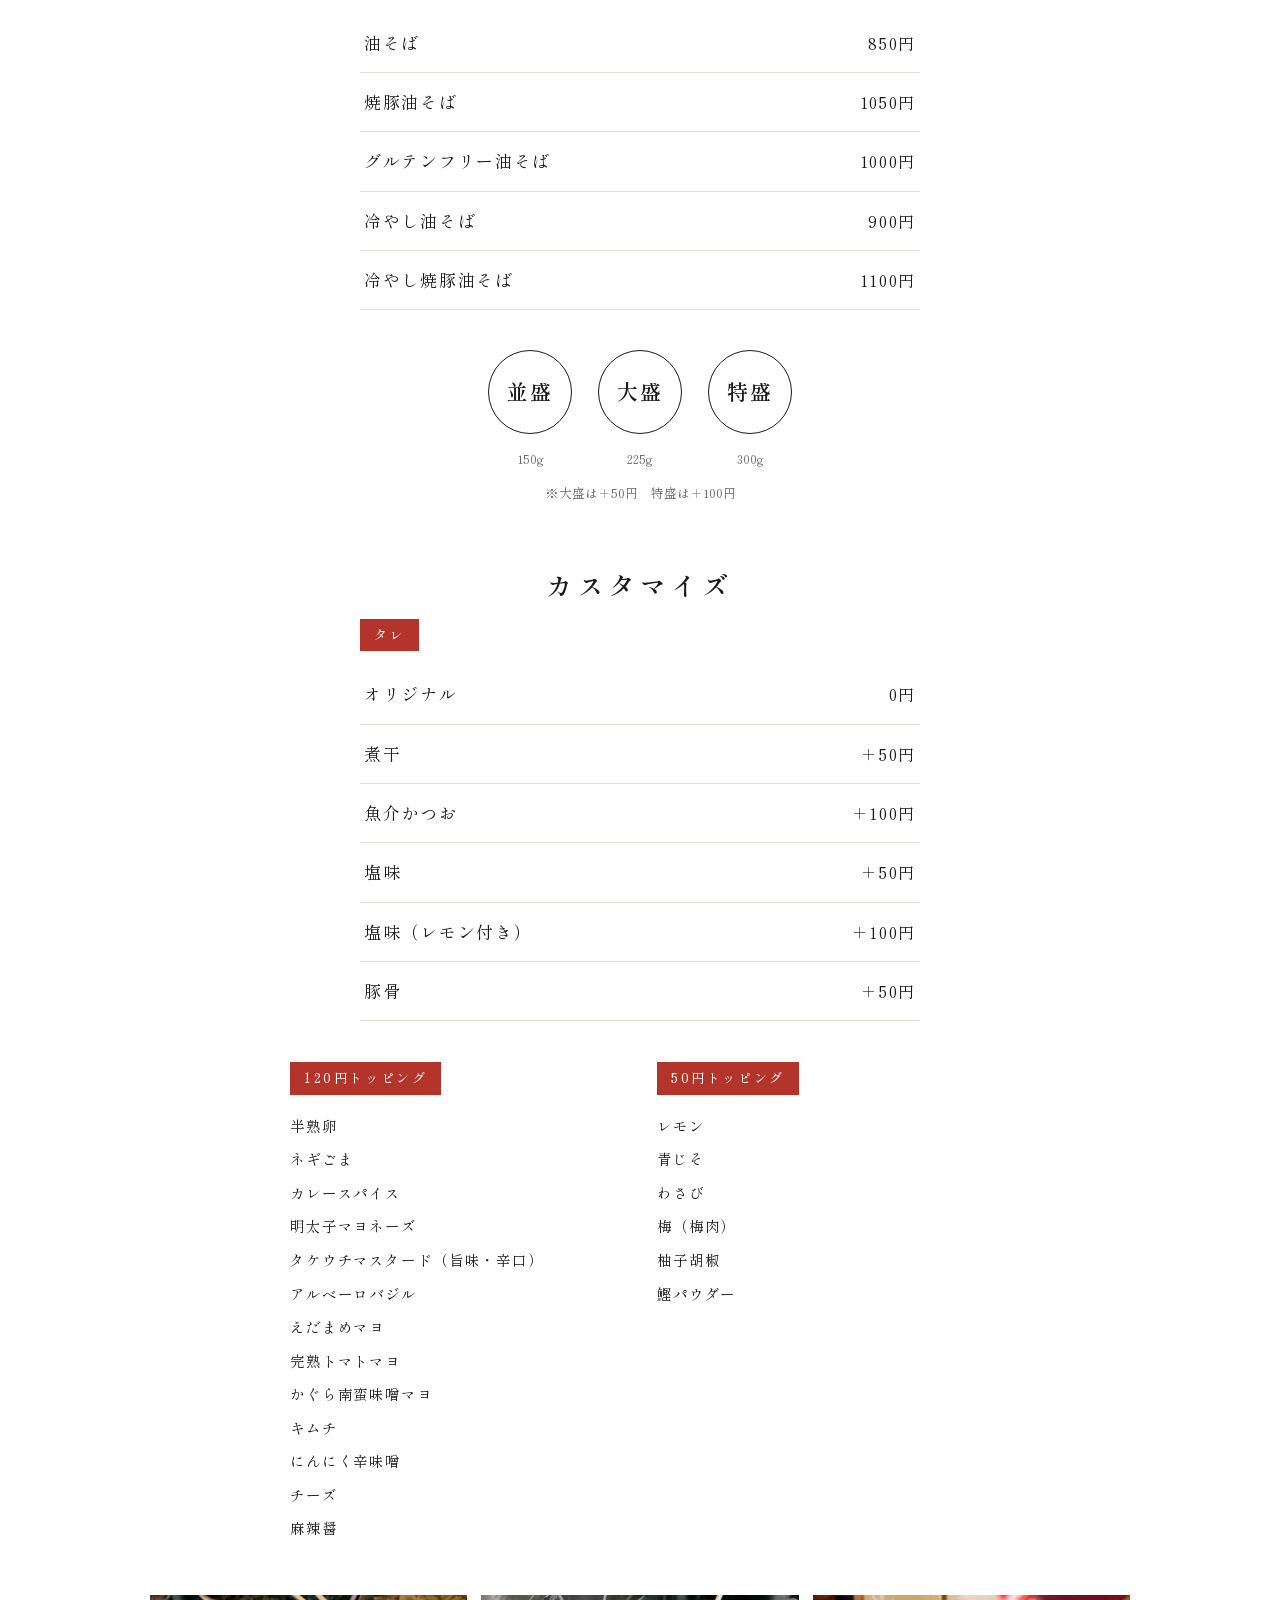
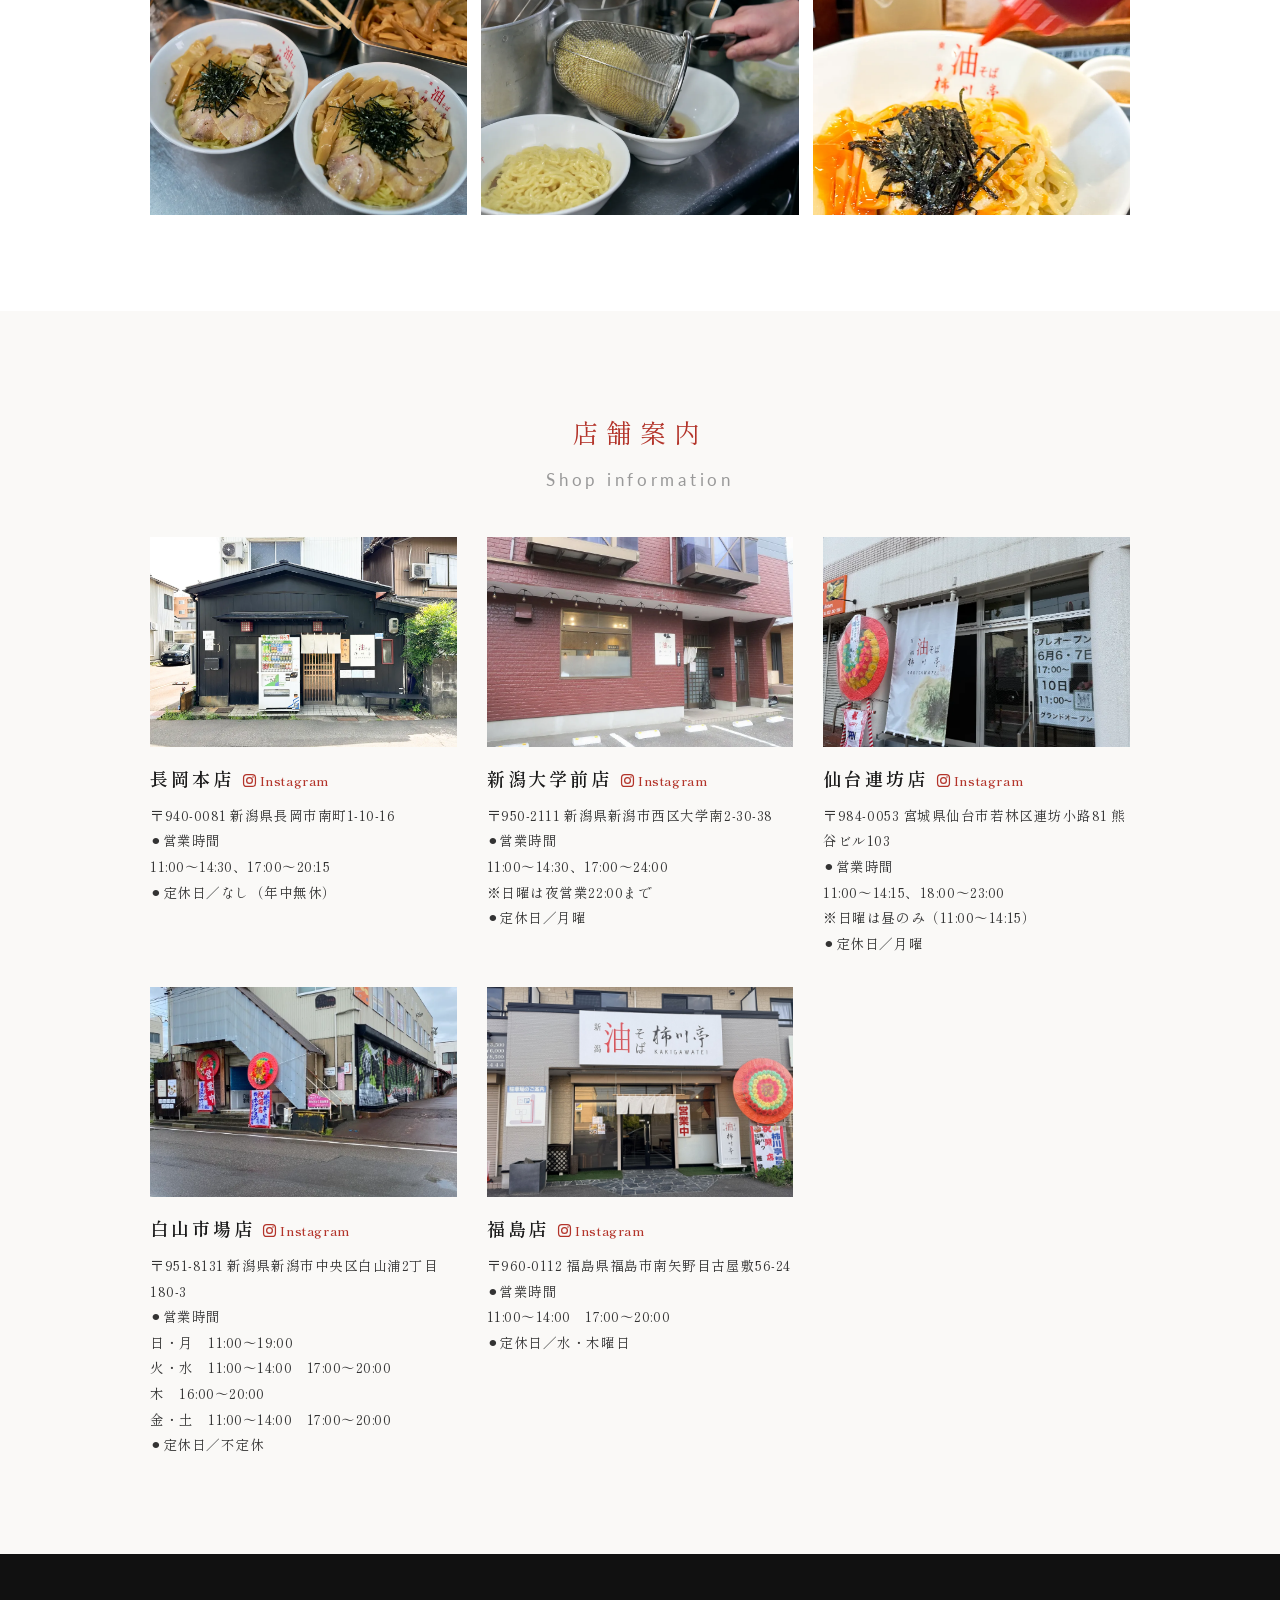
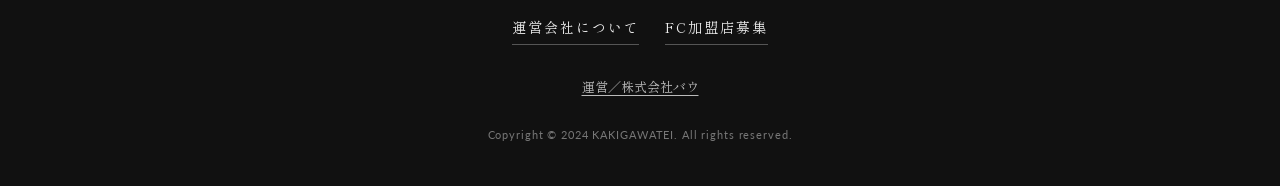
==== commit 604e4fb9: "運営会社の情報を修正し、株式会社バウのサイトへの導線を追加 - 設立年月日 令和6年3月25日 → 令和6年3月18日（履歴事項全部証明書のとおり。25日は誤り） - 電話番号（代表の携帯）を削除（m" ====
--- a/index.html
+++ b/index.html
@@ -168,9 +168,10 @@
   footer .flinks { display: flex; gap: 26px; justify-content: center; flex-wrap: wrap; margin-bottom: 30px; }
   footer .flinks a { color: #eee; text-decoration: none; font-size: 14px; letter-spacing: .14em; border-bottom: 1px solid #555; padding-bottom: 3px; }
   footer .un { font-size: 13px; color: #bbb; margin-bottom: 26px; }
+  footer .un a { color: inherit; text-decoration: underline; text-underline-offset: 3px; }
   footer .cp { font-size: 11px; color: #777; letter-spacing: .08em; font-family: "Lato", sans-serif; }
 </style>
-<link rel="stylesheet" href="assets/mode.css?v=6">
+<link rel="stylesheet" href="assets/mode.css?v=7">
 </head>
 <body>
 
@@ -366,11 +367,11 @@
     <a href="company.html">運営会社について</a>
     <a href="fc.html">FC加盟店募集</a>
   </div>
-  <p class="un">運営／株式会社バウ</p>
+  <p class="un"><a href="https://bau.kakigawatei.com/" target="_blank" rel="noopener">運営／株式会社バウ</a></p>
   <p class="cp">Copyright © 2024 KAKIGAWATEI. All rights reserved.</p>
 </footer>
 
-<script src="assets/mode.js?v=6"></script>
+<script src="assets/mode.js?v=7"></script>
 </body>
 </html>
 
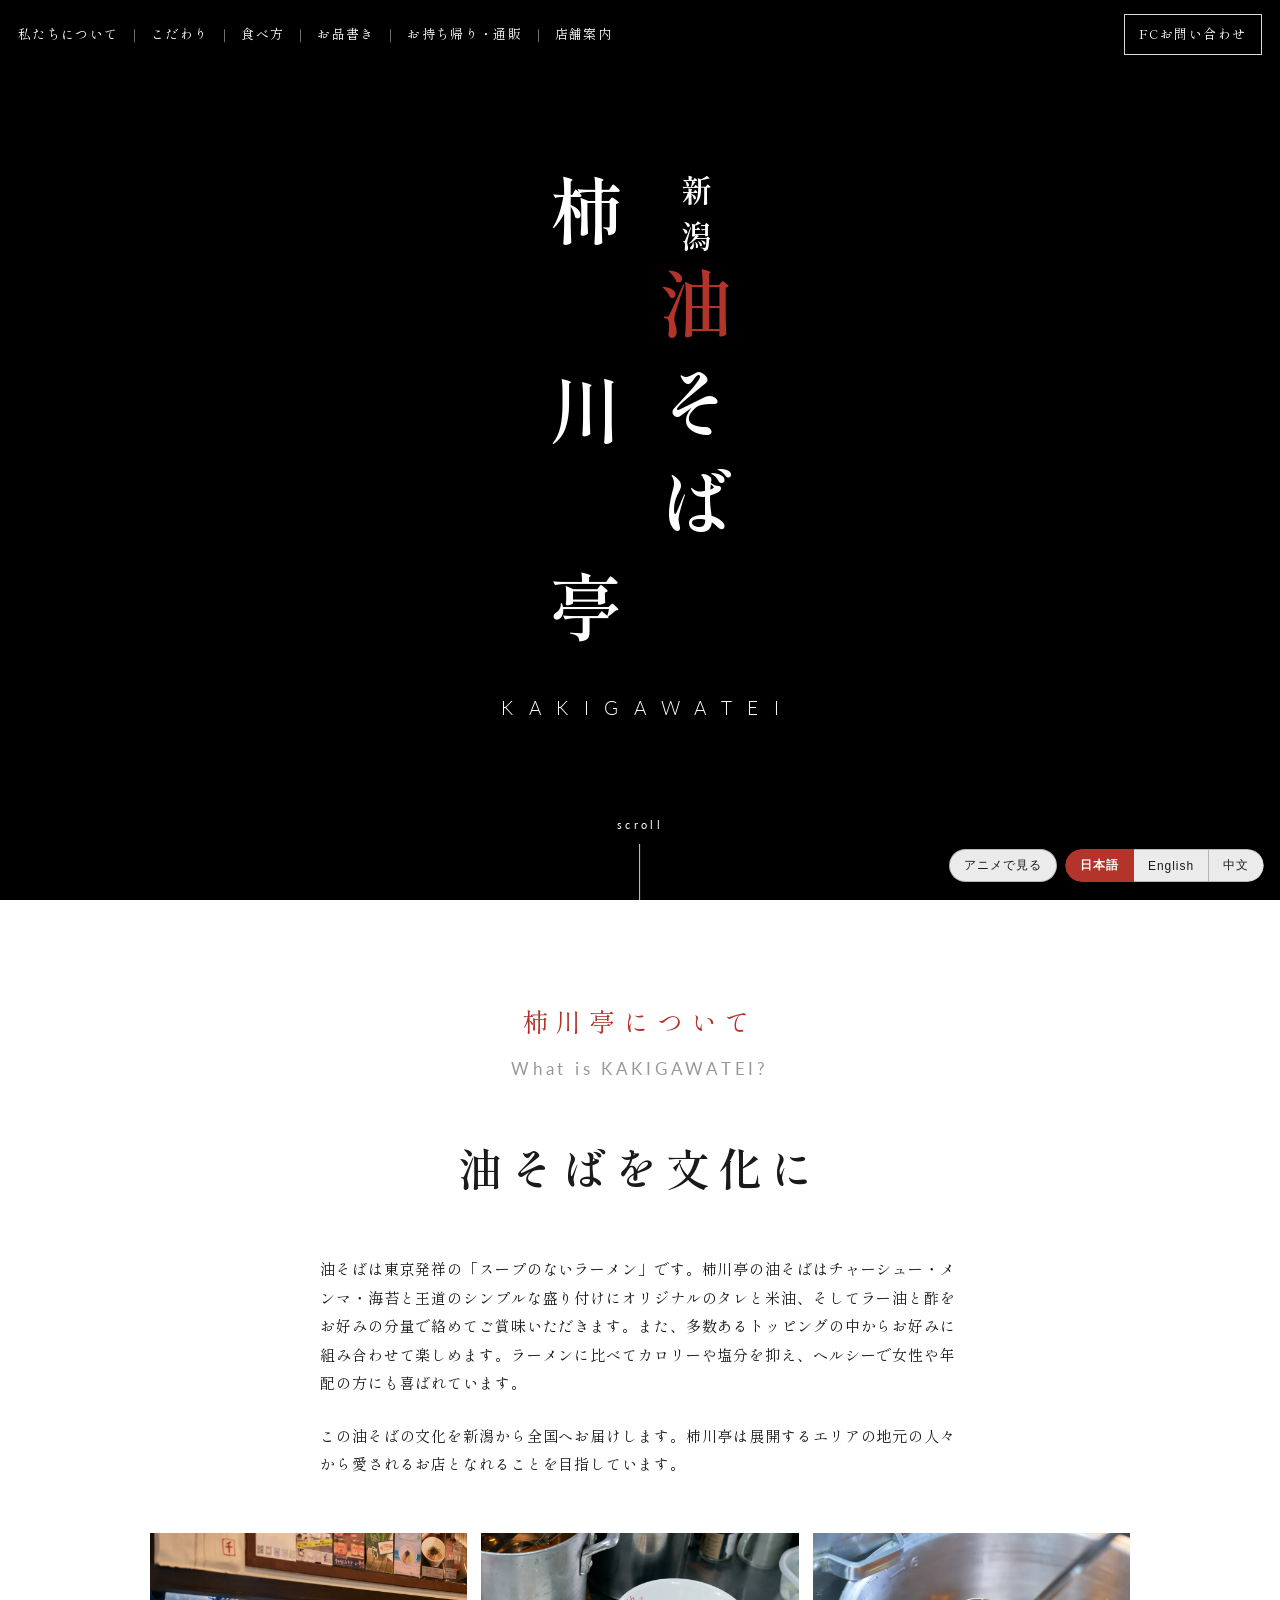
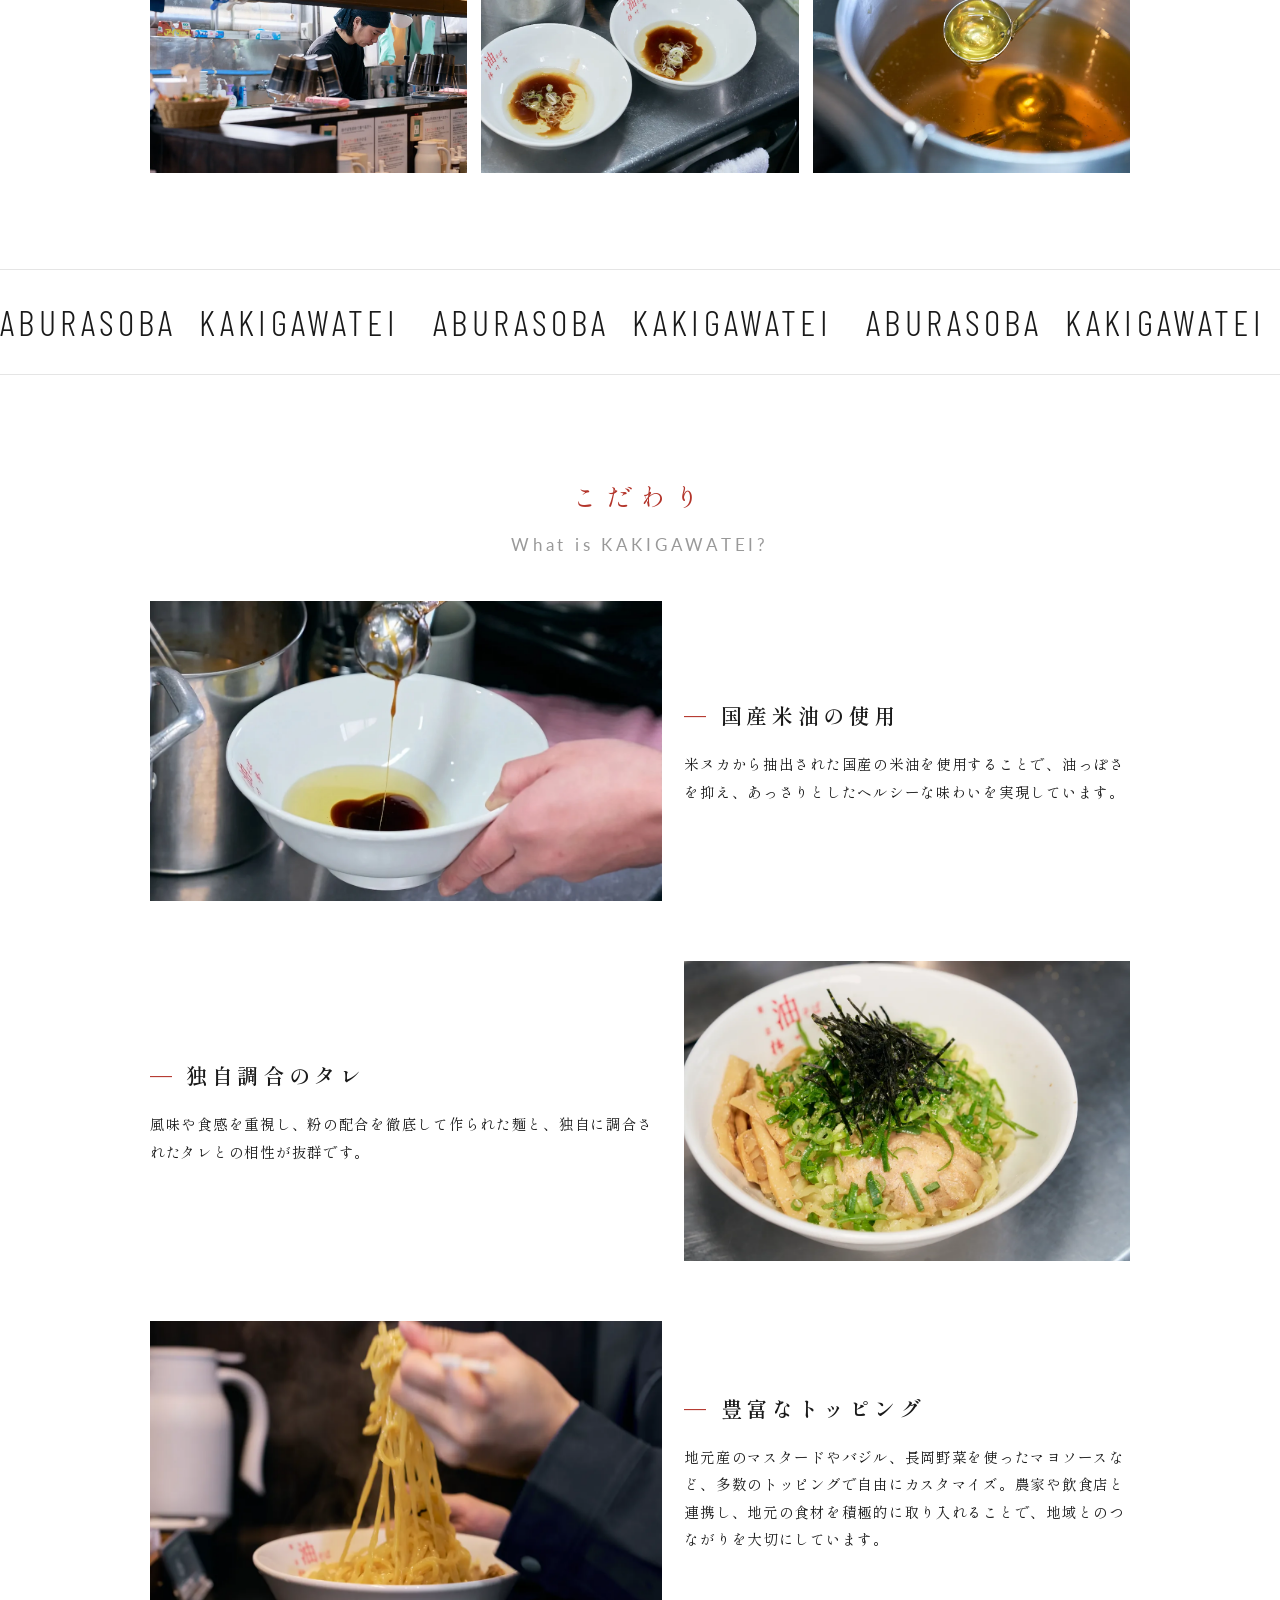
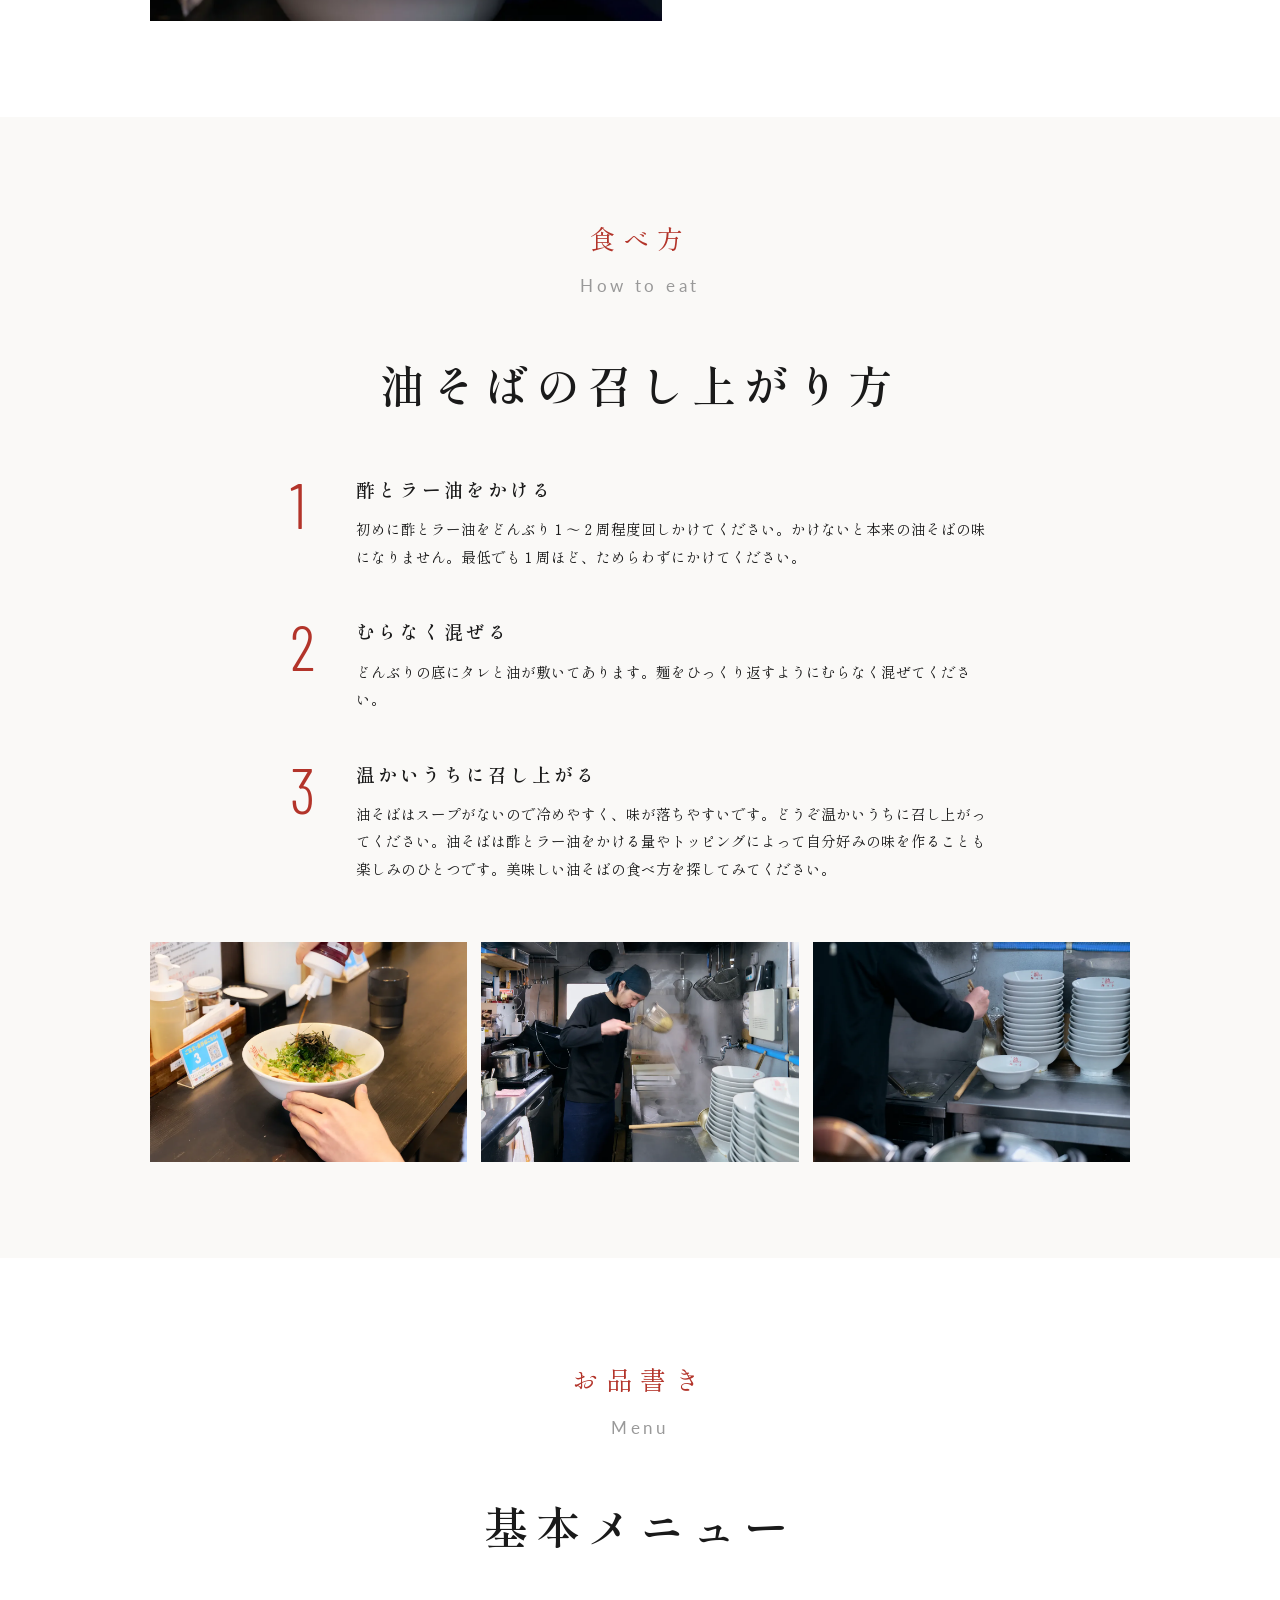
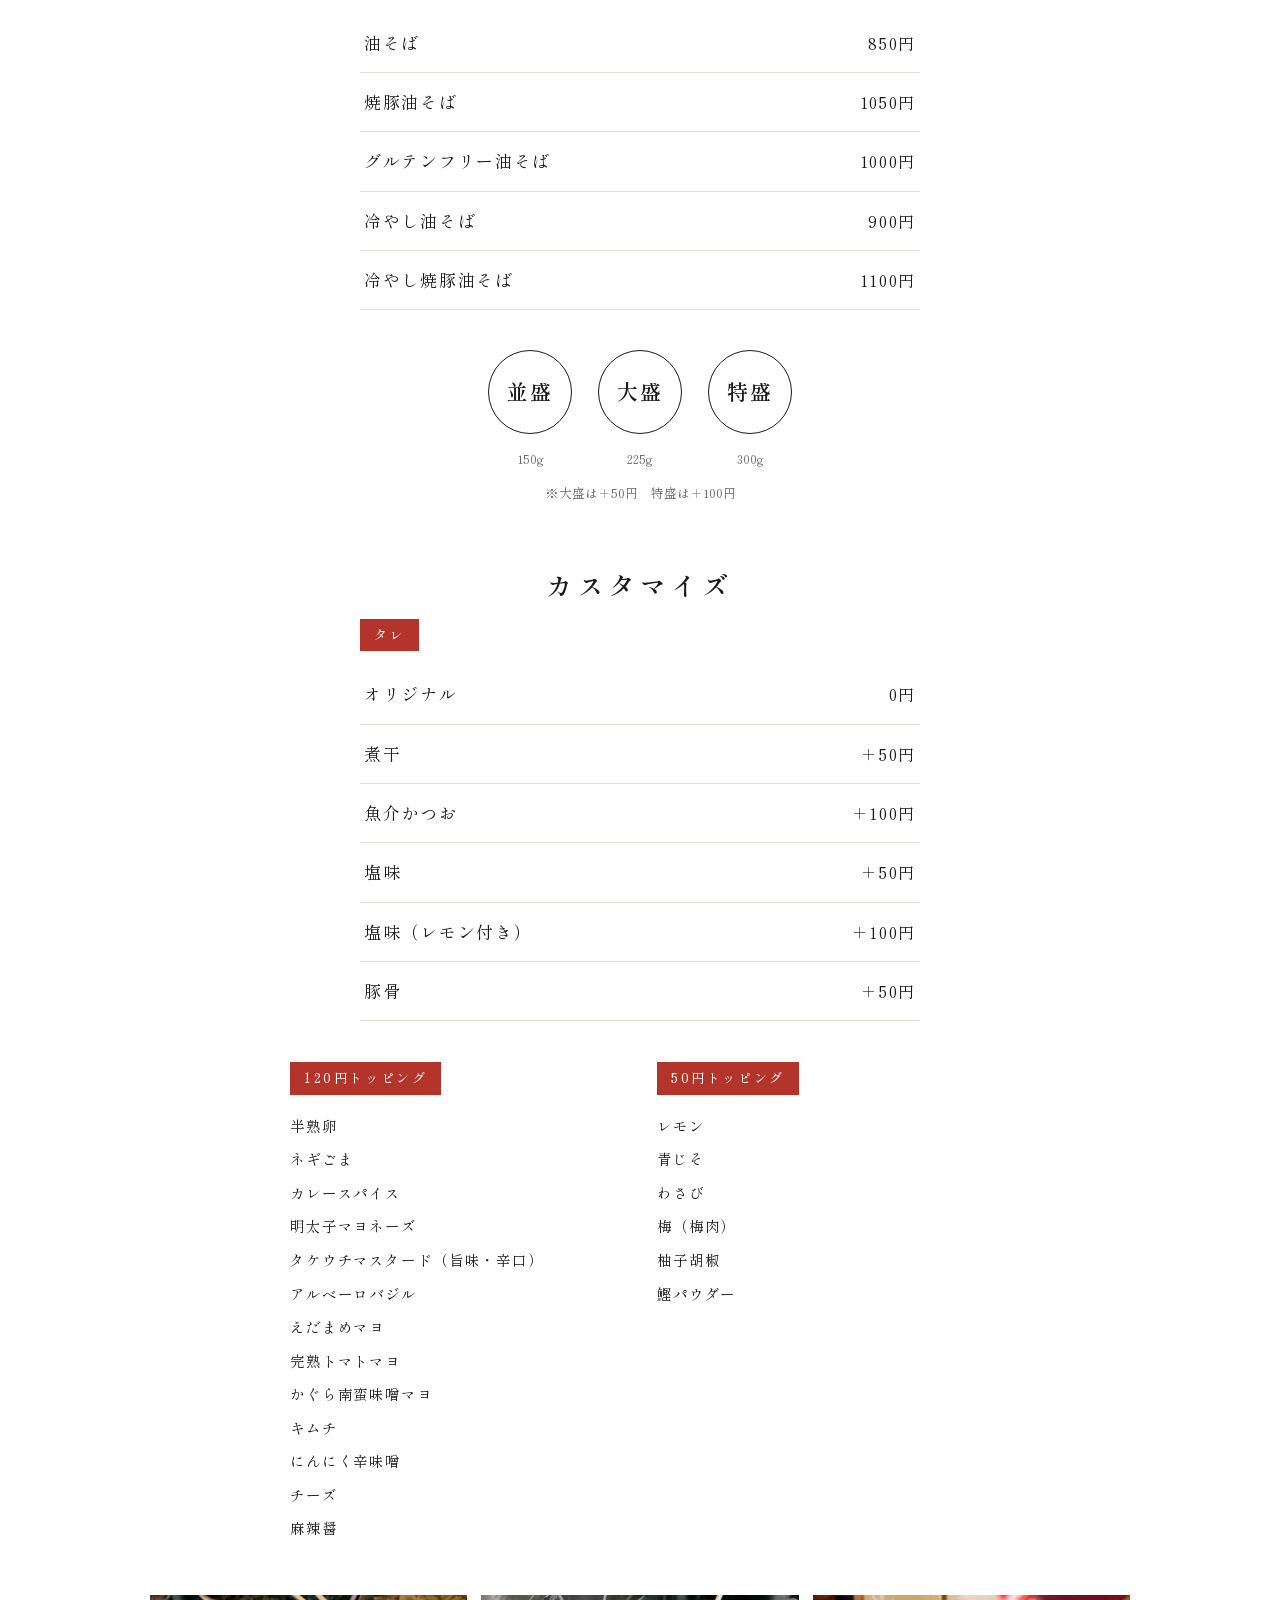
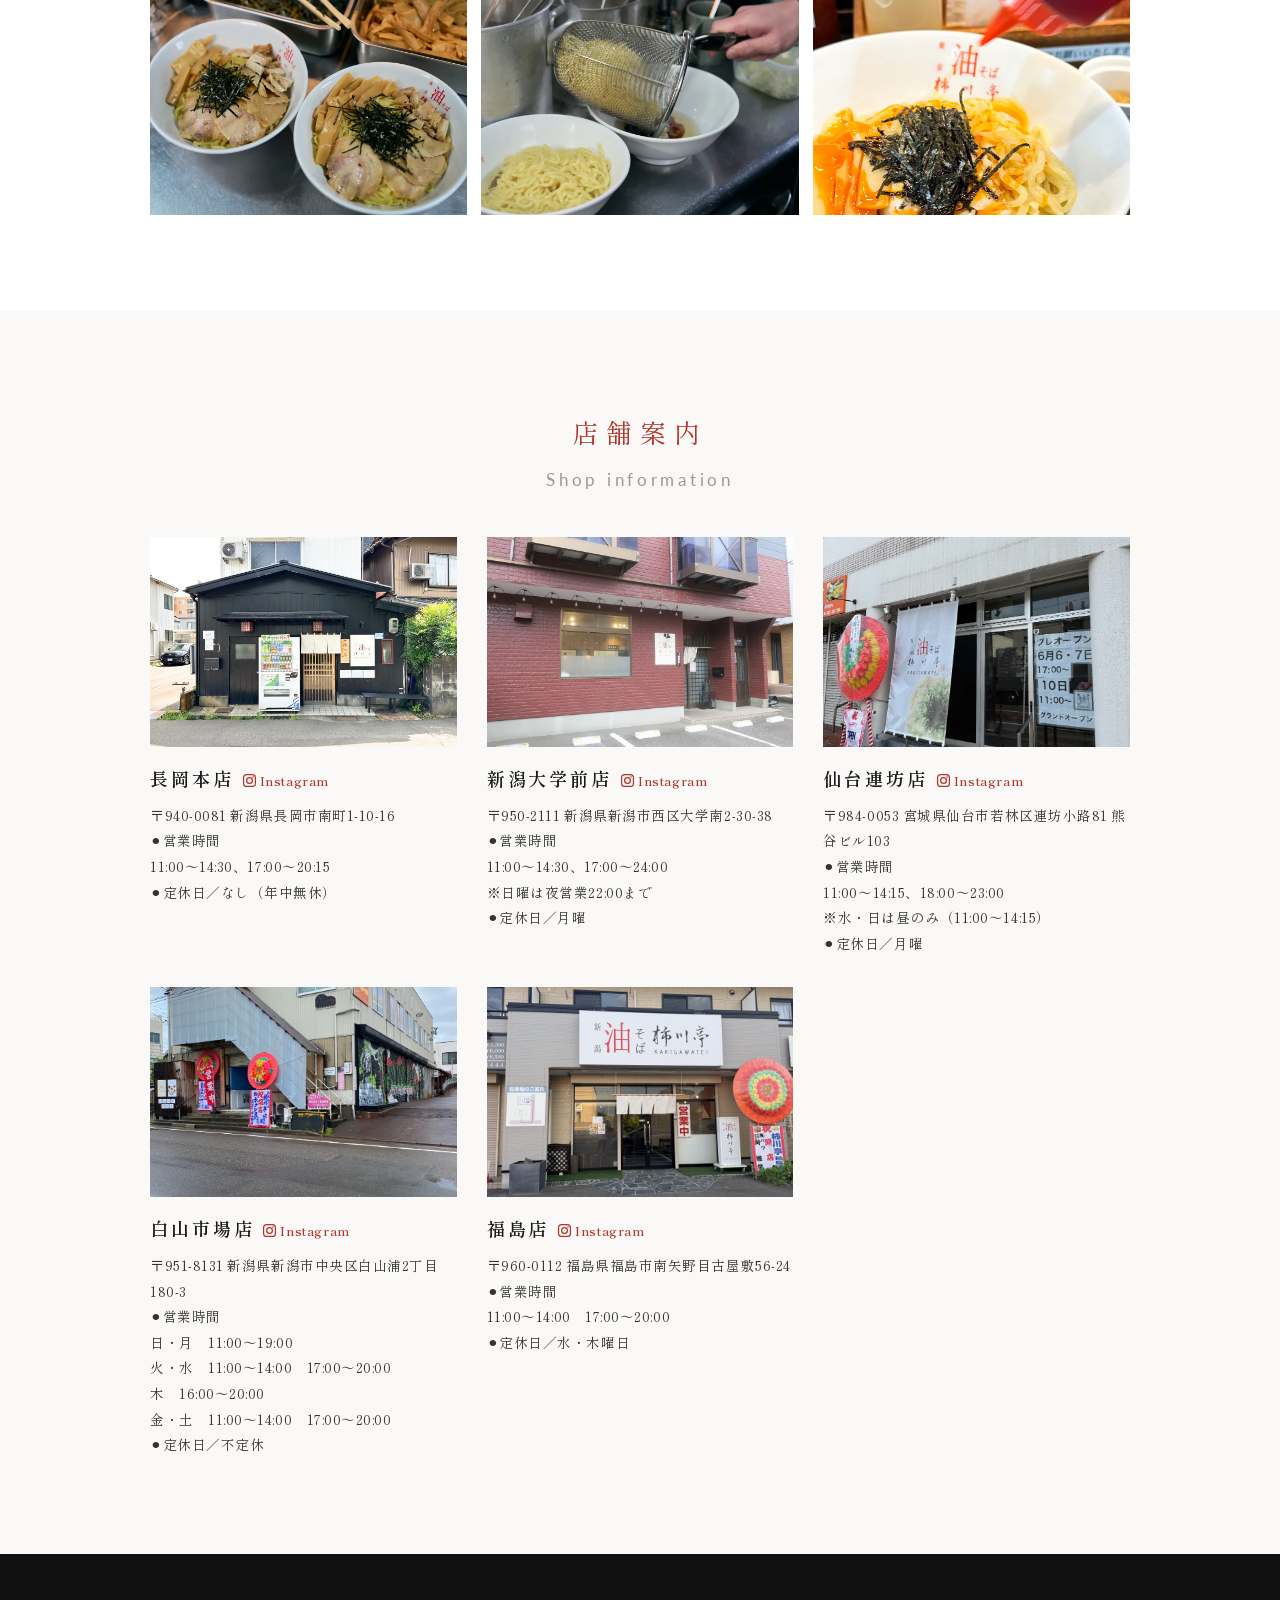
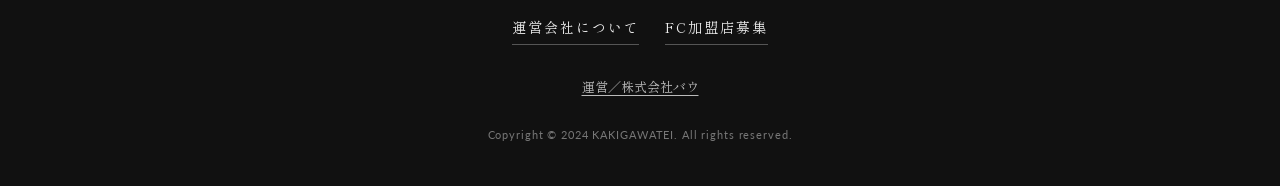
==== commit e72a54a2: "仙台連坊店の営業時間: 水・日は昼のみ（店長確認 2026-10-20） Co-Authored-By: Claude Opus 5.5 <noreply@anthropic.com>" ====
--- a/index.html
+++ b/index.html
@@ -345,7 +345,7 @@
       <img src="assets/s-4284x5712_v-frms_webp_f7a834cf-44d1-43e3-8b5f-614df53a375e_middle.webp" alt="仙台連坊店">
       <h3><a href="https://www.instagram.com/kakigawatei_sendai">仙台連坊店<span class="ig"><svg viewBox="0 0 24 24" fill="none" stroke="currentColor" stroke-width="2"><rect x="2.5" y="2.5" width="19" height="19" rx="5.2"/><circle cx="12" cy="12" r="4.6"/><circle cx="17.6" cy="6.4" r="1.3" fill="currentColor" stroke="none"/></svg>Instagram</span></a></h3>
       <p>〒984-0053 宮城県仙台市若林区連坊小路81 熊谷ビル103<br>
-      ⚫︎営業時間<br>11:00〜14:15、18:00〜23:00<br>※日曜は昼のみ（11:00〜14:15）<br>⚫︎定休日／月曜</p>
+      ⚫︎営業時間<br>11:00〜14:15、18:00〜23:00<br>※水・日は昼のみ（11:00〜14:15）<br>⚫︎定休日／月曜</p>
     </div>
     <div class="shop-card">
       <img src="assets/s-1108x1477_v-fms_webp_06f59b2a-444e-4d89-ba84-b69775ebe040_middle.webp" alt="白山市場店">
@@ -371,7 +371,7 @@
   <p class="cp">Copyright © 2024 KAKIGAWATEI. All rights reserved.</p>
 </footer>
 
-<script src="assets/mode.js?v=7"></script>
+<script src="assets/mode.js?v=8"></script>
 </body>
 </html>
 
